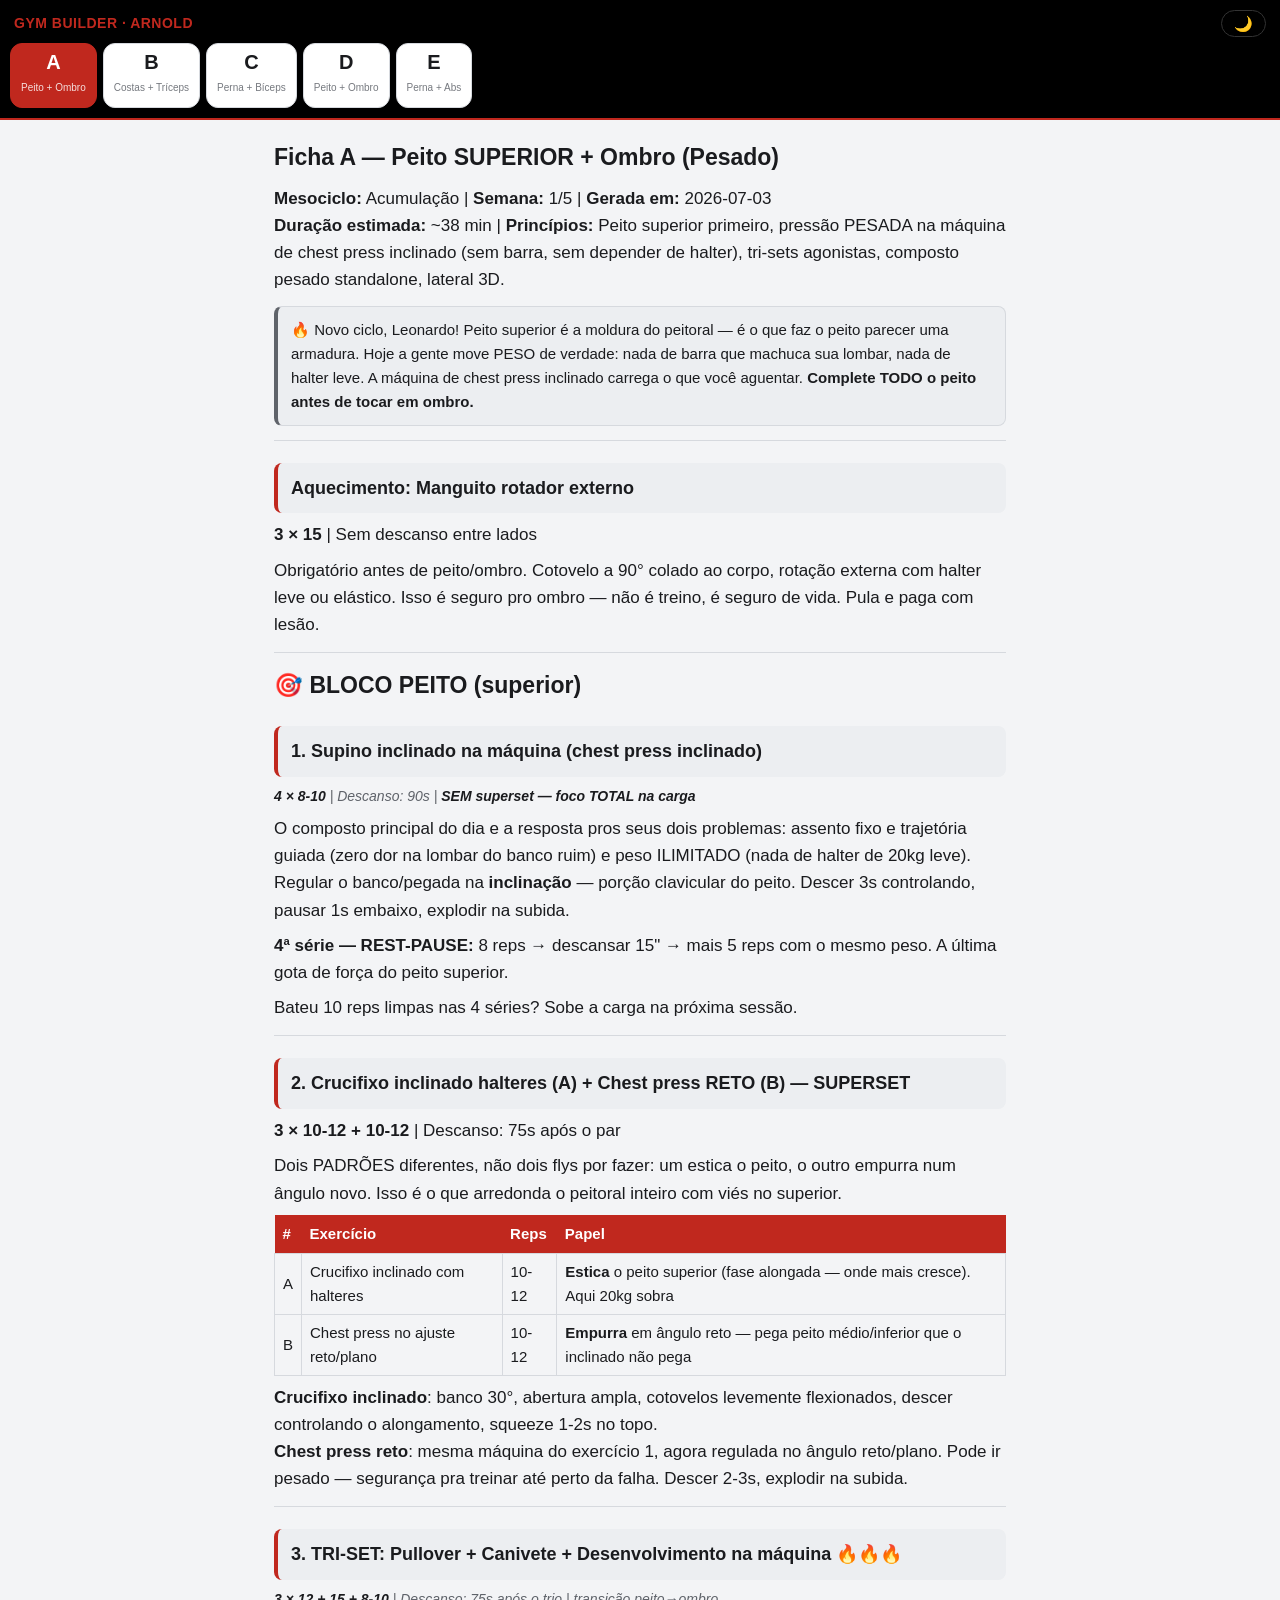
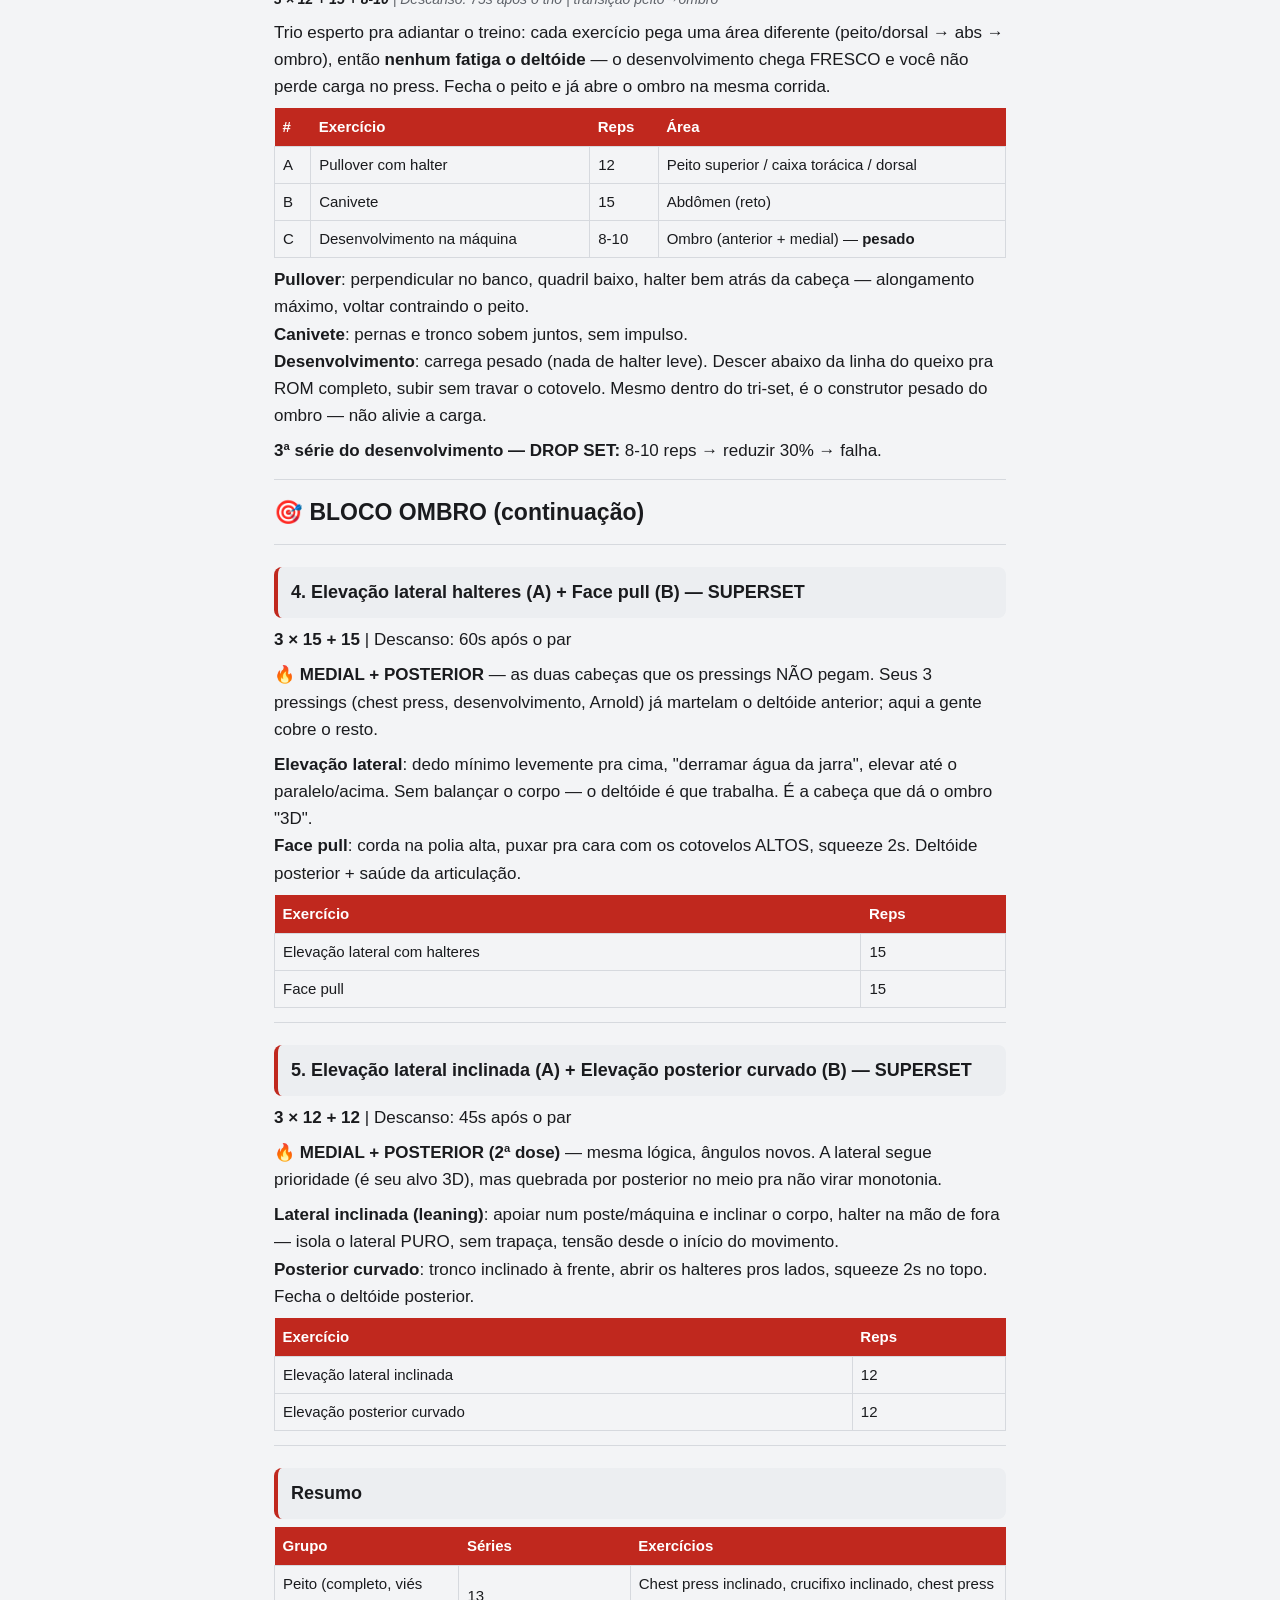
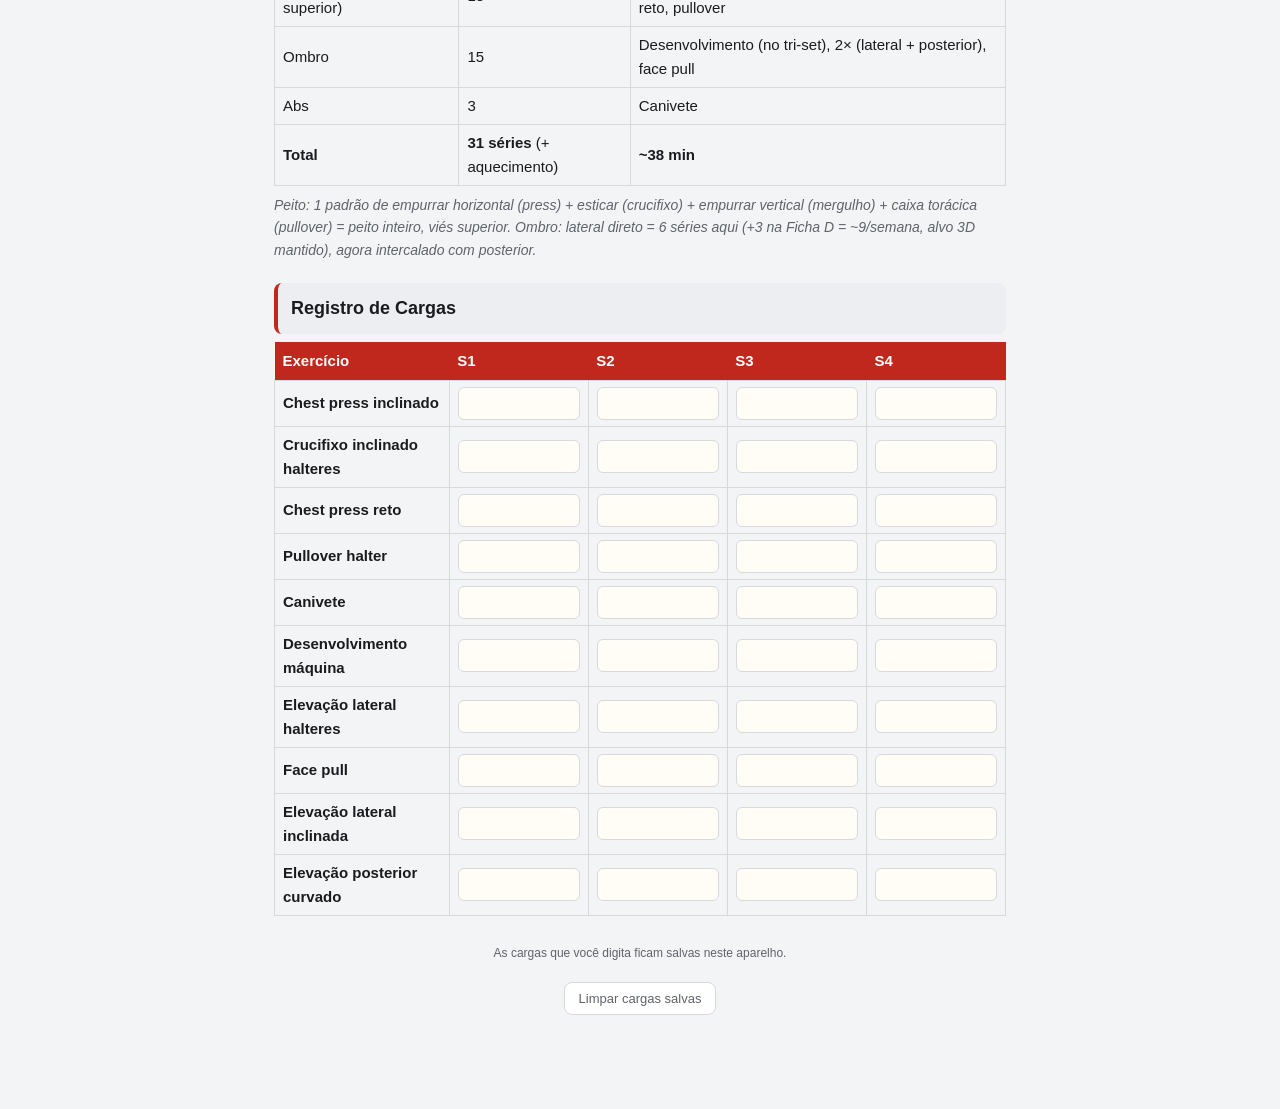
==== index.html @ 0ec3fc64 "Gym Builder — fichas A-E (HTML com abas, light/dark, cargas persistentes) Co-Authored-By: Claude Opu" ====
<!DOCTYPE html>
<html lang="pt-BR" data-theme="light">
<head>
<meta charset="utf-8">
<meta name="viewport" content="width=device-width, initial-scale=1, viewport-fit=cover">
<meta name="theme-color" content="#000000">
<title>Gym Builder — Fichas</title>
<style>
:root{--red:#c0281e;--red2:#8f1a13;--bg:#0e0e10;--card:#17181b;--card2:#1e2024;
--line:#2a2c31;--txt:#e9e9ec;--mut:#9a9ba1;--inpbg:#000;--inptxt:#ffd54a;
--warnbg:#241315;--codebg:#000;--codetxt:#ffd0cc;}
html[data-theme="light"]{--bg:#f3f4f6;--card:#ffffff;--card2:#eceef1;
--line:#d6d9de;--txt:#1a1b1e;--mut:#5f636a;--inpbg:#fffdf5;--inptxt:#8a5a00;
--warnbg:#fdeceb;--codebg:#eceef1;--codetxt:#a3271e;}
*{box-sizing:border-box;-webkit-tap-highlight-color:transparent;}
body{margin:0;background:var(--bg);color:var(--txt);
font:17px/1.6 -apple-system,BlinkMacSystemFont,'Segoe UI',Roboto,Arial,sans-serif;
padding-bottom:60px;}
header{position:sticky;top:0;z-index:50;background:#000;border-bottom:2px solid var(--red);}
.brandrow{display:flex;align-items:center;justify-content:space-between;padding:10px 14px 6px;}
.brand{font-weight:800;letter-spacing:.5px;color:var(--red);font-size:14px;}
.themebtn{background:transparent;border:1px solid #333;border-radius:20px;
padding:5px 12px;font-size:15px;cursor:pointer;color:#fff;line-height:1;}
.tabs{display:flex;gap:6px;overflow-x:auto;padding:0 10px 10px;scrollbar-width:none;}
.tabs::-webkit-scrollbar{display:none;}
.tab{flex:0 0 auto;min-width:62px;padding:8px 10px;border:1px solid var(--line);
border-radius:12px;background:var(--card);color:var(--mut);text-align:center;cursor:pointer;}
.tab b{display:block;font-size:20px;line-height:1;color:var(--txt);}
.tab small{font-size:10px;opacity:.85;}
.tab.active{background:var(--red);border-color:var(--red);}
.tab.active b,.tab.active small{color:#fff;}
main{max-width:760px;margin:0 auto;padding:14px;}
.ficha{display:none;}
.ficha.active{display:block;animation:f .2s ease;}
@keyframes f{from{opacity:0;transform:translateY(4px);}to{opacity:1;transform:none;}}
h1{font-size:23px;margin:.2em 0 .4em;color:var(--txt);}
h2.ex{font-size:18px;margin:22px 0 8px;padding:11px 13px;background:var(--card2);
border-left:4px solid var(--red);border-radius:8px;color:var(--txt);}
h3{font-size:15px;color:var(--red);margin:16px 0 6px;
border-bottom:2px solid var(--red2);padding-bottom:4px;}
p{margin:8px 0;}
p.note{color:var(--mut);font-style:italic;font-size:14px;}
strong{color:var(--txt);font-weight:700;}
code{background:var(--codebg);padding:1px 5px;border-radius:5px;font-size:13px;color:var(--codetxt);}
hr{border:0;border-top:1px solid var(--line);margin:14px 0;}
.callout{background:var(--card2);border:1px solid var(--line);border-left:4px solid var(--mut);
padding:11px 13px;border-radius:8px;margin:12px 0;font-size:15px;}
.callout.warn{border-left-color:var(--red);background:var(--warnbg);}
.tbl-wrap{overflow-x:auto;margin:8px 0;}
table{border-collapse:collapse;width:100%;font-size:15px;}
th{background:var(--red);color:#fff;padding:7px 8px;text-align:left;font-weight:700;}
td{border:1px solid var(--line);padding:6px 8px;}
td.exname{font-weight:600;}
input.load{width:100%;min-width:52px;background:var(--inpbg);border:1px solid var(--line);
border-radius:6px;color:var(--inptxt);padding:7px 4px;text-align:center;font-size:15px;font-weight:700;}
input.load:focus{outline:none;border-color:var(--red);}
footer{text-align:center;color:var(--mut);font-size:12px;padding:20px 14px;}
footer button{background:var(--card);color:var(--mut);border:1px solid var(--line);
border-radius:8px;padding:8px 14px;font-size:13px;cursor:pointer;}
.saved{color:#5bd66f;font-size:12px;margin-left:8px;}
</style>
</head>
<body>
<header>
  <div class="brandrow">
    <div class="brand">GYM BUILDER · ARNOLD</div>
    <button class="themebtn" id="themebtn" onclick="toggleTheme()">🌙</button>
  </div>
  <div class="tabs"><div class="tab" data-f="a"><b>A</b><small>Peito + Ombro</small></div><div class="tab" data-f="b"><b>B</b><small>Costas + Tríceps</small></div><div class="tab" data-f="c"><b>C</b><small>Perna + Bíceps</small></div><div class="tab" data-f="d"><b>D</b><small>Peito + Ombro</small></div><div class="tab" data-f="e"><b>E</b><small>Perna + Abs</small></div></div>
</header>
<main>
<section class="ficha" id="ficha-a"><h1>Ficha A — Peito SUPERIOR + Ombro (Pesado)</h1>
<p><strong>Mesociclo:</strong> Acumulação | <strong>Semana:</strong> 1/5 | <strong>Gerada em:</strong> 2026-07-03<br><strong>Duração estimada:</strong> ~38 min | <strong>Princípios:</strong> Peito superior primeiro, pressão PESADA na máquina de chest press inclinado (sem barra, sem depender de halter), tri-sets agonistas, composto pesado standalone, lateral 3D.</p>
<div class="callout">🔥 Novo ciclo, Leonardo! Peito superior é a moldura do peitoral — é o que faz o peito parecer uma armadura. Hoje a gente move PESO de verdade: nada de barra que machuca sua lombar, nada de halter leve. A máquina de chest press inclinado carrega o que você aguentar. <strong>Complete TODO o peito antes de tocar em ombro.</strong></div>
<hr>
<h2 class="ex">Aquecimento: Manguito rotador externo</h2>
<p><strong>3 × 15</strong> | Sem descanso entre lados</p>
<p>Obrigatório antes de peito/ombro. Cotovelo a 90° colado ao corpo, rotação externa com halter leve ou elástico. Isso é seguro pro ombro — não é treino, é seguro de vida. Pula e paga com lesão.</p>
<hr>
<h1>🎯 BLOCO PEITO (superior)</h1>
<h2 class="ex">1. Supino inclinado na máquina (chest press inclinado)</h2>
<p class="note"><strong>4 × 8-10</strong> | Descanso: 90s | <strong>SEM superset — foco TOTAL na carga</strong></p>
<p>O composto principal do dia e a resposta pros seus dois problemas: assento fixo e trajetória guiada (zero dor na lombar do banco ruim) e peso ILIMITADO (nada de halter de 20kg leve). Regular o banco/pegada na <strong>inclinação</strong> — porção clavicular do peito. Descer 3s controlando, pausar 1s embaixo, explodir na subida.</p>
<p><strong>4ª série — REST-PAUSE:</strong> 8 reps → descansar 15&quot; → mais 5 reps com o mesmo peso. A última gota de força do peito superior.</p>
<p>Bateu 10 reps limpas nas 4 séries? Sobe a carga na próxima sessão.</p>
<hr>
<h2 class="ex">2. Crucifixo inclinado halteres (A) + Chest press RETO (B) — SUPERSET</h2>
<p><strong>3 × 10-12 + 10-12</strong> | Descanso: 75s após o par</p>
<p>Dois PADRÕES diferentes, não dois flys por fazer: um estica o peito, o outro empurra num ângulo novo. Isso é o que arredonda o peitoral inteiro com viés no superior.</p>
<div class="tbl-wrap"><table><thead><tr><th>#</th><th>Exercício</th><th>Reps</th><th>Papel</th></tr></thead><tbody><tr><td>A</td><td>Crucifixo inclinado com halteres</td><td>10-12</td><td><strong>Estica</strong> o peito superior (fase alongada — onde mais cresce). Aqui 20kg sobra</td></tr><tr><td>B</td><td>Chest press no ajuste reto/plano</td><td>10-12</td><td><strong>Empurra</strong> em ângulo reto — pega peito médio/inferior que o inclinado não pega</td></tr></tbody></table></div>
<p><strong>Crucifixo inclinado</strong>: banco 30°, abertura ampla, cotovelos levemente flexionados, descer controlando o alongamento, squeeze 1-2s no topo.<br><strong>Chest press reto</strong>: mesma máquina do exercício 1, agora regulada no ângulo reto/plano. Pode ir pesado — segurança pra treinar até perto da falha. Descer 2-3s, explodir na subida.</p>
<hr>
<h2 class="ex">3. TRI-SET: Pullover + Canivete + Desenvolvimento na máquina 🔥🔥🔥</h2>
<p class="note"><strong>3 × 12 + 15 + 8-10</strong> | Descanso: 75s após o trio | <em>transição peito→ombro</em></p>
<p>Trio esperto pra adiantar o treino: cada exercício pega uma área diferente (peito/dorsal → abs → ombro), então <strong>nenhum fatiga o deltóide</strong> — o desenvolvimento chega FRESCO e você não perde carga no press. Fecha o peito e já abre o ombro na mesma corrida.</p>
<div class="tbl-wrap"><table><thead><tr><th>#</th><th>Exercício</th><th>Reps</th><th>Área</th></tr></thead><tbody><tr><td>A</td><td>Pullover com halter</td><td>12</td><td>Peito superior / caixa torácica / dorsal</td></tr><tr><td>B</td><td>Canivete</td><td>15</td><td>Abdômen (reto)</td></tr><tr><td>C</td><td>Desenvolvimento na máquina</td><td>8-10</td><td>Ombro (anterior + medial) — <strong>pesado</strong></td></tr></tbody></table></div>
<p><strong>Pullover</strong>: perpendicular no banco, quadril baixo, halter bem atrás da cabeça — alongamento máximo, voltar contraindo o peito.<br><strong>Canivete</strong>: pernas e tronco sobem juntos, sem impulso.<br><strong>Desenvolvimento</strong>: carrega pesado (nada de halter leve). Descer abaixo da linha do queixo pra ROM completo, subir sem travar o cotovelo. Mesmo dentro do tri-set, é o construtor pesado do ombro — não alivie a carga.</p>
<p><strong>3ª série do desenvolvimento — DROP SET:</strong> 8-10 reps → reduzir 30% → falha.</p>
<hr>
<h1>🎯 BLOCO OMBRO (continuação)</h1>
<hr>
<h2 class="ex">4. Elevação lateral halteres (A) + Face pull (B) — SUPERSET</h2>
<p><strong>3 × 15 + 15</strong> | Descanso: 60s após o par</p>
<p>🔥 <strong>MEDIAL + POSTERIOR</strong> — as duas cabeças que os pressings NÃO pegam. Seus 3 pressings (chest press, desenvolvimento, Arnold) já martelam o deltóide anterior; aqui a gente cobre o resto.</p>
<p><strong>Elevação lateral</strong>: dedo mínimo levemente pra cima, &quot;derramar água da jarra&quot;, elevar até o paralelo/acima. Sem balançar o corpo — o deltóide é que trabalha. É a cabeça que dá o ombro &quot;3D&quot;.<br><strong>Face pull</strong>: corda na polia alta, puxar pra cara com os cotovelos ALTOS, squeeze 2s. Deltóide posterior + saúde da articulação.</p>
<div class="tbl-wrap"><table><thead><tr><th>Exercício</th><th>Reps</th></tr></thead><tbody><tr><td>Elevação lateral com halteres</td><td>15</td></tr><tr><td>Face pull</td><td>15</td></tr></tbody></table></div>
<hr>
<h2 class="ex">5. Elevação lateral inclinada (A) + Elevação posterior curvado (B) — SUPERSET</h2>
<p><strong>3 × 12 + 12</strong> | Descanso: 45s após o par</p>
<p>🔥 <strong>MEDIAL + POSTERIOR (2ª dose)</strong> — mesma lógica, ângulos novos. A lateral segue prioridade (é seu alvo 3D), mas quebrada por posterior no meio pra não virar monotonia.</p>
<p><strong>Lateral inclinada (leaning)</strong>: apoiar num poste/máquina e inclinar o corpo, halter na mão de fora — isola o lateral PURO, sem trapaça, tensão desde o início do movimento.<br><strong>Posterior curvado</strong>: tronco inclinado à frente, abrir os halteres pros lados, squeeze 2s no topo. Fecha o deltóide posterior.</p>
<div class="tbl-wrap"><table><thead><tr><th>Exercício</th><th>Reps</th></tr></thead><tbody><tr><td>Elevação lateral inclinada</td><td>12</td></tr><tr><td>Elevação posterior curvado</td><td>12</td></tr></tbody></table></div>
<hr>
<h2 class="ex">Resumo</h2>
<div class="tbl-wrap"><table><thead><tr><th>Grupo</th><th>Séries</th><th>Exercícios</th></tr></thead><tbody><tr><td>Peito (completo, viés superior)</td><td>13</td><td>Chest press inclinado, crucifixo inclinado, chest press reto, pullover</td></tr><tr><td>Ombro</td><td>15</td><td>Desenvolvimento (no tri-set), 2× (lateral + posterior), face pull</td></tr><tr><td>Abs</td><td>3</td><td>Canivete</td></tr><tr><td><strong>Total</strong></td><td><strong>31 séries</strong> (+ aquecimento)</td><td><strong>~38 min</strong></td></tr></tbody></table></div>
<p class="note"><em>Peito: 1 padrão de empurrar horizontal (press) + esticar (crucifixo) + empurrar vertical (mergulho) + caixa torácica (pullover) = peito inteiro, viés superior. Ombro: lateral direto = 6 séries aqui (+3 na Ficha D = ~9/semana, alvo 3D mantido), agora intercalado com posterior.</em></p>
<h2 class="ex">Registro de Cargas</h2>
<div class="tbl-wrap"><table><thead><tr><th>Exercício</th><th>S1</th><th>S2</th><th>S3</th><th>S4</th></tr></thead><tbody><tr><td class="exname">Chest press inclinado</td><td><input class="load" inputmode="decimal" data-key="a|Chest press inclinado|S1"></td><td><input class="load" inputmode="decimal" data-key="a|Chest press inclinado|S2"></td><td><input class="load" inputmode="decimal" data-key="a|Chest press inclinado|S3"></td><td><input class="load" inputmode="decimal" data-key="a|Chest press inclinado|S4"></td></tr><tr><td class="exname">Crucifixo inclinado halteres</td><td><input class="load" inputmode="decimal" data-key="a|Crucifixo inclinado halteres|S1"></td><td><input class="load" inputmode="decimal" data-key="a|Crucifixo inclinado halteres|S2"></td><td><input class="load" inputmode="decimal" data-key="a|Crucifixo inclinado halteres|S3"></td><td><input class="load" inputmode="decimal" data-key="a|Crucifixo inclinado halteres|S4"></td></tr><tr><td class="exname">Chest press reto</td><td><input class="load" inputmode="decimal" data-key="a|Chest press reto|S1"></td><td><input class="load" inputmode="decimal" data-key="a|Chest press reto|S2"></td><td><input class="load" inputmode="decimal" data-key="a|Chest press reto|S3"></td><td><input class="load" inputmode="decimal" data-key="a|Chest press reto|S4"></td></tr><tr><td class="exname">Pullover halter</td><td><input class="load" inputmode="decimal" data-key="a|Pullover halter|S1"></td><td><input class="load" inputmode="decimal" data-key="a|Pullover halter|S2"></td><td><input class="load" inputmode="decimal" data-key="a|Pullover halter|S3"></td><td><input class="load" inputmode="decimal" data-key="a|Pullover halter|S4"></td></tr><tr><td class="exname">Canivete</td><td><input class="load" inputmode="decimal" data-key="a|Canivete|S1"></td><td><input class="load" inputmode="decimal" data-key="a|Canivete|S2"></td><td><input class="load" inputmode="decimal" data-key="a|Canivete|S3"></td><td><input class="load" inputmode="decimal" data-key="a|Canivete|S4"></td></tr><tr><td class="exname">Desenvolvimento máquina</td><td><input class="load" inputmode="decimal" data-key="a|Desenvolvimento máquina|S1"></td><td><input class="load" inputmode="decimal" data-key="a|Desenvolvimento máquina|S2"></td><td><input class="load" inputmode="decimal" data-key="a|Desenvolvimento máquina|S3"></td><td><input class="load" inputmode="decimal" data-key="a|Desenvolvimento máquina|S4"></td></tr><tr><td class="exname">Elevação lateral halteres</td><td><input class="load" inputmode="decimal" data-key="a|Elevação lateral halteres|S1"></td><td><input class="load" inputmode="decimal" data-key="a|Elevação lateral halteres|S2"></td><td><input class="load" inputmode="decimal" data-key="a|Elevação lateral halteres|S3"></td><td><input class="load" inputmode="decimal" data-key="a|Elevação lateral halteres|S4"></td></tr><tr><td class="exname">Face pull</td><td><input class="load" inputmode="decimal" data-key="a|Face pull|S1"></td><td><input class="load" inputmode="decimal" data-key="a|Face pull|S2"></td><td><input class="load" inputmode="decimal" data-key="a|Face pull|S3"></td><td><input class="load" inputmode="decimal" data-key="a|Face pull|S4"></td></tr><tr><td class="exname">Elevação lateral inclinada</td><td><input class="load" inputmode="decimal" data-key="a|Elevação lateral inclinada|S1"></td><td><input class="load" inputmode="decimal" data-key="a|Elevação lateral inclinada|S2"></td><td><input class="load" inputmode="decimal" data-key="a|Elevação lateral inclinada|S3"></td><td><input class="load" inputmode="decimal" data-key="a|Elevação lateral inclinada|S4"></td></tr><tr><td class="exname">Elevação posterior curvado</td><td><input class="load" inputmode="decimal" data-key="a|Elevação posterior curvado|S1"></td><td><input class="load" inputmode="decimal" data-key="a|Elevação posterior curvado|S2"></td><td><input class="load" inputmode="decimal" data-key="a|Elevação posterior curvado|S3"></td><td><input class="load" inputmode="decimal" data-key="a|Elevação posterior curvado|S4"></td></tr></tbody></table></div></section><section class="ficha" id="ficha-b"><h1>Ficha B — Costas + Tríceps</h1>
<p><strong>Mesociclo:</strong> Acumulação | <strong>Semana:</strong> 1/5 | <strong>Gerada em:</strong> 2026-07-03<br><strong>Duração estimada:</strong> ~40 min | <strong>Princípios:</strong> TODO o bloco de costas primeiro → TODO o bloco de tríceps depois (não alternar grupos). Supersets agonistas costas+costas e tríceps+tríceps, 1 tri-set de tríceps, técnicas intensificadoras.</p>
<div class="callout">Costas e tríceps só treinam UMA vez na semana — sessão DENSA. Faz TODA a costas primeiro (com o dorsal fresco), depois ataca o tríceps. Bônus: as puxadas usam bíceps, não tríceps — então seu tríceps chega inteiro pro bloco dele.</div>
<hr>
<h1>🎯 BLOCO COSTAS (tudo primeiro)</h1>
<h2 class="ex">1. Puxada frontal aberta (A) + Remada baixa triângulo (B) — SUPERSET</h2>
<p><strong>3 × 12 + 10</strong> | Descanso: 60s após o par</p>
<p>🔥 <strong>COSTAS+COSTAS</strong> — largura (puxada) + espessura (remada). Os dois pilares do dorsal.</p>
<p><strong>Puxada aberta</strong>: puxar até a clavícula, retrair escápulas no fim, controlar a subida (2s excêntrico). Constrói LARGURA — o &quot;V&quot;.<br><strong>Remada baixa triângulo</strong>: puxar pro abdômen, peito estufado, NÃO usar o lombar. Cotovelos rentes ao corpo, apertar a escápula no fim. Constrói ESPESSURA.</p>
<div class="tbl-wrap"><table><thead><tr><th>Exercício</th><th>Reps</th></tr></thead><tbody><tr><td>Puxada frontal aberta</td><td>12</td></tr><tr><td>Remada baixa triângulo</td><td>10</td></tr></tbody></table></div>
<hr>
<h2 class="ex">2. Remada baixa com barra reta (A) + Puxada supinada (B) — SUPERSET</h2>
<p><strong>3 × 10 + 12</strong> | Descanso: 60s após o par</p>
<p>🔥 <strong>COSTAS+COSTAS</strong> — espessura PESADA (remada barra reta) + largura/dorsal inferior (puxada supinada).</p>
<p><strong>Remada baixa barra reta</strong>: na polia baixa, pegada PRONADA e ABERTA (diferente da triângulo do ex. 1 — aqui pega mais costas alta, trapézio médio e posterior de ombro). Carrega DE VERDADE — costas aguentam muito peso, resolve o limite do halter de 20kg. Peito estufado, puxar pro abdômen/baixo do peito, apertar a escápula 1s, NÃO usar o lombar. A cada série aumentar o peso.<br><strong>Puxada supinada</strong>: pegada FECHADA e SUPINADA (mãos viradas pra você). Puxar a barra até o peito alto, cotovelos rentes ao corpo — ataca o dorsal INFERIOR e traz mais amplitude. Ângulo totalmente diferente da puxada aberta do ex. 1.</p>
<div class="tbl-wrap"><table><thead><tr><th>Exercício</th><th>Reps</th></tr></thead><tbody><tr><td>Remada baixa barra reta (pegada aberta)</td><td>10</td></tr><tr><td>Puxada supinada (pegada fechada)</td><td>12</td></tr></tbody></table></div>
<hr>
<h2 class="ex">3. Barra fixa pegada aberta — FINISHER COSTAS</h2>
<p><strong>2 × Máx</strong> | Descanso: 60s</p>
<p>Favorito #1 do Arnold pra largura. Fecha o bloco de costas com TUDO que sobrou. Pegada aberta, queixo passa a barra, descer com controle.<br>&quot;A última rep — essa é a que constrói campeões!&quot;</p>
<hr>
<h1>🎯 BLOCO TRÍCEPS (tudo depois)</h1>
<h2 class="ex">4. TRI-SET tríceps 🔥🔥🔥</h2>
<p><strong>3 × 10 + 15 + Máx</strong> | Descanso: 75s após o trio</p>
<p>As 3 cabeças do tríceps em sequência: composto pesado → isolador → peso corporal até a falha. Tríceps chega fresco aqui (as costas usaram bíceps, não ele).</p>
<div class="tbl-wrap"><table><thead><tr><th>#</th><th>Exercício</th><th>Reps</th><th>Cabeça</th></tr></thead><tbody><tr><td>A</td><td>Tríceps testa barra EZ</td><td>10</td><td>Longa (descer atrás da cabeça)</td></tr><tr><td>B</td><td>Tríceps pulley corda</td><td>15</td><td>Lateral/medial (abrir as mãos embaixo)</td></tr><tr><td>C</td><td>Mergulho no banco</td><td>Máx</td><td>Todas (pés à frente pra dificultar)</td></tr></tbody></table></div>
<p><strong>Testa EZ</strong>: descer ATRÁS da cabeça, não na testa — favorito do Arnold pra cabeça longa.<br><strong>Mergulho no banco</strong>: mãos no banco atrás, pés à frente, descer 90° no cotovelo. Até a falha — TUDO que sobrou.</p>
<hr>
<h2 class="ex">5. Tríceps coice halter (A) + Prancha lateral (B) — SUPERSET</h2>
<p class="note"><strong>3 × 12 cada braço + 45-60s cada lado</strong> | Descanso: 45s após o par | <strong>Drop set no coice na última</strong></p>
<p>🔥 <strong>TRÍCEPS + CORE</strong> — áreas diferentes, dá pra fazer junto sem interferência e ainda adianta o treino.</p>
<p><strong>Coice halter</strong>: cotovelo alinhado ao corpo, estender pra trás, contração máxima no topo. Unilateral = foco total. O halter de 20kg dá conta — é isolador.<br><strong>Última série do coice — DROP SET:</strong> 12 reps → reduzir 30% → falha.<br><strong>Prancha lateral</strong>: segurar o MÁXIMO que aguentar (mais de 30s, até a falha de sustentação). Quadril ALTO, corpo em linha reta, oblíquos e core anti-rotação. Alterna os lados a cada série.</p>
<div class="tbl-wrap"><table><thead><tr><th>Exercício</th><th>Reps</th></tr></thead><tbody><tr><td>Tríceps coice halter</td><td>12 cada braço</td></tr><tr><td>Prancha lateral</td><td>45-60s cada lado (ou até a falha)</td></tr></tbody></table></div>
<hr>
<h2 class="ex">Resumo</h2>
<div class="tbl-wrap"><table><thead><tr><th>Grupo</th><th>Séries</th><th>Exercícios</th></tr></thead><tbody><tr><td>Costas</td><td>14</td><td>Puxada aberta, remada triângulo, remada barra reta, puxada supinada, barra fixa</td></tr><tr><td>Tríceps</td><td>12</td><td>Tri-set (testa/corda/mergulho), coice</td></tr><tr><td>Abs</td><td>3</td><td>Prancha lateral</td></tr><tr><td><strong>Total</strong></td><td><strong>29 séries</strong></td><td><strong>~40 min</strong></td></tr></tbody></table></div>
<p class="note"><em>Ordem: todo o dorsal fresco primeiro (largura + espessura + isolador + finisher), depois todo o tríceps. Sem ping-pong entre estações.</em></p>
<h2 class="ex">Registro de Cargas</h2>
<div class="tbl-wrap"><table><thead><tr><th>Exercício</th><th>S1</th><th>S2</th><th>S3</th></tr></thead><tbody><tr><td class="exname">Puxada frontal aberta</td><td><input class="load" inputmode="decimal" data-key="b|Puxada frontal aberta|S1"></td><td><input class="load" inputmode="decimal" data-key="b|Puxada frontal aberta|S2"></td><td><input class="load" inputmode="decimal" data-key="b|Puxada frontal aberta|S3"></td></tr><tr><td class="exname">Remada baixa triângulo</td><td><input class="load" inputmode="decimal" data-key="b|Remada baixa triângulo|S1"></td><td><input class="load" inputmode="decimal" data-key="b|Remada baixa triângulo|S2"></td><td><input class="load" inputmode="decimal" data-key="b|Remada baixa triângulo|S3"></td></tr><tr><td class="exname">Remada baixa barra reta</td><td><input class="load" inputmode="decimal" data-key="b|Remada baixa barra reta|S1"></td><td><input class="load" inputmode="decimal" data-key="b|Remada baixa barra reta|S2"></td><td><input class="load" inputmode="decimal" data-key="b|Remada baixa barra reta|S3"></td></tr><tr><td class="exname">Puxada supinada</td><td><input class="load" inputmode="decimal" data-key="b|Puxada supinada|S1"></td><td><input class="load" inputmode="decimal" data-key="b|Puxada supinada|S2"></td><td><input class="load" inputmode="decimal" data-key="b|Puxada supinada|S3"></td></tr><tr><td class="exname">Barra fixa aberta</td><td><input class="load" inputmode="decimal" data-key="b|Barra fixa aberta|S1"></td><td><input class="load" inputmode="decimal" data-key="b|Barra fixa aberta|S2"></td><td><input class="load" inputmode="decimal" data-key="b|Barra fixa aberta|S3"></td></tr><tr><td class="exname">Tríceps testa EZ</td><td><input class="load" inputmode="decimal" data-key="b|Tríceps testa EZ|S1"></td><td><input class="load" inputmode="decimal" data-key="b|Tríceps testa EZ|S2"></td><td><input class="load" inputmode="decimal" data-key="b|Tríceps testa EZ|S3"></td></tr><tr><td class="exname">Tríceps pulley corda</td><td><input class="load" inputmode="decimal" data-key="b|Tríceps pulley corda|S1"></td><td><input class="load" inputmode="decimal" data-key="b|Tríceps pulley corda|S2"></td><td><input class="load" inputmode="decimal" data-key="b|Tríceps pulley corda|S3"></td></tr><tr><td class="exname">Mergulho banco</td><td><input class="load" inputmode="decimal" data-key="b|Mergulho banco|S1"></td><td><input class="load" inputmode="decimal" data-key="b|Mergulho banco|S2"></td><td><input class="load" inputmode="decimal" data-key="b|Mergulho banco|S3"></td></tr><tr><td class="exname">Tríceps coice halter</td><td><input class="load" inputmode="decimal" data-key="b|Tríceps coice halter|S1"></td><td><input class="load" inputmode="decimal" data-key="b|Tríceps coice halter|S2"></td><td><input class="load" inputmode="decimal" data-key="b|Tríceps coice halter|S3"></td></tr><tr><td class="exname">Prancha lateral</td><td><input class="load" inputmode="decimal" data-key="b|Prancha lateral|S1"></td><td><input class="load" inputmode="decimal" data-key="b|Prancha lateral|S2"></td><td><input class="load" inputmode="decimal" data-key="b|Prancha lateral|S3"></td></tr></tbody></table></div></section><section class="ficha" id="ficha-c"><h1>Ficha C — Perna (retomada) + Bíceps</h1>
<p><strong>Mesociclo:</strong> Acumulação | <strong>Semana:</strong> 1/5 | <strong>Gerada em:</strong> 2026-07-03<br><strong>Duração estimada:</strong> ~38 min | <strong>Princípios:</strong> Perna 2x/semana com MESMOS exercícios (bloco de perna idêntico ao da Ficha E). Aqui a perna é cruzada com BÍCEPS em tri-sets (perna descansa enquanto 2 bíceps trabalham). Carga de perna conservadora, RPE ≤7, sem falha, sem técnica intensificadora na perna.</p>
<div class="callout warn">⚠️ <strong>Retomada pós-op joelho (1 mês pós-liberação da fisio).</strong> Frequência subiu pra 2x/semana, mas a carga continua conservadora (40-50%). Sentiu QUALQUER desconforto no joelho → parar a série e reduzir. RPE máx: 7. As técnicas intensificadoras são só pro BÍCEPS, NUNCA pra perna.<br>🔁 <strong>O bloco de perna é idêntico na Ficha E.</strong> A única diferença: em C a perna casa com bíceps, em E casa com abs. Mesmos exercícios de perna, mesma execução — assim você progride a perna com consistência.</div>
<hr>
<h2 class="ex">Aquecimento: Elástico nas 3 direções (lado / frente / trás)</h2>
<p><strong>2 rounds × 10 reps cada direção</strong> | Sem descanso</p>
<p>Elástico no tornozelo, apoio firme, abdômen contraído. Lateral (glúteo médio) → frente (flexor de quadril) → atrás (glúteo + posterior). Prescrito pelo fisio — <strong>NÃO PULAR</strong>. É o que mantém o joelho seguro.</p>
<hr>
<h2 class="ex">1. TRI-SET perna + bíceps + bíceps 🔥</h2>
<p><strong>3 × 12 + 10 + 12</strong> | Descanso: 75s após o trio</p>
<p>A perna descansa enquanto DOIS bíceps trabalham — fadiga local máxima no braço, zero fadiga cumulativa no joelho.</p>
<div class="tbl-wrap"><table><thead><tr><th>#</th><th>Exercício</th><th>Reps</th><th>Grupo</th></tr></thead><tbody><tr><td>A</td><td>Agachamento (pouco peso, sem passar do paralelo)</td><td>12</td><td>Perna</td></tr><tr><td>B</td><td>Rosca direta barra EZ</td><td>10</td><td>Bíceps</td></tr><tr><td>C</td><td>Rosca martelo</td><td>12</td><td>Bíceps (braquial/espessura)</td></tr></tbody></table></div>
<p><strong>Agachamento</strong>: 40-50% do pré-cirurgia, SEM passar do paralelo, descer 2s, subir controlado. Joelho alinhado à ponta do pé — NÃO valgizar. Sem falha, RPE ≤7.<br><strong>Rosca EZ</strong>: cotovelos colados, sem balançar. <strong>Martelo</strong>: pegada neutra — &quot;braço GROSSO é rosca martelo&quot;.</p>
<hr>
<h2 class="ex">2. TRI-SET perna + bíceps + bíceps 🔥</h2>
<p><strong>3 × 15 + 12 + 10</strong> | Descanso: 75s após o trio</p>
<div class="tbl-wrap"><table><thead><tr><th>#</th><th>Exercício</th><th>Reps</th><th>Grupo</th></tr></thead><tbody><tr><td>A</td><td>Elevação pélvica na máquina</td><td>15</td><td>Glúteo (seguro pro joelho)</td></tr><tr><td>B</td><td>Rosca alternada com halteres</td><td>12 (6 c/ braço)</td><td>Bíceps</td></tr><tr><td>C</td><td>Rosca scott barra EZ</td><td>10</td><td>Bíceps (pico)</td></tr></tbody></table></div>
<p><strong>Elevação pélvica</strong>: exercício REI do glúteo, mínimo estresse no joelho. Empurrar com os calcanhares, contrair o glúteo 2s no topo.<br><strong>Alternada</strong>: supinar no topo (girar o mindinho pra fora). <strong>Scott</strong>: cotovelo apoiado, descer com controle — sem trapaça, pico puro.</p>
<hr>
<h2 class="ex">3. Cadeira extensora UNILATERAL (A) + Panturrilha em pé (B) — SUPERSET</h2>
<p><strong>3 × 12 cada perna + 15</strong> | Descanso: 45s após o par</p>
<p>🔥 Quadríceps (extensora) + panturrilha (gastrocnêmio). A panturrilha NÃO estressa o joelho — então ela serve de &quot;descanso&quot; pro joelho entre as séries de extensora. Cross-superset seguro, e ainda adianta o treino.</p>
<p><strong>Extensora unilateral</strong>: prescrito pelo fisio, uma perna de cada vez — corrige assimetria e controla a carga individual. Subir 2s, segurar 1s no topo, descer 2s. NÃO travar o joelho.<br><strong>Panturrilha em pé</strong>: gastrocnêmio (joelho estendido). Alongamento máximo embaixo, contração 1s no topo. Reps lentas, ROM completo.</p>
<div class="tbl-wrap"><table><thead><tr><th>Exercício</th><th>Reps</th></tr></thead><tbody><tr><td>Cadeira extensora unilateral</td><td>12 cada perna</td></tr><tr><td>Panturrilha em pé</td><td>15</td></tr></tbody></table></div>
<p class="note"><em>Sem máquina de panturrilha sentada — aqui treina só o gastrocnêmio. Se um dia quiser pegar o sólio, dá pra improvisar sentado com um halter apoiado sobre os joelhos.</em></p>
<hr>
<h2 class="ex">4. Cadeira flexora UNILATERAL (A) + Cadeira abdutora (B) — SUPERSET</h2>
<p><strong>3 × 12 cada perna + 15</strong> | Descanso: 45s após o par</p>
<p>🔥 Posterior de coxa (flexora) + glúteo médio (abdutora). A abdutora é movimento de quadril — não estressa o joelho, então serve de &quot;descanso&quot; pro joelho entre as séries de flexora.</p>
<div class="callout warn">⚠️ <strong>Cadeira abdutora = progressão PENDENTE de OK do fisio</strong> (não estava na lista original). Carrega mais que o elástico = mais força de glúteo médio. <strong>Enquanto o fisio não liberar, usar o elástico abertura lateral no lugar</strong> (mesmo movimento, mais leve).</div>
<p><strong>Flexora unilateral</strong>: uma perna por vez, subir 2s, segurar 1s contraído, descer 2s. NÃO travar o joelho na extensão.<br><strong>Cadeira abdutora</strong>: sentado, abrir os joelhos contra a resistência, contrair o glúteo médio no fim. Tronco levemente à frente pega mais glúteo. Carga progressiva, RPE ≤7.</p>
<div class="tbl-wrap"><table><thead><tr><th>Exercício</th><th>Reps</th></tr></thead><tbody><tr><td>Cadeira flexora unilateral</td><td>12 cada perna</td></tr><tr><td>Cadeira abdutora</td><td>15</td></tr></tbody></table></div>
<p class="note"><em>O elástico abertura lateral (glúteo médio) agora fica só no aquecimento das 3 direções — não repete aqui.</em></p>
<hr>
<h2 class="ex">Resumo</h2>
<div class="tbl-wrap"><table><thead><tr><th>Grupo</th><th>Séries</th><th>Exercícios</th></tr></thead><tbody><tr><td>Perna</td><td>18</td><td>Agachamento, pélvica, extensora uni (3x), flexora uni (3x), panturrilha em pé, abdutora</td></tr><tr><td>Bíceps</td><td>12</td><td>Rosca EZ, martelo, alternada, scott</td></tr><tr><td><strong>Total</strong></td><td><strong>30 séries</strong></td><td><strong>~37 min</strong></td></tr></tbody></table></div>
<p class="note"><em>Perna: agach/extensora/flexora = ~9 séries de carga direta no joelho — o resto é glúteo/panturrilha/abdutora (movimentos de quadril/tornozelo, seguros pro joelho). Progredir só quando bater todas as reps com RPE ≤7 e zero desconforto.</em></p>
<h2 class="ex">Registro de Cargas</h2>
<div class="tbl-wrap"><table><thead><tr><th>Exercício</th><th>S1</th><th>S2</th><th>S3</th></tr></thead><tbody><tr><td class="exname">Agachamento (pouco peso)</td><td><input class="load" inputmode="decimal" data-key="c|Agachamento (pouco peso)|S1"></td><td><input class="load" inputmode="decimal" data-key="c|Agachamento (pouco peso)|S2"></td><td><input class="load" inputmode="decimal" data-key="c|Agachamento (pouco peso)|S3"></td></tr><tr><td class="exname">Rosca direta EZ</td><td><input class="load" inputmode="decimal" data-key="c|Rosca direta EZ|S1"></td><td><input class="load" inputmode="decimal" data-key="c|Rosca direta EZ|S2"></td><td><input class="load" inputmode="decimal" data-key="c|Rosca direta EZ|S3"></td></tr><tr><td class="exname">Rosca martelo</td><td><input class="load" inputmode="decimal" data-key="c|Rosca martelo|S1"></td><td><input class="load" inputmode="decimal" data-key="c|Rosca martelo|S2"></td><td><input class="load" inputmode="decimal" data-key="c|Rosca martelo|S3"></td></tr><tr><td class="exname">Elevação pélvica máquina</td><td><input class="load" inputmode="decimal" data-key="c|Elevação pélvica máquina|S1"></td><td><input class="load" inputmode="decimal" data-key="c|Elevação pélvica máquina|S2"></td><td><input class="load" inputmode="decimal" data-key="c|Elevação pélvica máquina|S3"></td></tr><tr><td class="exname">Rosca alternada halteres</td><td><input class="load" inputmode="decimal" data-key="c|Rosca alternada halteres|S1"></td><td><input class="load" inputmode="decimal" data-key="c|Rosca alternada halteres|S2"></td><td><input class="load" inputmode="decimal" data-key="c|Rosca alternada halteres|S3"></td></tr><tr><td class="exname">Rosca scott EZ</td><td><input class="load" inputmode="decimal" data-key="c|Rosca scott EZ|S1"></td><td><input class="load" inputmode="decimal" data-key="c|Rosca scott EZ|S2"></td><td><input class="load" inputmode="decimal" data-key="c|Rosca scott EZ|S3"></td></tr><tr><td class="exname">Cadeira extensora unilateral</td><td><input class="load" inputmode="decimal" data-key="c|Cadeira extensora unilateral|S1"></td><td><input class="load" inputmode="decimal" data-key="c|Cadeira extensora unilateral|S2"></td><td><input class="load" inputmode="decimal" data-key="c|Cadeira extensora unilateral|S3"></td></tr><tr><td class="exname">Panturrilha em pé</td><td><input class="load" inputmode="decimal" data-key="c|Panturrilha em pé|S1"></td><td><input class="load" inputmode="decimal" data-key="c|Panturrilha em pé|S2"></td><td><input class="load" inputmode="decimal" data-key="c|Panturrilha em pé|S3"></td></tr><tr><td class="exname">Cadeira flexora unilateral</td><td><input class="load" inputmode="decimal" data-key="c|Cadeira flexora unilateral|S1"></td><td><input class="load" inputmode="decimal" data-key="c|Cadeira flexora unilateral|S2"></td><td><input class="load" inputmode="decimal" data-key="c|Cadeira flexora unilateral|S3"></td></tr><tr><td class="exname">Cadeira abdutora</td><td><input class="load" inputmode="decimal" data-key="c|Cadeira abdutora|S1"></td><td><input class="load" inputmode="decimal" data-key="c|Cadeira abdutora|S2"></td><td><input class="load" inputmode="decimal" data-key="c|Cadeira abdutora|S3"></td></tr></tbody></table></div>
<p><strong>Notas pós-treino:</strong> _registrar dor/desconforto no joelho, RPE de cada exercício de perna, observações da fisio._</p></section><section class="ficha" id="ficha-d"><h1>Ficha D — Peito SUPERIOR + Ombro (Variação / 2ª frequência)</h1>
<p><strong>Mesociclo:</strong> Acumulação | <strong>Semana:</strong> 1/5 | <strong>Gerada em:</strong> 2026-07-03<br><strong>Duração estimada:</strong> ~34 min | <strong>Princípios:</strong> 2ª frequência de peito/ombro na semana, ângulos DIFERENTES dos da Ficha A, carga moderada (60-70%), sem falha. Arnold press (assinatura) + foco lateral 3D. Peito superior completo → ombro completo.</p>
<div class="callout">Esse é o dia de ESTÍMULO, não destruição. Mesmos músculos prioritários (peito superior + ombro), mas variações e cargas diferentes da Ficha A — o músculo cresce quando você bate nele de vários ângulos. Deixa 2-3 reps na reserva.</div>
<hr>
<h2 class="ex">Aquecimento: Manguito rotador externo</h2>
<p><strong>3 × 15</strong> | Sem descanso entre lados</p>
<p>Cotovelo a 90°, rotação externa leve. Obrigatório antes de peito/ombro.</p>
<hr>
<h1>🎯 BLOCO PEITO (superior)</h1>
<h2 class="ex">1. Chest press inclinado (A) + Crossover polia baixa (B) — SUPERSET</h2>
<p><strong>3 × 12 + 15</strong> | Descanso: 60s após o par</p>
<p>🔥 <strong>PRESS + CABO</strong> — dois padrões diferentes (empurrar + apertar), carga moderada (2ª frequência da semana).</p>
<p><strong>Chest press inclinado</strong>: mesma máquina da Ficha A, mas mais leve e mais reps (12) — estímulo, não carga máxima. Peito superior.<br><strong>Crossover baixo</strong>: cabos na polia baixa, subir cruzando na frente até a altura do queixo, squeeze 2s. Peito superior na fase contraída — curva de resistência oposta ao press.</p>
<div class="tbl-wrap"><table><thead><tr><th>Exercício</th><th>Reps</th></tr></thead><tbody><tr><td>Chest press inclinado</td><td>12</td></tr><tr><td>Crossover polia baixa</td><td>15</td></tr></tbody></table></div>
<hr>
<h2 class="ex">2. Pullover com halter (A) + Canivete (B) — FINISHER PEITO + ABS</h2>
<p><strong>3 × 12 + 15</strong> | Descanso: 45s após o par</p>
<p><strong>Pullover</strong>: o Arnold sagrado — caixa torácica + peito superior + serrátil. Perpendicular no banco, quadril baixo, halter bem atrás da cabeça, alongamento máximo. Voltar contraindo o peito.<br><strong>Canivete</strong>: pernas e tronco sobem juntos, reto abdominal completo.</p>
<div class="tbl-wrap"><table><thead><tr><th>Exercício</th><th>Reps</th></tr></thead><tbody><tr><td>Pullover com halter</td><td>12</td></tr><tr><td>Canivete</td><td>15</td></tr></tbody></table></div>
<hr>
<h1>🎯 BLOCO OMBRO</h1>
<h2 class="ex">3. Arnold Press sentado</h2>
<p><strong>3 × 10</strong> | Descanso: 75s | SEM superset</p>
<p>O ÚNICO exercício que leva seu nome. Aqui o halter de 20kg dá conta (dia moderado). Palmas começam viradas pra você, rotacionar durante a subida — as 3 cabeças do deltóide de uma vez. Domine esse movimento.</p>
<hr>
<h2 class="ex">4. Elevação lateral sentado (A) + Elevação posterior no cabo (B) — SUPERSET</h2>
<p><strong>3 × 12 + 15</strong> | Descanso: 60s após o par</p>
<p>🔥 <strong>MEDIAL + POSTERIOR</strong> — ângulos diferentes dos da Ficha A (lá foi lateral em pé + inclinada; aqui sentado). Completa as ~9 séries de lateral direto/semana (6 na A + 3 aqui) e reforça o posterior.</p>
<p><strong>Lateral sentado</strong>: elimina o impulso do corpo — isolamento puro do deltóide medial. Dedo mínimo levemente pra cima.<br><strong>Posterior no cabo (reverse)</strong>: cabo cruzado na altura do ombro, abrir pra trás, squeeze 2s. Contrapeso essencial de tanto empurrar.</p>
<div class="tbl-wrap"><table><thead><tr><th>Exercício</th><th>Reps</th></tr></thead><tbody><tr><td>Elevação lateral sentado</td><td>12</td></tr><tr><td>Elevação posterior no cabo</td><td>15</td></tr></tbody></table></div>
<hr>
<h2 class="ex">Resumo</h2>
<div class="tbl-wrap"><table><thead><tr><th>Grupo</th><th>Séries</th><th>Exercícios</th></tr></thead><tbody><tr><td>Peito (viés superior)</td><td>9</td><td>Chest press inclinado, crossover baixo, pullover</td></tr><tr><td>Ombro</td><td>9</td><td>Arnold press, lateral sentado, posterior cabo</td></tr><tr><td>Abs</td><td>3</td><td>Canivete</td></tr><tr><td><strong>Total</strong></td><td><strong>21 séries</strong></td><td><strong>~32 min</strong></td></tr></tbody></table></div>
<p class="note"><em>2ª frequência semanal — press moderado + cabo + pullover no peito; Arnold press + lateral + posterior no ombro. Lateral direto = 3 séries aqui (+6 na Ficha A = ~9/semana, alvo 3D). Sem 3 laterais empilhadas — cada padrão com um papel.</em></p>
<h2 class="ex">Registro de Cargas</h2>
<div class="tbl-wrap"><table><thead><tr><th>Exercício</th><th>S1</th><th>S2</th><th>S3</th></tr></thead><tbody><tr><td class="exname">Chest press inclinado</td><td><input class="load" inputmode="decimal" data-key="d|Chest press inclinado|S1"></td><td><input class="load" inputmode="decimal" data-key="d|Chest press inclinado|S2"></td><td><input class="load" inputmode="decimal" data-key="d|Chest press inclinado|S3"></td></tr><tr><td class="exname">Crossover polia baixa</td><td><input class="load" inputmode="decimal" data-key="d|Crossover polia baixa|S1"></td><td><input class="load" inputmode="decimal" data-key="d|Crossover polia baixa|S2"></td><td><input class="load" inputmode="decimal" data-key="d|Crossover polia baixa|S3"></td></tr><tr><td class="exname">Pullover halter</td><td><input class="load" inputmode="decimal" data-key="d|Pullover halter|S1"></td><td><input class="load" inputmode="decimal" data-key="d|Pullover halter|S2"></td><td><input class="load" inputmode="decimal" data-key="d|Pullover halter|S3"></td></tr><tr><td class="exname">Canivete</td><td><input class="load" inputmode="decimal" data-key="d|Canivete|S1"></td><td><input class="load" inputmode="decimal" data-key="d|Canivete|S2"></td><td><input class="load" inputmode="decimal" data-key="d|Canivete|S3"></td></tr><tr><td class="exname">Arnold Press sentado</td><td><input class="load" inputmode="decimal" data-key="d|Arnold Press sentado|S1"></td><td><input class="load" inputmode="decimal" data-key="d|Arnold Press sentado|S2"></td><td><input class="load" inputmode="decimal" data-key="d|Arnold Press sentado|S3"></td></tr><tr><td class="exname">Elevação lateral sentado</td><td><input class="load" inputmode="decimal" data-key="d|Elevação lateral sentado|S1"></td><td><input class="load" inputmode="decimal" data-key="d|Elevação lateral sentado|S2"></td><td><input class="load" inputmode="decimal" data-key="d|Elevação lateral sentado|S3"></td></tr><tr><td class="exname">Elevação posterior cabo</td><td><input class="load" inputmode="decimal" data-key="d|Elevação posterior cabo|S1"></td><td><input class="load" inputmode="decimal" data-key="d|Elevação posterior cabo|S2"></td><td><input class="load" inputmode="decimal" data-key="d|Elevação posterior cabo|S3"></td></tr></tbody></table></div></section><section class="ficha" id="ficha-e"><h1>Ficha E — Perna (retomada) + Abdômen</h1>
<p><strong>Mesociclo:</strong> Acumulação | <strong>Semana:</strong> 1/5 | <strong>Gerada em:</strong> 2026-07-03<br><strong>Duração estimada:</strong> ~36 min | <strong>Princípios:</strong> MESMO bloco de perna da Ficha C (exercícios idênticos, mesma execução). Aqui a perna é cruzada com ABS em tri-sets, abs intercalado ao longo da sessão. Carga conservadora, RPE ≤7, sem falha, sem técnica intensificadora na perna.</p>
<div class="callout warn">⚠️ <strong>Retomada pós-op joelho.</strong> Mesma carga conservadora da Ficha C. RPE máx: 7, sem falha.<br>🔁 <strong>Bloco de perna IDÊNTICO ao da Ficha C</strong> — mesmos exercícios, mesmas séries/reps, mesma carga. A diferença é só o parceiro: em C a perna casa com bíceps, aqui casa com abs. É essa repetição que faz a perna progredir com segurança.</div>
<hr>
<h2 class="ex">Aquecimento: Elástico nas 3 direções (lado / frente / trás)</h2>
<p><strong>2 rounds × 10 reps cada direção</strong> | Sem descanso</p>
<p>Lateral (glúteo médio) → frente (flexor de quadril) → atrás (glúteo + posterior). Prescrito pelo fisio — <strong>NÃO PULAR</strong>.</p>
<hr>
<h2 class="ex">1. TRI-SET perna + abs + abs 🔥</h2>
<p><strong>3 × 12 + 20 + 15</strong> | Descanso: 75s após o trio</p>
<p>A perna descansa enquanto DOIS abs trabalham — abs intercalado desde o começo, não só no fim.</p>
<div class="tbl-wrap"><table><thead><tr><th>#</th><th>Exercício</th><th>Reps</th><th>Grupo</th></tr></thead><tbody><tr><td>A</td><td>Agachamento (pouco peso, sem passar do paralelo)</td><td>12</td><td>Perna</td></tr><tr><td>B</td><td>Abdominal supra corda polia</td><td>20</td><td>Abs (reto superior)</td></tr><tr><td>C</td><td>Canivete</td><td>15</td><td>Abs (reto completo)</td></tr></tbody></table></div>
<p><strong>Agachamento</strong>: idêntico à Ficha C — 40-50% do pré-cirurgia, sem passar do paralelo, joelho alinhado, RPE ≤7, sem falha.<br><strong>Supra corda</strong>: ajoelhado, flexionar o tronco, expirar forte na contração. <strong>Canivete</strong>: pernas e tronco sobem juntos, sem impulso.</p>
<hr>
<h2 class="ex">2. TRI-SET perna + abs + abs 🔥</h2>
<p><strong>3 × 15 + 20 + 30s</strong> | Descanso: 75s após o trio</p>
<div class="tbl-wrap"><table><thead><tr><th>#</th><th>Exercício</th><th>Reps</th><th>Grupo</th></tr></thead><tbody><tr><td>A</td><td>Elevação pélvica na máquina</td><td>15</td><td>Glúteo (seguro pro joelho)</td></tr><tr><td>B</td><td>Russian twist</td><td>20 (10 c/ lado)</td><td>Abs (oblíquos)</td></tr><tr><td>C</td><td>Prancha frontal</td><td>30s</td><td>Abs (core/estabilidade)</td></tr></tbody></table></div>
<p><strong>Elevação pélvica</strong>: idêntica à Ficha C — empurrar com os calcanhares, contrair o glúteo 2s no topo.<br><strong>Russian twist</strong>: tronco 45°, pés no ar, rotacionar com halter/anilha. <strong>Prancha</strong>: corpo em linha reta, abdômen e glúteo contraídos.</p>
<hr>
<h2 class="ex">3. Cadeira extensora UNILATERAL (A) + Panturrilha em pé (B) — SUPERSET</h2>
<p><strong>3 × 12 cada perna + 15</strong> | Descanso: 45s após o par</p>
<p>🔥 Idêntico à Ficha C. Quadríceps (extensora) + panturrilha (gastrocnêmio) — a panturrilha não estressa o joelho, então serve de &quot;descanso&quot; pro joelho entre as séries de extensora.</p>
<p><strong>Extensora unilateral</strong>: uma perna por vez, subir 2s, segurar 1s, descer 2s. NÃO travar o joelho.<br><strong>Panturrilha em pé</strong>: gastrocnêmio, alongamento máximo embaixo, contração 1s no topo.</p>
<div class="tbl-wrap"><table><thead><tr><th>Exercício</th><th>Reps</th></tr></thead><tbody><tr><td>Cadeira extensora unilateral</td><td>12 cada perna</td></tr><tr><td>Panturrilha em pé</td><td>15</td></tr></tbody></table></div>
<p class="note"><em>Sem máquina de panturrilha sentada — só gastrocnêmio (em pé).</em></p>
<hr>
<h2 class="ex">4. Cadeira flexora UNILATERAL (A) + Cadeira abdutora (B) — SUPERSET</h2>
<p><strong>3 × 12 cada perna + 15</strong> | Descanso: 45s após o par</p>
<p>🔥 Idêntico à Ficha C. Posterior de coxa (flexora) + glúteo médio (abdutora) — a abdutora é movimento de quadril, não estressa o joelho.</p>
<div class="callout warn">⚠️ <strong>Cadeira abdutora = progressão PENDENTE de OK do fisio.</strong> Enquanto não liberar, usar o elástico abertura lateral no lugar (mais leve).</div>
<p><strong>Flexora unilateral</strong>: uma perna por vez, subir 2s, segurar 1s, descer 2s. NÃO travar o joelho.<br><strong>Cadeira abdutora</strong>: sentado, abrir os joelhos contra a resistência, contrair o glúteo médio. Carga progressiva, RPE ≤7.</p>
<div class="tbl-wrap"><table><thead><tr><th>Exercício</th><th>Reps</th></tr></thead><tbody><tr><td>Cadeira flexora unilateral</td><td>12 cada perna</td></tr><tr><td>Cadeira abdutora</td><td>15</td></tr></tbody></table></div>
<p class="note"><em>O elástico abertura lateral fica só no aquecimento das 3 direções.</em></p>
<hr>
<h2 class="ex">Resumo</h2>
<div class="tbl-wrap"><table><thead><tr><th>Grupo</th><th>Séries</th><th>Exercícios</th></tr></thead><tbody><tr><td>Perna</td><td>18</td><td>Agachamento, pélvica, extensora uni (3x), flexora uni (3x), panturrilha em pé, abdutora</td></tr><tr><td>Abs</td><td>12</td><td>Supra corda, canivete, russian twist, prancha</td></tr><tr><td><strong>Total</strong></td><td><strong>30 séries</strong></td><td><strong>~37 min</strong></td></tr></tbody></table></div>
<p class="note"><em>Bloco de perna idêntico à Ficha C — mesma carga, mesma progressão. Abs intercalado ao longo da sessão. Perna 2x/semana total.</em></p>
<h2 class="ex">Registro de Cargas</h2>
<div class="tbl-wrap"><table><thead><tr><th>Exercício</th><th>S1</th><th>S2</th><th>S3</th></tr></thead><tbody><tr><td class="exname">Agachamento (pouco peso)</td><td><input class="load" inputmode="decimal" data-key="e|Agachamento (pouco peso)|S1"></td><td><input class="load" inputmode="decimal" data-key="e|Agachamento (pouco peso)|S2"></td><td><input class="load" inputmode="decimal" data-key="e|Agachamento (pouco peso)|S3"></td></tr><tr><td class="exname">Supra corda polia</td><td><input class="load" inputmode="decimal" data-key="e|Supra corda polia|S1"></td><td><input class="load" inputmode="decimal" data-key="e|Supra corda polia|S2"></td><td><input class="load" inputmode="decimal" data-key="e|Supra corda polia|S3"></td></tr><tr><td class="exname">Canivete</td><td><input class="load" inputmode="decimal" data-key="e|Canivete|S1"></td><td><input class="load" inputmode="decimal" data-key="e|Canivete|S2"></td><td><input class="load" inputmode="decimal" data-key="e|Canivete|S3"></td></tr><tr><td class="exname">Elevação pélvica máquina</td><td><input class="load" inputmode="decimal" data-key="e|Elevação pélvica máquina|S1"></td><td><input class="load" inputmode="decimal" data-key="e|Elevação pélvica máquina|S2"></td><td><input class="load" inputmode="decimal" data-key="e|Elevação pélvica máquina|S3"></td></tr><tr><td class="exname">Russian twist</td><td><input class="load" inputmode="decimal" data-key="e|Russian twist|S1"></td><td><input class="load" inputmode="decimal" data-key="e|Russian twist|S2"></td><td><input class="load" inputmode="decimal" data-key="e|Russian twist|S3"></td></tr><tr><td class="exname">Prancha frontal</td><td><input class="load" inputmode="decimal" data-key="e|Prancha frontal|S1"></td><td><input class="load" inputmode="decimal" data-key="e|Prancha frontal|S2"></td><td><input class="load" inputmode="decimal" data-key="e|Prancha frontal|S3"></td></tr><tr><td class="exname">Cadeira extensora unilateral</td><td><input class="load" inputmode="decimal" data-key="e|Cadeira extensora unilateral|S1"></td><td><input class="load" inputmode="decimal" data-key="e|Cadeira extensora unilateral|S2"></td><td><input class="load" inputmode="decimal" data-key="e|Cadeira extensora unilateral|S3"></td></tr><tr><td class="exname">Panturrilha em pé</td><td><input class="load" inputmode="decimal" data-key="e|Panturrilha em pé|S1"></td><td><input class="load" inputmode="decimal" data-key="e|Panturrilha em pé|S2"></td><td><input class="load" inputmode="decimal" data-key="e|Panturrilha em pé|S3"></td></tr><tr><td class="exname">Cadeira flexora unilateral</td><td><input class="load" inputmode="decimal" data-key="e|Cadeira flexora unilateral|S1"></td><td><input class="load" inputmode="decimal" data-key="e|Cadeira flexora unilateral|S2"></td><td><input class="load" inputmode="decimal" data-key="e|Cadeira flexora unilateral|S3"></td></tr><tr><td class="exname">Cadeira abdutora</td><td><input class="load" inputmode="decimal" data-key="e|Cadeira abdutora|S1"></td><td><input class="load" inputmode="decimal" data-key="e|Cadeira abdutora|S2"></td><td><input class="load" inputmode="decimal" data-key="e|Cadeira abdutora|S3"></td></tr></tbody></table></div>
<p><strong>Notas pós-treino:</strong> _registrar dor/desconforto no joelho, RPE de cada exercício de perna, observações da fisio._</p></section>
<footer>
  As cargas que você digita ficam salvas neste aparelho.<br><br>
  <button onclick="limpar()">Limpar cargas salvas</button>
</footer>
</main>
<script>
const tabs=[...document.querySelectorAll('.tab')];
const fichas=[...document.querySelectorAll('.ficha')];
function show(id){
  fichas.forEach(f=>f.classList.toggle('active',f.id==='ficha-'+id));
  tabs.forEach(t=>t.classList.toggle('active',t.dataset.f===id));
  localStorage.setItem('gb_active',id);
  window.scrollTo({top:0});
}
tabs.forEach(t=>t.addEventListener('click',()=>show(t.dataset.f)));
document.querySelectorAll('input.load').forEach(inp=>{
  const k='gb_'+inp.dataset.key;
  const v=localStorage.getItem(k);
  if(v!==null) inp.value=v;
  inp.addEventListener('input',()=>localStorage.setItem(k,inp.value));
});
function limpar(){
  if(!confirm('Apagar TODAS as cargas salvas?')) return;
  Object.keys(localStorage).filter(k=>k.startsWith('gb_')&&k!=='gb_active')
    .forEach(k=>localStorage.removeItem(k));
  document.querySelectorAll('input.load').forEach(i=>i.value='');
}
function applyTheme(t){
  document.documentElement.setAttribute('data-theme',t);
  document.getElementById('themebtn').textContent = t==='light' ? '🌙' : '☀️';
  localStorage.setItem('gb_theme',t);
}
function toggleTheme(){
  const cur=document.documentElement.getAttribute('data-theme');
  applyTheme(cur==='light'?'dark':'light');
}
applyTheme(localStorage.getItem('gb_theme')||'light');
show(localStorage.getItem('gb_active')||'a');
</script>
</body>
</html>
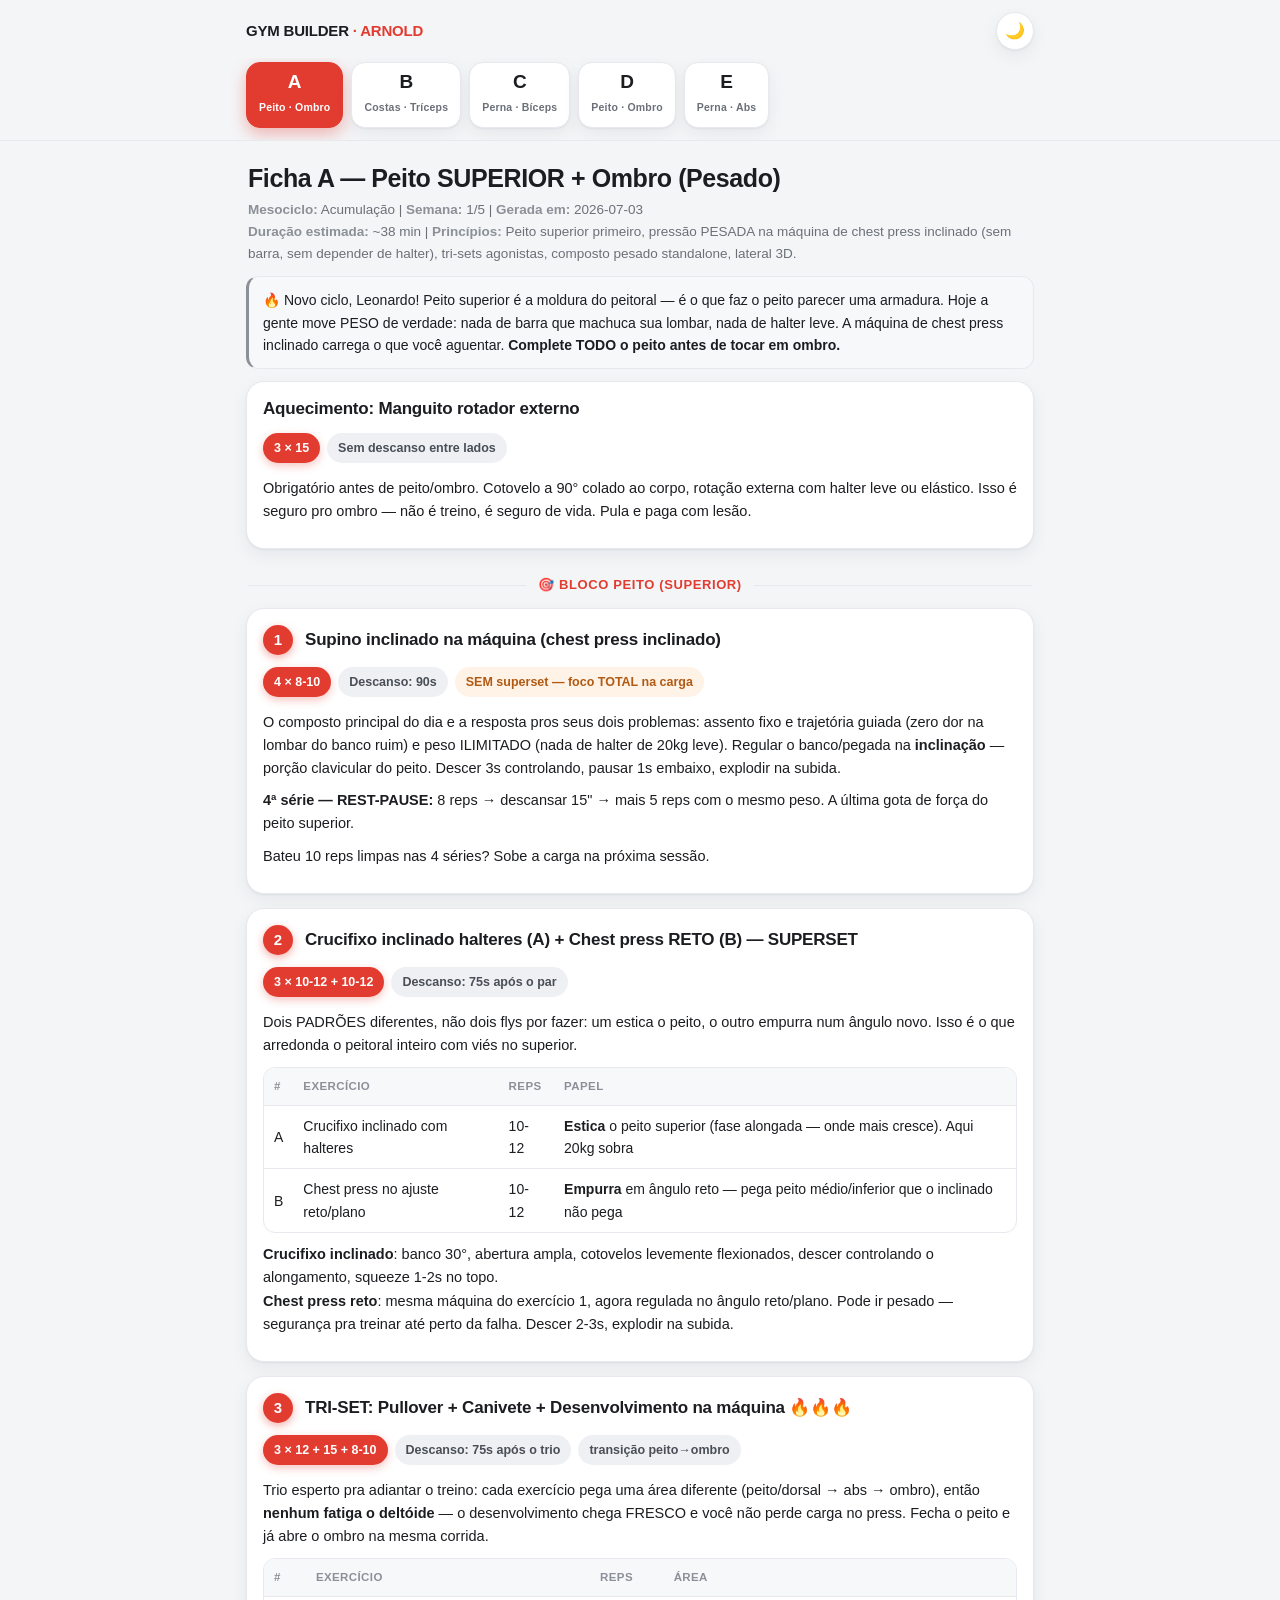
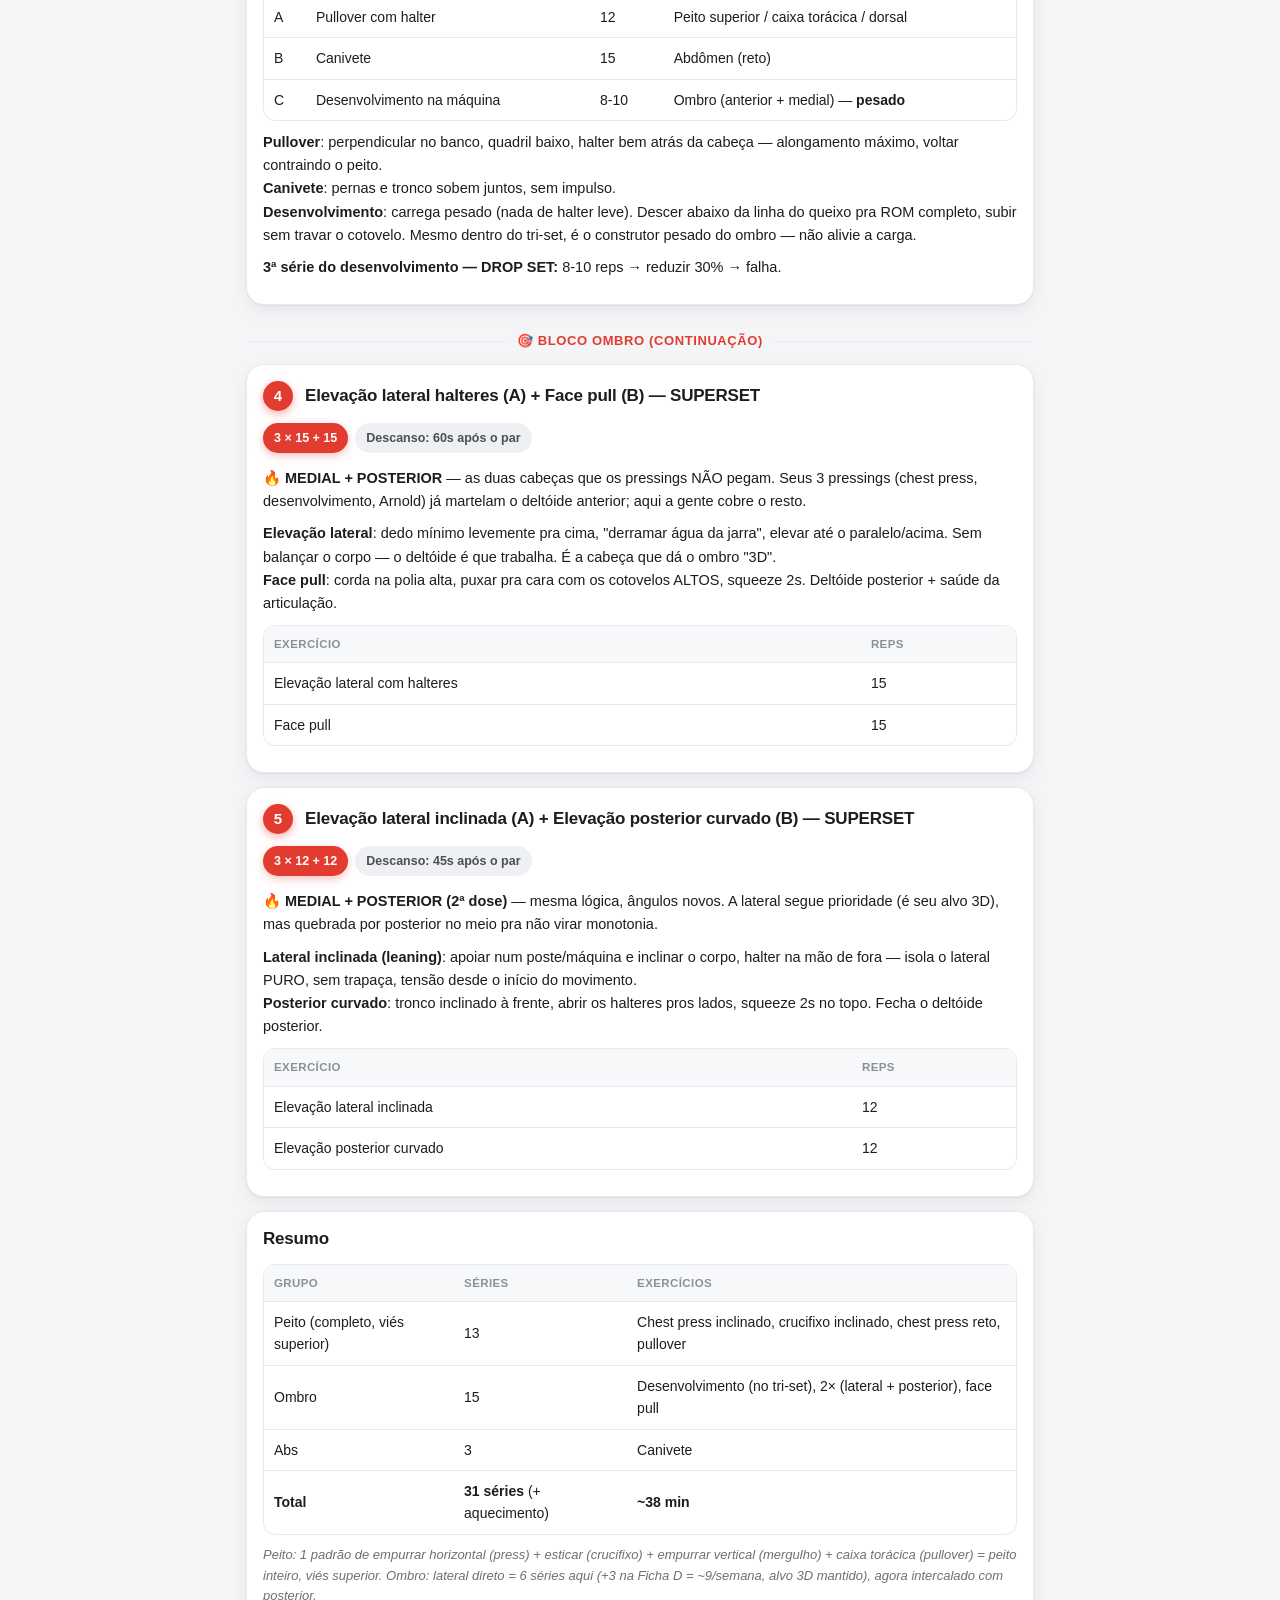
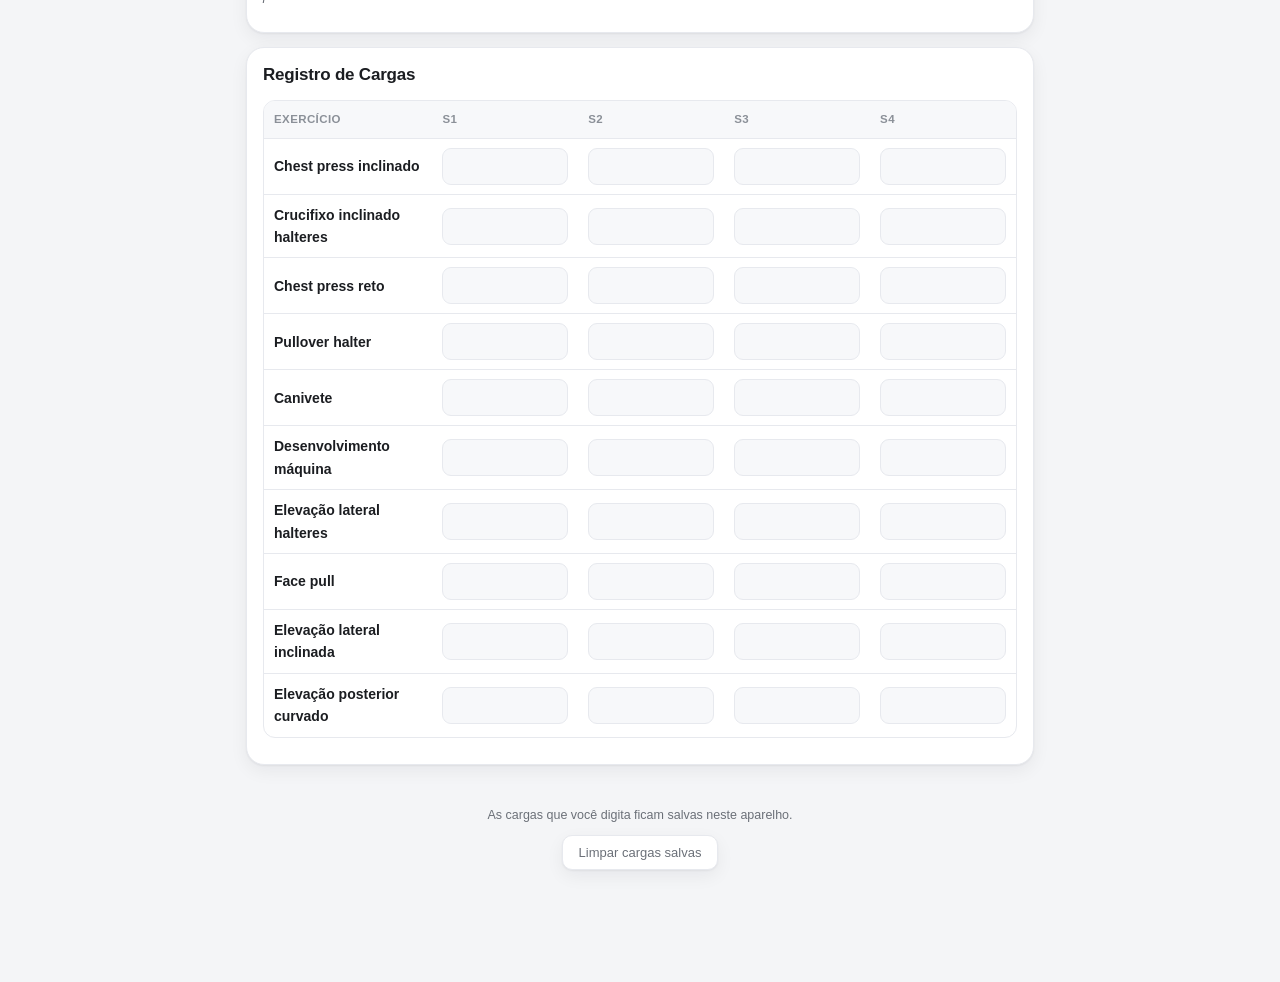
==== commit da3df56c: "Visual premium clean: cartões, pills, sombras" ====
--- a/index.html
+++ b/index.html
@@ -3,273 +3,292 @@
 <head>
 <meta charset="utf-8">
 <meta name="viewport" content="width=device-width, initial-scale=1, viewport-fit=cover">
-<meta name="theme-color" content="#000000">
+<meta name="theme-color" content="#e23c30">
 <title>Gym Builder — Fichas</title>
 <style>
-:root{--red:#c0281e;--red2:#8f1a13;--bg:#0e0e10;--card:#17181b;--card2:#1e2024;
---line:#2a2c31;--txt:#e9e9ec;--mut:#9a9ba1;--inpbg:#000;--inptxt:#ffd54a;
---warnbg:#241315;--codebg:#000;--codetxt:#ffd0cc;}
-html[data-theme="light"]{--bg:#f3f4f6;--card:#ffffff;--card2:#eceef1;
---line:#d6d9de;--txt:#1a1b1e;--mut:#5f636a;--inpbg:#fffdf5;--inptxt:#8a5a00;
---warnbg:#fdeceb;--codebg:#eceef1;--codetxt:#a3271e;}
+:root{
+--red:#e23c30;--red-d:#c22a20;
+--bg:#f4f5f7;--surface:#ffffff;--surface2:#f7f8fa;
+--line:#e7e9ee;--txt:#1b1d21;--mut:#6b7078;--soft:#8b9098;
+--pill:#eef0f4;--pilltx:#4a4f57;--tech:#fff2e6;--techtx:#b25a12;
+--shadow:0 1px 2px rgba(20,22,28,.05),0 6px 18px rgba(20,22,28,.06);
+--radius:18px;}
+html[data-theme="dark"]{
+--bg:#0c0d0f;--surface:#17181c;--surface2:#1c1e23;
+--line:#2a2d33;--txt:#eceef2;--mut:#9a9ea6;--soft:#7c828b;
+--pill:#25272d;--pilltx:#c9ccd3;--tech:#2c2013;--techtx:#f0ad5e;
+--shadow:0 1px 2px rgba(0,0,0,.4),0 8px 22px rgba(0,0,0,.35);}
 *{box-sizing:border-box;-webkit-tap-highlight-color:transparent;}
 body{margin:0;background:var(--bg);color:var(--txt);
-font:17px/1.6 -apple-system,BlinkMacSystemFont,'Segoe UI',Roboto,Arial,sans-serif;
-padding-bottom:60px;}
-header{position:sticky;top:0;z-index:50;background:#000;border-bottom:2px solid var(--red);}
-.brandrow{display:flex;align-items:center;justify-content:space-between;padding:10px 14px 6px;}
-.brand{font-weight:800;letter-spacing:.5px;color:var(--red);font-size:14px;}
-.themebtn{background:transparent;border:1px solid #333;border-radius:20px;
-padding:5px 12px;font-size:15px;cursor:pointer;color:#fff;line-height:1;}
-.tabs{display:flex;gap:6px;overflow-x:auto;padding:0 10px 10px;scrollbar-width:none;}
+font:16px/1.6 -apple-system,BlinkMacSystemFont,'SF Pro Text','Segoe UI',Roboto,Arial,sans-serif;
+padding-bottom:70px;-webkit-font-smoothing:antialiased;}
+
+/* header + abas */
+header{position:sticky;top:0;z-index:50;background:var(--bg);
+backdrop-filter:saturate(1.4) blur(8px);border-bottom:1px solid var(--line);}
+.brandrow{display:flex;align-items:center;justify-content:space-between;
+padding:12px 16px 8px;max-width:820px;margin:0 auto;}
+.brand{font-weight:800;letter-spacing:-.2px;font-size:15px;color:var(--txt);}
+.brand span{color:var(--red);}
+.themebtn{background:var(--surface);border:1px solid var(--line);border-radius:50%;
+width:38px;height:38px;font-size:16px;cursor:pointer;line-height:1;box-shadow:var(--shadow);}
+.tabs{display:flex;gap:8px;overflow-x:auto;padding:4px 16px 12px;max-width:820px;
+margin:0 auto;scrollbar-width:none;}
 .tabs::-webkit-scrollbar{display:none;}
-.tab{flex:0 0 auto;min-width:62px;padding:8px 10px;border:1px solid var(--line);
-border-radius:12px;background:var(--card);color:var(--mut);text-align:center;cursor:pointer;}
-.tab b{display:block;font-size:20px;line-height:1;color:var(--txt);}
-.tab small{font-size:10px;opacity:.85;}
-.tab.active{background:var(--red);border-color:var(--red);}
+.tab{flex:0 0 auto;min-width:66px;padding:9px 12px;border:1px solid var(--line);
+border-radius:14px;background:var(--surface);color:var(--mut);text-align:center;
+cursor:pointer;transition:.15s;box-shadow:var(--shadow);}
+.tab b{display:block;font-size:19px;line-height:1.1;color:var(--txt);font-weight:800;}
+.tab small{font-size:10.5px;font-weight:600;letter-spacing:.2px;}
+.tab.active{background:var(--red);border-color:var(--red);box-shadow:0 6px 16px rgba(226,60,48,.35);}
 .tab.active b,.tab.active small{color:#fff;}
-main{max-width:760px;margin:0 auto;padding:14px;}
+
+main{max-width:820px;margin:0 auto;padding:16px;}
 .ficha{display:none;}
-.ficha.active{display:block;animation:f .2s ease;}
-@keyframes f{from{opacity:0;transform:translateY(4px);}to{opacity:1;transform:none;}}
-h1{font-size:23px;margin:.2em 0 .4em;color:var(--txt);}
-h2.ex{font-size:18px;margin:22px 0 8px;padding:11px 13px;background:var(--card2);
-border-left:4px solid var(--red);border-radius:8px;color:var(--txt);}
-h3{font-size:15px;color:var(--red);margin:16px 0 6px;
-border-bottom:2px solid var(--red2);padding-bottom:4px;}
-p{margin:8px 0;}
-p.note{color:var(--mut);font-style:italic;font-size:14px;}
+.ficha.active{display:block;animation:f .22s ease;}
+@keyframes f{from{opacity:0;transform:translateY(6px);}to{opacity:1;transform:none;}}
+
+.ficha-title{font-size:25px;font-weight:800;letter-spacing:-.4px;margin:6px 2px 6px;line-height:1.2;}
+p.meta{color:var(--mut);font-size:13.5px;margin:0 2px 4px;}
+p.meta strong{color:var(--soft);font-weight:600;}
+
+.block-label{display:flex;align-items:center;gap:12px;margin:26px 2px 12px;
+color:var(--red);font-weight:800;font-size:13px;letter-spacing:.6px;text-transform:uppercase;}
+.block-label:before,.block-label:after{content:"";height:1px;background:var(--line);flex:1;}
+.block-label span{flex:0 0 auto;}
+
+/* cartão de exercício */
+.card{background:var(--surface);border:1px solid var(--line);border-radius:var(--radius);
+box-shadow:var(--shadow);padding:16px 16px 4px;margin:0 0 14px;}
+.card-head{display:flex;align-items:center;gap:12px;}
+.card-head.nonum{gap:0;}
+.num{flex:0 0 auto;width:30px;height:30px;border-radius:50%;background:var(--red);
+color:#fff;font-weight:800;font-size:15px;display:grid;place-items:center;
+box-shadow:0 3px 8px rgba(226,60,48,.4);}
+.card-head h2{margin:0;font-size:17px;font-weight:700;letter-spacing:-.2px;line-height:1.3;}
+.pills{display:flex;flex-wrap:wrap;gap:7px;margin:12px 0 4px;}
+.pill{background:var(--pill);color:var(--pilltx);padding:5px 11px;border-radius:999px;
+font-size:12.5px;font-weight:600;white-space:nowrap;}
+.pill.primary{background:var(--red);color:#fff;box-shadow:0 3px 9px rgba(226,60,48,.3);}
+.pill.tech{background:var(--tech);color:var(--techtx);}
+.card-body{padding:4px 0 12px;}
+.card-body p{margin:9px 0;font-size:14.5px;color:var(--txt);}
+.card-body p:first-child{margin-top:6px;}
 strong{color:var(--txt);font-weight:700;}
-code{background:var(--codebg);padding:1px 5px;border-radius:5px;font-size:13px;color:var(--codetxt);}
-hr{border:0;border-top:1px solid var(--line);margin:14px 0;}
-.callout{background:var(--card2);border:1px solid var(--line);border-left:4px solid var(--mut);
-padding:11px 13px;border-radius:8px;margin:12px 0;font-size:15px;}
-.callout.warn{border-left-color:var(--red);background:var(--warnbg);}
-.tbl-wrap{overflow-x:auto;margin:8px 0;}
-table{border-collapse:collapse;width:100%;font-size:15px;}
-th{background:var(--red);color:#fff;padding:7px 8px;text-align:left;font-weight:700;}
-td{border:1px solid var(--line);padding:6px 8px;}
+em{color:var(--mut);}
+code{background:var(--pill);padding:1px 6px;border-radius:6px;font-size:13px;color:var(--red);}
+h3{font-size:13px;color:var(--red);margin:16px 0 8px;text-transform:uppercase;letter-spacing:.4px;}
+p.note{color:var(--mut);font-style:italic;font-size:13px;}
+
+.callout{background:var(--surface2);border:1px solid var(--line);border-left:3px solid var(--soft);
+padding:12px 14px;border-radius:12px;margin:12px 0;font-size:14px;color:var(--txt);}
+.callout.warn{border-left-color:var(--red);}
+
+.tbl-wrap{overflow-x:auto;margin:10px 0;border:1px solid var(--line);border-radius:12px;}
+table{border-collapse:collapse;width:100%;font-size:14px;}
+th{background:var(--surface2);color:var(--soft);padding:9px 10px;text-align:left;
+font-weight:700;font-size:11.5px;text-transform:uppercase;letter-spacing:.4px;
+border-bottom:1px solid var(--line);}
+td{padding:9px 10px;border-bottom:1px solid var(--line);}
+tr:last-child td{border-bottom:none;}
 td.exname{font-weight:600;}
-input.load{width:100%;min-width:52px;background:var(--inpbg);border:1px solid var(--line);
-border-radius:6px;color:var(--inptxt);padding:7px 4px;text-align:center;font-size:15px;font-weight:700;}
-input.load:focus{outline:none;border-color:var(--red);}
-footer{text-align:center;color:var(--mut);font-size:12px;padding:20px 14px;}
-footer button{background:var(--card);color:var(--mut);border:1px solid var(--line);
-border-radius:8px;padding:8px 14px;font-size:13px;cursor:pointer;}
-.saved{color:#5bd66f;font-size:12px;margin-left:8px;}
+input.load{width:100%;min-width:54px;background:var(--surface2);border:1px solid var(--line);
+border-radius:9px;color:var(--red);padding:9px 4px;text-align:center;font-size:15px;font-weight:800;}
+input.load:focus{outline:none;border-color:var(--red);background:var(--surface);}
+
+footer{text-align:center;color:var(--mut);font-size:12.5px;padding:26px 16px;max-width:820px;margin:0 auto;}
+footer button{background:var(--surface);color:var(--mut);border:1px solid var(--line);
+border-radius:10px;padding:9px 16px;font-size:13px;cursor:pointer;box-shadow:var(--shadow);margin-top:10px;}
 </style>
 </head>
 <body>
 <header>
   <div class="brandrow">
-    <div class="brand">GYM BUILDER · ARNOLD</div>
+    <div class="brand">GYM BUILDER <span>· ARNOLD</span></div>
     <button class="themebtn" id="themebtn" onclick="toggleTheme()">🌙</button>
   </div>
-  <div class="tabs"><div class="tab" data-f="a"><b>A</b><small>Peito + Ombro</small></div><div class="tab" data-f="b"><b>B</b><small>Costas + Tríceps</small></div><div class="tab" data-f="c"><b>C</b><small>Perna + Bíceps</small></div><div class="tab" data-f="d"><b>D</b><small>Peito + Ombro</small></div><div class="tab" data-f="e"><b>E</b><small>Perna + Abs</small></div></div>
+  <div class="tabs"><div class="tab" data-f="a"><b>A</b><small>Peito · Ombro</small></div><div class="tab" data-f="b"><b>B</b><small>Costas · Tríceps</small></div><div class="tab" data-f="c"><b>C</b><small>Perna · Bíceps</small></div><div class="tab" data-f="d"><b>D</b><small>Peito · Ombro</small></div><div class="tab" data-f="e"><b>E</b><small>Perna · Abs</small></div></div>
 </header>
 <main>
-<section class="ficha" id="ficha-a"><h1>Ficha A — Peito SUPERIOR + Ombro (Pesado)</h1>
-<p><strong>Mesociclo:</strong> Acumulação | <strong>Semana:</strong> 1/5 | <strong>Gerada em:</strong> 2026-07-03<br><strong>Duração estimada:</strong> ~38 min | <strong>Princípios:</strong> Peito superior primeiro, pressão PESADA na máquina de chest press inclinado (sem barra, sem depender de halter), tri-sets agonistas, composto pesado standalone, lateral 3D.</p>
+<section class="ficha" id="ficha-a"><h1 class="ficha-title">Ficha A — Peito SUPERIOR + Ombro (Pesado)</h1>
+<p class="meta"><strong>Mesociclo:</strong> Acumulação | <strong>Semana:</strong> 1/5 | <strong>Gerada em:</strong> 2026-07-03<br><strong>Duração estimada:</strong> ~38 min | <strong>Princípios:</strong> Peito superior primeiro, pressão PESADA na máquina de chest press inclinado (sem barra, sem depender de halter), tri-sets agonistas, composto pesado standalone, lateral 3D.</p>
 <div class="callout">🔥 Novo ciclo, Leonardo! Peito superior é a moldura do peitoral — é o que faz o peito parecer uma armadura. Hoje a gente move PESO de verdade: nada de barra que machuca sua lombar, nada de halter leve. A máquina de chest press inclinado carrega o que você aguentar. <strong>Complete TODO o peito antes de tocar em ombro.</strong></div>
-<hr>
-<h2 class="ex">Aquecimento: Manguito rotador externo</h2>
-<p><strong>3 × 15</strong> | Sem descanso entre lados</p>
+<article class="card"><div class="card-head nonum"><h2>Aquecimento: Manguito rotador externo</h2></div><div class="pills"><span class="pill primary">3 × 15</span><span class="pill">Sem descanso entre lados</span></div><div class="card-body">
 <p>Obrigatório antes de peito/ombro. Cotovelo a 90° colado ao corpo, rotação externa com halter leve ou elástico. Isso é seguro pro ombro — não é treino, é seguro de vida. Pula e paga com lesão.</p>
-<hr>
-<h1>🎯 BLOCO PEITO (superior)</h1>
-<h2 class="ex">1. Supino inclinado na máquina (chest press inclinado)</h2>
-<p class="note"><strong>4 × 8-10</strong> | Descanso: 90s | <strong>SEM superset — foco TOTAL na carga</strong></p>
+</div></article>
+<div class="block-label"><span>🎯 BLOCO PEITO (superior)</span></div>
+<article class="card"><div class="card-head"><span class="num">1</span><h2>Supino inclinado na máquina (chest press inclinado)</h2></div><div class="pills"><span class="pill primary">4 × 8-10</span><span class="pill">Descanso: 90s</span><span class="pill tech">SEM superset — foco TOTAL na carga</span></div><div class="card-body">
 <p>O composto principal do dia e a resposta pros seus dois problemas: assento fixo e trajetória guiada (zero dor na lombar do banco ruim) e peso ILIMITADO (nada de halter de 20kg leve). Regular o banco/pegada na <strong>inclinação</strong> — porção clavicular do peito. Descer 3s controlando, pausar 1s embaixo, explodir na subida.</p>
 <p><strong>4ª série — REST-PAUSE:</strong> 8 reps → descansar 15&quot; → mais 5 reps com o mesmo peso. A última gota de força do peito superior.</p>
 <p>Bateu 10 reps limpas nas 4 séries? Sobe a carga na próxima sessão.</p>
-<hr>
-<h2 class="ex">2. Crucifixo inclinado halteres (A) + Chest press RETO (B) — SUPERSET</h2>
-<p><strong>3 × 10-12 + 10-12</strong> | Descanso: 75s após o par</p>
+</div></article>
+<article class="card"><div class="card-head"><span class="num">2</span><h2>Crucifixo inclinado halteres (A) + Chest press RETO (B) — SUPERSET</h2></div><div class="pills"><span class="pill primary">3 × 10-12 + 10-12</span><span class="pill">Descanso: 75s após o par</span></div><div class="card-body">
 <p>Dois PADRÕES diferentes, não dois flys por fazer: um estica o peito, o outro empurra num ângulo novo. Isso é o que arredonda o peitoral inteiro com viés no superior.</p>
 <div class="tbl-wrap"><table><thead><tr><th>#</th><th>Exercício</th><th>Reps</th><th>Papel</th></tr></thead><tbody><tr><td>A</td><td>Crucifixo inclinado com halteres</td><td>10-12</td><td><strong>Estica</strong> o peito superior (fase alongada — onde mais cresce). Aqui 20kg sobra</td></tr><tr><td>B</td><td>Chest press no ajuste reto/plano</td><td>10-12</td><td><strong>Empurra</strong> em ângulo reto — pega peito médio/inferior que o inclinado não pega</td></tr></tbody></table></div>
 <p><strong>Crucifixo inclinado</strong>: banco 30°, abertura ampla, cotovelos levemente flexionados, descer controlando o alongamento, squeeze 1-2s no topo.<br><strong>Chest press reto</strong>: mesma máquina do exercício 1, agora regulada no ângulo reto/plano. Pode ir pesado — segurança pra treinar até perto da falha. Descer 2-3s, explodir na subida.</p>
-<hr>
-<h2 class="ex">3. TRI-SET: Pullover + Canivete + Desenvolvimento na máquina 🔥🔥🔥</h2>
-<p class="note"><strong>3 × 12 + 15 + 8-10</strong> | Descanso: 75s após o trio | <em>transição peito→ombro</em></p>
+</div></article>
+<article class="card"><div class="card-head"><span class="num">3</span><h2>TRI-SET: Pullover + Canivete + Desenvolvimento na máquina 🔥🔥🔥</h2></div><div class="pills"><span class="pill primary">3 × 12 + 15 + 8-10</span><span class="pill">Descanso: 75s após o trio</span><span class="pill">transição peito→ombro</span></div><div class="card-body">
 <p>Trio esperto pra adiantar o treino: cada exercício pega uma área diferente (peito/dorsal → abs → ombro), então <strong>nenhum fatiga o deltóide</strong> — o desenvolvimento chega FRESCO e você não perde carga no press. Fecha o peito e já abre o ombro na mesma corrida.</p>
 <div class="tbl-wrap"><table><thead><tr><th>#</th><th>Exercício</th><th>Reps</th><th>Área</th></tr></thead><tbody><tr><td>A</td><td>Pullover com halter</td><td>12</td><td>Peito superior / caixa torácica / dorsal</td></tr><tr><td>B</td><td>Canivete</td><td>15</td><td>Abdômen (reto)</td></tr><tr><td>C</td><td>Desenvolvimento na máquina</td><td>8-10</td><td>Ombro (anterior + medial) — <strong>pesado</strong></td></tr></tbody></table></div>
 <p><strong>Pullover</strong>: perpendicular no banco, quadril baixo, halter bem atrás da cabeça — alongamento máximo, voltar contraindo o peito.<br><strong>Canivete</strong>: pernas e tronco sobem juntos, sem impulso.<br><strong>Desenvolvimento</strong>: carrega pesado (nada de halter leve). Descer abaixo da linha do queixo pra ROM completo, subir sem travar o cotovelo. Mesmo dentro do tri-set, é o construtor pesado do ombro — não alivie a carga.</p>
 <p><strong>3ª série do desenvolvimento — DROP SET:</strong> 8-10 reps → reduzir 30% → falha.</p>
-<hr>
-<h1>🎯 BLOCO OMBRO (continuação)</h1>
-<hr>
-<h2 class="ex">4. Elevação lateral halteres (A) + Face pull (B) — SUPERSET</h2>
-<p><strong>3 × 15 + 15</strong> | Descanso: 60s após o par</p>
+</div></article>
+<div class="block-label"><span>🎯 BLOCO OMBRO (continuação)</span></div>
+<article class="card"><div class="card-head"><span class="num">4</span><h2>Elevação lateral halteres (A) + Face pull (B) — SUPERSET</h2></div><div class="pills"><span class="pill primary">3 × 15 + 15</span><span class="pill">Descanso: 60s após o par</span></div><div class="card-body">
 <p>🔥 <strong>MEDIAL + POSTERIOR</strong> — as duas cabeças que os pressings NÃO pegam. Seus 3 pressings (chest press, desenvolvimento, Arnold) já martelam o deltóide anterior; aqui a gente cobre o resto.</p>
 <p><strong>Elevação lateral</strong>: dedo mínimo levemente pra cima, &quot;derramar água da jarra&quot;, elevar até o paralelo/acima. Sem balançar o corpo — o deltóide é que trabalha. É a cabeça que dá o ombro &quot;3D&quot;.<br><strong>Face pull</strong>: corda na polia alta, puxar pra cara com os cotovelos ALTOS, squeeze 2s. Deltóide posterior + saúde da articulação.</p>
 <div class="tbl-wrap"><table><thead><tr><th>Exercício</th><th>Reps</th></tr></thead><tbody><tr><td>Elevação lateral com halteres</td><td>15</td></tr><tr><td>Face pull</td><td>15</td></tr></tbody></table></div>
-<hr>
-<h2 class="ex">5. Elevação lateral inclinada (A) + Elevação posterior curvado (B) — SUPERSET</h2>
-<p><strong>3 × 12 + 12</strong> | Descanso: 45s após o par</p>
+</div></article>
+<article class="card"><div class="card-head"><span class="num">5</span><h2>Elevação lateral inclinada (A) + Elevação posterior curvado (B) — SUPERSET</h2></div><div class="pills"><span class="pill primary">3 × 12 + 12</span><span class="pill">Descanso: 45s após o par</span></div><div class="card-body">
 <p>🔥 <strong>MEDIAL + POSTERIOR (2ª dose)</strong> — mesma lógica, ângulos novos. A lateral segue prioridade (é seu alvo 3D), mas quebrada por posterior no meio pra não virar monotonia.</p>
 <p><strong>Lateral inclinada (leaning)</strong>: apoiar num poste/máquina e inclinar o corpo, halter na mão de fora — isola o lateral PURO, sem trapaça, tensão desde o início do movimento.<br><strong>Posterior curvado</strong>: tronco inclinado à frente, abrir os halteres pros lados, squeeze 2s no topo. Fecha o deltóide posterior.</p>
 <div class="tbl-wrap"><table><thead><tr><th>Exercício</th><th>Reps</th></tr></thead><tbody><tr><td>Elevação lateral inclinada</td><td>12</td></tr><tr><td>Elevação posterior curvado</td><td>12</td></tr></tbody></table></div>
-<hr>
-<h2 class="ex">Resumo</h2>
+</div></article>
+<article class="card"><div class="card-head nonum"><h2>Resumo</h2></div><div class="card-body">
 <div class="tbl-wrap"><table><thead><tr><th>Grupo</th><th>Séries</th><th>Exercícios</th></tr></thead><tbody><tr><td>Peito (completo, viés superior)</td><td>13</td><td>Chest press inclinado, crucifixo inclinado, chest press reto, pullover</td></tr><tr><td>Ombro</td><td>15</td><td>Desenvolvimento (no tri-set), 2× (lateral + posterior), face pull</td></tr><tr><td>Abs</td><td>3</td><td>Canivete</td></tr><tr><td><strong>Total</strong></td><td><strong>31 séries</strong> (+ aquecimento)</td><td><strong>~38 min</strong></td></tr></tbody></table></div>
 <p class="note"><em>Peito: 1 padrão de empurrar horizontal (press) + esticar (crucifixo) + empurrar vertical (mergulho) + caixa torácica (pullover) = peito inteiro, viés superior. Ombro: lateral direto = 6 séries aqui (+3 na Ficha D = ~9/semana, alvo 3D mantido), agora intercalado com posterior.</em></p>
-<h2 class="ex">Registro de Cargas</h2>
-<div class="tbl-wrap"><table><thead><tr><th>Exercício</th><th>S1</th><th>S2</th><th>S3</th><th>S4</th></tr></thead><tbody><tr><td class="exname">Chest press inclinado</td><td><input class="load" inputmode="decimal" data-key="a|Chest press inclinado|S1"></td><td><input class="load" inputmode="decimal" data-key="a|Chest press inclinado|S2"></td><td><input class="load" inputmode="decimal" data-key="a|Chest press inclinado|S3"></td><td><input class="load" inputmode="decimal" data-key="a|Chest press inclinado|S4"></td></tr><tr><td class="exname">Crucifixo inclinado halteres</td><td><input class="load" inputmode="decimal" data-key="a|Crucifixo inclinado halteres|S1"></td><td><input class="load" inputmode="decimal" data-key="a|Crucifixo inclinado halteres|S2"></td><td><input class="load" inputmode="decimal" data-key="a|Crucifixo inclinado halteres|S3"></td><td><input class="load" inputmode="decimal" data-key="a|Crucifixo inclinado halteres|S4"></td></tr><tr><td class="exname">Chest press reto</td><td><input class="load" inputmode="decimal" data-key="a|Chest press reto|S1"></td><td><input class="load" inputmode="decimal" data-key="a|Chest press reto|S2"></td><td><input class="load" inputmode="decimal" data-key="a|Chest press reto|S3"></td><td><input class="load" inputmode="decimal" data-key="a|Chest press reto|S4"></td></tr><tr><td class="exname">Pullover halter</td><td><input class="load" inputmode="decimal" data-key="a|Pullover halter|S1"></td><td><input class="load" inputmode="decimal" data-key="a|Pullover halter|S2"></td><td><input class="load" inputmode="decimal" data-key="a|Pullover halter|S3"></td><td><input class="load" inputmode="decimal" data-key="a|Pullover halter|S4"></td></tr><tr><td class="exname">Canivete</td><td><input class="load" inputmode="decimal" data-key="a|Canivete|S1"></td><td><input class="load" inputmode="decimal" data-key="a|Canivete|S2"></td><td><input class="load" inputmode="decimal" data-key="a|Canivete|S3"></td><td><input class="load" inputmode="decimal" data-key="a|Canivete|S4"></td></tr><tr><td class="exname">Desenvolvimento máquina</td><td><input class="load" inputmode="decimal" data-key="a|Desenvolvimento máquina|S1"></td><td><input class="load" inputmode="decimal" data-key="a|Desenvolvimento máquina|S2"></td><td><input class="load" inputmode="decimal" data-key="a|Desenvolvimento máquina|S3"></td><td><input class="load" inputmode="decimal" data-key="a|Desenvolvimento máquina|S4"></td></tr><tr><td class="exname">Elevação lateral halteres</td><td><input class="load" inputmode="decimal" data-key="a|Elevação lateral halteres|S1"></td><td><input class="load" inputmode="decimal" data-key="a|Elevação lateral halteres|S2"></td><td><input class="load" inputmode="decimal" data-key="a|Elevação lateral halteres|S3"></td><td><input class="load" inputmode="decimal" data-key="a|Elevação lateral halteres|S4"></td></tr><tr><td class="exname">Face pull</td><td><input class="load" inputmode="decimal" data-key="a|Face pull|S1"></td><td><input class="load" inputmode="decimal" data-key="a|Face pull|S2"></td><td><input class="load" inputmode="decimal" data-key="a|Face pull|S3"></td><td><input class="load" inputmode="decimal" data-key="a|Face pull|S4"></td></tr><tr><td class="exname">Elevação lateral inclinada</td><td><input class="load" inputmode="decimal" data-key="a|Elevação lateral inclinada|S1"></td><td><input class="load" inputmode="decimal" data-key="a|Elevação lateral inclinada|S2"></td><td><input class="load" inputmode="decimal" data-key="a|Elevação lateral inclinada|S3"></td><td><input class="load" inputmode="decimal" data-key="a|Elevação lateral inclinada|S4"></td></tr><tr><td class="exname">Elevação posterior curvado</td><td><input class="load" inputmode="decimal" data-key="a|Elevação posterior curvado|S1"></td><td><input class="load" inputmode="decimal" data-key="a|Elevação posterior curvado|S2"></td><td><input class="load" inputmode="decimal" data-key="a|Elevação posterior curvado|S3"></td><td><input class="load" inputmode="decimal" data-key="a|Elevação posterior curvado|S4"></td></tr></tbody></table></div></section><section class="ficha" id="ficha-b"><h1>Ficha B — Costas + Tríceps</h1>
-<p><strong>Mesociclo:</strong> Acumulação | <strong>Semana:</strong> 1/5 | <strong>Gerada em:</strong> 2026-07-03<br><strong>Duração estimada:</strong> ~40 min | <strong>Princípios:</strong> TODO o bloco de costas primeiro → TODO o bloco de tríceps depois (não alternar grupos). Supersets agonistas costas+costas e tríceps+tríceps, 1 tri-set de tríceps, técnicas intensificadoras.</p>
+</div></article>
+<article class="card"><div class="card-head nonum"><h2>Registro de Cargas</h2></div><div class="card-body">
+<div class="tbl-wrap"><table><thead><tr><th>Exercício</th><th>S1</th><th>S2</th><th>S3</th><th>S4</th></tr></thead><tbody><tr><td class="exname">Chest press inclinado</td><td><input class="load" inputmode="decimal" data-key="a|Chest press inclinado|S1"></td><td><input class="load" inputmode="decimal" data-key="a|Chest press inclinado|S2"></td><td><input class="load" inputmode="decimal" data-key="a|Chest press inclinado|S3"></td><td><input class="load" inputmode="decimal" data-key="a|Chest press inclinado|S4"></td></tr><tr><td class="exname">Crucifixo inclinado halteres</td><td><input class="load" inputmode="decimal" data-key="a|Crucifixo inclinado halteres|S1"></td><td><input class="load" inputmode="decimal" data-key="a|Crucifixo inclinado halteres|S2"></td><td><input class="load" inputmode="decimal" data-key="a|Crucifixo inclinado halteres|S3"></td><td><input class="load" inputmode="decimal" data-key="a|Crucifixo inclinado halteres|S4"></td></tr><tr><td class="exname">Chest press reto</td><td><input class="load" inputmode="decimal" data-key="a|Chest press reto|S1"></td><td><input class="load" inputmode="decimal" data-key="a|Chest press reto|S2"></td><td><input class="load" inputmode="decimal" data-key="a|Chest press reto|S3"></td><td><input class="load" inputmode="decimal" data-key="a|Chest press reto|S4"></td></tr><tr><td class="exname">Pullover halter</td><td><input class="load" inputmode="decimal" data-key="a|Pullover halter|S1"></td><td><input class="load" inputmode="decimal" data-key="a|Pullover halter|S2"></td><td><input class="load" inputmode="decimal" data-key="a|Pullover halter|S3"></td><td><input class="load" inputmode="decimal" data-key="a|Pullover halter|S4"></td></tr><tr><td class="exname">Canivete</td><td><input class="load" inputmode="decimal" data-key="a|Canivete|S1"></td><td><input class="load" inputmode="decimal" data-key="a|Canivete|S2"></td><td><input class="load" inputmode="decimal" data-key="a|Canivete|S3"></td><td><input class="load" inputmode="decimal" data-key="a|Canivete|S4"></td></tr><tr><td class="exname">Desenvolvimento máquina</td><td><input class="load" inputmode="decimal" data-key="a|Desenvolvimento máquina|S1"></td><td><input class="load" inputmode="decimal" data-key="a|Desenvolvimento máquina|S2"></td><td><input class="load" inputmode="decimal" data-key="a|Desenvolvimento máquina|S3"></td><td><input class="load" inputmode="decimal" data-key="a|Desenvolvimento máquina|S4"></td></tr><tr><td class="exname">Elevação lateral halteres</td><td><input class="load" inputmode="decimal" data-key="a|Elevação lateral halteres|S1"></td><td><input class="load" inputmode="decimal" data-key="a|Elevação lateral halteres|S2"></td><td><input class="load" inputmode="decimal" data-key="a|Elevação lateral halteres|S3"></td><td><input class="load" inputmode="decimal" data-key="a|Elevação lateral halteres|S4"></td></tr><tr><td class="exname">Face pull</td><td><input class="load" inputmode="decimal" data-key="a|Face pull|S1"></td><td><input class="load" inputmode="decimal" data-key="a|Face pull|S2"></td><td><input class="load" inputmode="decimal" data-key="a|Face pull|S3"></td><td><input class="load" inputmode="decimal" data-key="a|Face pull|S4"></td></tr><tr><td class="exname">Elevação lateral inclinada</td><td><input class="load" inputmode="decimal" data-key="a|Elevação lateral inclinada|S1"></td><td><input class="load" inputmode="decimal" data-key="a|Elevação lateral inclinada|S2"></td><td><input class="load" inputmode="decimal" data-key="a|Elevação lateral inclinada|S3"></td><td><input class="load" inputmode="decimal" data-key="a|Elevação lateral inclinada|S4"></td></tr><tr><td class="exname">Elevação posterior curvado</td><td><input class="load" inputmode="decimal" data-key="a|Elevação posterior curvado|S1"></td><td><input class="load" inputmode="decimal" data-key="a|Elevação posterior curvado|S2"></td><td><input class="load" inputmode="decimal" data-key="a|Elevação posterior curvado|S3"></td><td><input class="load" inputmode="decimal" data-key="a|Elevação posterior curvado|S4"></td></tr></tbody></table></div>
+</div></article></section><section class="ficha" id="ficha-b"><h1 class="ficha-title">Ficha B — Costas + Tríceps</h1>
+<p class="meta"><strong>Mesociclo:</strong> Acumulação | <strong>Semana:</strong> 1/5 | <strong>Gerada em:</strong> 2026-07-03<br><strong>Duração estimada:</strong> ~40 min | <strong>Princípios:</strong> TODO o bloco de costas primeiro → TODO o bloco de tríceps depois (não alternar grupos). Supersets agonistas costas+costas e tríceps+tríceps, 1 tri-set de tríceps, técnicas intensificadoras.</p>
 <div class="callout">Costas e tríceps só treinam UMA vez na semana — sessão DENSA. Faz TODA a costas primeiro (com o dorsal fresco), depois ataca o tríceps. Bônus: as puxadas usam bíceps, não tríceps — então seu tríceps chega inteiro pro bloco dele.</div>
-<hr>
-<h1>🎯 BLOCO COSTAS (tudo primeiro)</h1>
-<h2 class="ex">1. Puxada frontal aberta (A) + Remada baixa triângulo (B) — SUPERSET</h2>
-<p><strong>3 × 12 + 10</strong> | Descanso: 60s após o par</p>
+<div class="block-label"><span>🎯 BLOCO COSTAS (tudo primeiro)</span></div>
+<article class="card"><div class="card-head"><span class="num">1</span><h2>Puxada frontal aberta (A) + Remada baixa triângulo (B) — SUPERSET</h2></div><div class="pills"><span class="pill primary">3 × 12 + 10</span><span class="pill">Descanso: 60s após o par</span></div><div class="card-body">
 <p>🔥 <strong>COSTAS+COSTAS</strong> — largura (puxada) + espessura (remada). Os dois pilares do dorsal.</p>
 <p><strong>Puxada aberta</strong>: puxar até a clavícula, retrair escápulas no fim, controlar a subida (2s excêntrico). Constrói LARGURA — o &quot;V&quot;.<br><strong>Remada baixa triângulo</strong>: puxar pro abdômen, peito estufado, NÃO usar o lombar. Cotovelos rentes ao corpo, apertar a escápula no fim. Constrói ESPESSURA.</p>
 <div class="tbl-wrap"><table><thead><tr><th>Exercício</th><th>Reps</th></tr></thead><tbody><tr><td>Puxada frontal aberta</td><td>12</td></tr><tr><td>Remada baixa triângulo</td><td>10</td></tr></tbody></table></div>
-<hr>
-<h2 class="ex">2. Remada baixa com barra reta (A) + Puxada supinada (B) — SUPERSET</h2>
-<p><strong>3 × 10 + 12</strong> | Descanso: 60s após o par</p>
+</div></article>
+<article class="card"><div class="card-head"><span class="num">2</span><h2>Remada baixa com barra reta (A) + Puxada supinada (B) — SUPERSET</h2></div><div class="pills"><span class="pill primary">3 × 10 + 12</span><span class="pill">Descanso: 60s após o par</span></div><div class="card-body">
 <p>🔥 <strong>COSTAS+COSTAS</strong> — espessura PESADA (remada barra reta) + largura/dorsal inferior (puxada supinada).</p>
 <p><strong>Remada baixa barra reta</strong>: na polia baixa, pegada PRONADA e ABERTA (diferente da triângulo do ex. 1 — aqui pega mais costas alta, trapézio médio e posterior de ombro). Carrega DE VERDADE — costas aguentam muito peso, resolve o limite do halter de 20kg. Peito estufado, puxar pro abdômen/baixo do peito, apertar a escápula 1s, NÃO usar o lombar. A cada série aumentar o peso.<br><strong>Puxada supinada</strong>: pegada FECHADA e SUPINADA (mãos viradas pra você). Puxar a barra até o peito alto, cotovelos rentes ao corpo — ataca o dorsal INFERIOR e traz mais amplitude. Ângulo totalmente diferente da puxada aberta do ex. 1.</p>
 <div class="tbl-wrap"><table><thead><tr><th>Exercício</th><th>Reps</th></tr></thead><tbody><tr><td>Remada baixa barra reta (pegada aberta)</td><td>10</td></tr><tr><td>Puxada supinada (pegada fechada)</td><td>12</td></tr></tbody></table></div>
-<hr>
-<h2 class="ex">3. Barra fixa pegada aberta — FINISHER COSTAS</h2>
-<p><strong>2 × Máx</strong> | Descanso: 60s</p>
+</div></article>
+<article class="card"><div class="card-head"><span class="num">3</span><h2>Barra fixa pegada aberta — FINISHER COSTAS</h2></div><div class="pills"><span class="pill primary">2 × Máx</span><span class="pill">Descanso: 60s</span></div><div class="card-body">
 <p>Favorito #1 do Arnold pra largura. Fecha o bloco de costas com TUDO que sobrou. Pegada aberta, queixo passa a barra, descer com controle.<br>&quot;A última rep — essa é a que constrói campeões!&quot;</p>
-<hr>
-<h1>🎯 BLOCO TRÍCEPS (tudo depois)</h1>
-<h2 class="ex">4. TRI-SET tríceps 🔥🔥🔥</h2>
-<p><strong>3 × 10 + 15 + Máx</strong> | Descanso: 75s após o trio</p>
+</div></article>
+<div class="block-label"><span>🎯 BLOCO TRÍCEPS (tudo depois)</span></div>
+<article class="card"><div class="card-head"><span class="num">4</span><h2>TRI-SET tríceps 🔥🔥🔥</h2></div><div class="pills"><span class="pill primary">3 × 10 + 15 + Máx</span><span class="pill">Descanso: 75s após o trio</span></div><div class="card-body">
 <p>As 3 cabeças do tríceps em sequência: composto pesado → isolador → peso corporal até a falha. Tríceps chega fresco aqui (as costas usaram bíceps, não ele).</p>
 <div class="tbl-wrap"><table><thead><tr><th>#</th><th>Exercício</th><th>Reps</th><th>Cabeça</th></tr></thead><tbody><tr><td>A</td><td>Tríceps testa barra EZ</td><td>10</td><td>Longa (descer atrás da cabeça)</td></tr><tr><td>B</td><td>Tríceps pulley corda</td><td>15</td><td>Lateral/medial (abrir as mãos embaixo)</td></tr><tr><td>C</td><td>Mergulho no banco</td><td>Máx</td><td>Todas (pés à frente pra dificultar)</td></tr></tbody></table></div>
 <p><strong>Testa EZ</strong>: descer ATRÁS da cabeça, não na testa — favorito do Arnold pra cabeça longa.<br><strong>Mergulho no banco</strong>: mãos no banco atrás, pés à frente, descer 90° no cotovelo. Até a falha — TUDO que sobrou.</p>
-<hr>
-<h2 class="ex">5. Tríceps coice halter (A) + Prancha lateral (B) — SUPERSET</h2>
-<p class="note"><strong>3 × 12 cada braço + 45-60s cada lado</strong> | Descanso: 45s após o par | <strong>Drop set no coice na última</strong></p>
+</div></article>
+<article class="card"><div class="card-head"><span class="num">5</span><h2>Tríceps coice halter (A) + Prancha lateral (B) — SUPERSET</h2></div><div class="pills"><span class="pill primary">3 × 12 cada braço + 45-60s cada lado</span><span class="pill">Descanso: 45s após o par</span><span class="pill tech">Drop set no coice na última</span></div><div class="card-body">
 <p>🔥 <strong>TRÍCEPS + CORE</strong> — áreas diferentes, dá pra fazer junto sem interferência e ainda adianta o treino.</p>
 <p><strong>Coice halter</strong>: cotovelo alinhado ao corpo, estender pra trás, contração máxima no topo. Unilateral = foco total. O halter de 20kg dá conta — é isolador.<br><strong>Última série do coice — DROP SET:</strong> 12 reps → reduzir 30% → falha.<br><strong>Prancha lateral</strong>: segurar o MÁXIMO que aguentar (mais de 30s, até a falha de sustentação). Quadril ALTO, corpo em linha reta, oblíquos e core anti-rotação. Alterna os lados a cada série.</p>
 <div class="tbl-wrap"><table><thead><tr><th>Exercício</th><th>Reps</th></tr></thead><tbody><tr><td>Tríceps coice halter</td><td>12 cada braço</td></tr><tr><td>Prancha lateral</td><td>45-60s cada lado (ou até a falha)</td></tr></tbody></table></div>
-<hr>
-<h2 class="ex">Resumo</h2>
+</div></article>
+<article class="card"><div class="card-head nonum"><h2>Resumo</h2></div><div class="card-body">
 <div class="tbl-wrap"><table><thead><tr><th>Grupo</th><th>Séries</th><th>Exercícios</th></tr></thead><tbody><tr><td>Costas</td><td>14</td><td>Puxada aberta, remada triângulo, remada barra reta, puxada supinada, barra fixa</td></tr><tr><td>Tríceps</td><td>12</td><td>Tri-set (testa/corda/mergulho), coice</td></tr><tr><td>Abs</td><td>3</td><td>Prancha lateral</td></tr><tr><td><strong>Total</strong></td><td><strong>29 séries</strong></td><td><strong>~40 min</strong></td></tr></tbody></table></div>
 <p class="note"><em>Ordem: todo o dorsal fresco primeiro (largura + espessura + isolador + finisher), depois todo o tríceps. Sem ping-pong entre estações.</em></p>
-<h2 class="ex">Registro de Cargas</h2>
-<div class="tbl-wrap"><table><thead><tr><th>Exercício</th><th>S1</th><th>S2</th><th>S3</th></tr></thead><tbody><tr><td class="exname">Puxada frontal aberta</td><td><input class="load" inputmode="decimal" data-key="b|Puxada frontal aberta|S1"></td><td><input class="load" inputmode="decimal" data-key="b|Puxada frontal aberta|S2"></td><td><input class="load" inputmode="decimal" data-key="b|Puxada frontal aberta|S3"></td></tr><tr><td class="exname">Remada baixa triângulo</td><td><input class="load" inputmode="decimal" data-key="b|Remada baixa triângulo|S1"></td><td><input class="load" inputmode="decimal" data-key="b|Remada baixa triângulo|S2"></td><td><input class="load" inputmode="decimal" data-key="b|Remada baixa triângulo|S3"></td></tr><tr><td class="exname">Remada baixa barra reta</td><td><input class="load" inputmode="decimal" data-key="b|Remada baixa barra reta|S1"></td><td><input class="load" inputmode="decimal" data-key="b|Remada baixa barra reta|S2"></td><td><input class="load" inputmode="decimal" data-key="b|Remada baixa barra reta|S3"></td></tr><tr><td class="exname">Puxada supinada</td><td><input class="load" inputmode="decimal" data-key="b|Puxada supinada|S1"></td><td><input class="load" inputmode="decimal" data-key="b|Puxada supinada|S2"></td><td><input class="load" inputmode="decimal" data-key="b|Puxada supinada|S3"></td></tr><tr><td class="exname">Barra fixa aberta</td><td><input class="load" inputmode="decimal" data-key="b|Barra fixa aberta|S1"></td><td><input class="load" inputmode="decimal" data-key="b|Barra fixa aberta|S2"></td><td><input class="load" inputmode="decimal" data-key="b|Barra fixa aberta|S3"></td></tr><tr><td class="exname">Tríceps testa EZ</td><td><input class="load" inputmode="decimal" data-key="b|Tríceps testa EZ|S1"></td><td><input class="load" inputmode="decimal" data-key="b|Tríceps testa EZ|S2"></td><td><input class="load" inputmode="decimal" data-key="b|Tríceps testa EZ|S3"></td></tr><tr><td class="exname">Tríceps pulley corda</td><td><input class="load" inputmode="decimal" data-key="b|Tríceps pulley corda|S1"></td><td><input class="load" inputmode="decimal" data-key="b|Tríceps pulley corda|S2"></td><td><input class="load" inputmode="decimal" data-key="b|Tríceps pulley corda|S3"></td></tr><tr><td class="exname">Mergulho banco</td><td><input class="load" inputmode="decimal" data-key="b|Mergulho banco|S1"></td><td><input class="load" inputmode="decimal" data-key="b|Mergulho banco|S2"></td><td><input class="load" inputmode="decimal" data-key="b|Mergulho banco|S3"></td></tr><tr><td class="exname">Tríceps coice halter</td><td><input class="load" inputmode="decimal" data-key="b|Tríceps coice halter|S1"></td><td><input class="load" inputmode="decimal" data-key="b|Tríceps coice halter|S2"></td><td><input class="load" inputmode="decimal" data-key="b|Tríceps coice halter|S3"></td></tr><tr><td class="exname">Prancha lateral</td><td><input class="load" inputmode="decimal" data-key="b|Prancha lateral|S1"></td><td><input class="load" inputmode="decimal" data-key="b|Prancha lateral|S2"></td><td><input class="load" inputmode="decimal" data-key="b|Prancha lateral|S3"></td></tr></tbody></table></div></section><section class="ficha" id="ficha-c"><h1>Ficha C — Perna (retomada) + Bíceps</h1>
-<p><strong>Mesociclo:</strong> Acumulação | <strong>Semana:</strong> 1/5 | <strong>Gerada em:</strong> 2026-07-03<br><strong>Duração estimada:</strong> ~38 min | <strong>Princípios:</strong> Perna 2x/semana com MESMOS exercícios (bloco de perna idêntico ao da Ficha E). Aqui a perna é cruzada com BÍCEPS em tri-sets (perna descansa enquanto 2 bíceps trabalham). Carga de perna conservadora, RPE ≤7, sem falha, sem técnica intensificadora na perna.</p>
+</div></article>
+<article class="card"><div class="card-head nonum"><h2>Registro de Cargas</h2></div><div class="card-body">
+<div class="tbl-wrap"><table><thead><tr><th>Exercício</th><th>S1</th><th>S2</th><th>S3</th></tr></thead><tbody><tr><td class="exname">Puxada frontal aberta</td><td><input class="load" inputmode="decimal" data-key="b|Puxada frontal aberta|S1"></td><td><input class="load" inputmode="decimal" data-key="b|Puxada frontal aberta|S2"></td><td><input class="load" inputmode="decimal" data-key="b|Puxada frontal aberta|S3"></td></tr><tr><td class="exname">Remada baixa triângulo</td><td><input class="load" inputmode="decimal" data-key="b|Remada baixa triângulo|S1"></td><td><input class="load" inputmode="decimal" data-key="b|Remada baixa triângulo|S2"></td><td><input class="load" inputmode="decimal" data-key="b|Remada baixa triângulo|S3"></td></tr><tr><td class="exname">Remada baixa barra reta</td><td><input class="load" inputmode="decimal" data-key="b|Remada baixa barra reta|S1"></td><td><input class="load" inputmode="decimal" data-key="b|Remada baixa barra reta|S2"></td><td><input class="load" inputmode="decimal" data-key="b|Remada baixa barra reta|S3"></td></tr><tr><td class="exname">Puxada supinada</td><td><input class="load" inputmode="decimal" data-key="b|Puxada supinada|S1"></td><td><input class="load" inputmode="decimal" data-key="b|Puxada supinada|S2"></td><td><input class="load" inputmode="decimal" data-key="b|Puxada supinada|S3"></td></tr><tr><td class="exname">Barra fixa aberta</td><td><input class="load" inputmode="decimal" data-key="b|Barra fixa aberta|S1"></td><td><input class="load" inputmode="decimal" data-key="b|Barra fixa aberta|S2"></td><td><input class="load" inputmode="decimal" data-key="b|Barra fixa aberta|S3"></td></tr><tr><td class="exname">Tríceps testa EZ</td><td><input class="load" inputmode="decimal" data-key="b|Tríceps testa EZ|S1"></td><td><input class="load" inputmode="decimal" data-key="b|Tríceps testa EZ|S2"></td><td><input class="load" inputmode="decimal" data-key="b|Tríceps testa EZ|S3"></td></tr><tr><td class="exname">Tríceps pulley corda</td><td><input class="load" inputmode="decimal" data-key="b|Tríceps pulley corda|S1"></td><td><input class="load" inputmode="decimal" data-key="b|Tríceps pulley corda|S2"></td><td><input class="load" inputmode="decimal" data-key="b|Tríceps pulley corda|S3"></td></tr><tr><td class="exname">Mergulho banco</td><td><input class="load" inputmode="decimal" data-key="b|Mergulho banco|S1"></td><td><input class="load" inputmode="decimal" data-key="b|Mergulho banco|S2"></td><td><input class="load" inputmode="decimal" data-key="b|Mergulho banco|S3"></td></tr><tr><td class="exname">Tríceps coice halter</td><td><input class="load" inputmode="decimal" data-key="b|Tríceps coice halter|S1"></td><td><input class="load" inputmode="decimal" data-key="b|Tríceps coice halter|S2"></td><td><input class="load" inputmode="decimal" data-key="b|Tríceps coice halter|S3"></td></tr><tr><td class="exname">Prancha lateral</td><td><input class="load" inputmode="decimal" data-key="b|Prancha lateral|S1"></td><td><input class="load" inputmode="decimal" data-key="b|Prancha lateral|S2"></td><td><input class="load" inputmode="decimal" data-key="b|Prancha lateral|S3"></td></tr></tbody></table></div>
+</div></article></section><section class="ficha" id="ficha-c"><h1 class="ficha-title">Ficha C — Perna (retomada) + Bíceps</h1>
+<p class="meta"><strong>Mesociclo:</strong> Acumulação | <strong>Semana:</strong> 1/5 | <strong>Gerada em:</strong> 2026-07-03<br><strong>Duração estimada:</strong> ~38 min | <strong>Princípios:</strong> Perna 2x/semana com MESMOS exercícios (bloco de perna idêntico ao da Ficha E). Aqui a perna é cruzada com BÍCEPS em tri-sets (perna descansa enquanto 2 bíceps trabalham). Carga de perna conservadora, RPE ≤7, sem falha, sem técnica intensificadora na perna.</p>
 <div class="callout warn">⚠️ <strong>Retomada pós-op joelho (1 mês pós-liberação da fisio).</strong> Frequência subiu pra 2x/semana, mas a carga continua conservadora (40-50%). Sentiu QUALQUER desconforto no joelho → parar a série e reduzir. RPE máx: 7. As técnicas intensificadoras são só pro BÍCEPS, NUNCA pra perna.<br>🔁 <strong>O bloco de perna é idêntico na Ficha E.</strong> A única diferença: em C a perna casa com bíceps, em E casa com abs. Mesmos exercícios de perna, mesma execução — assim você progride a perna com consistência.</div>
-<hr>
-<h2 class="ex">Aquecimento: Elástico nas 3 direções (lado / frente / trás)</h2>
-<p><strong>2 rounds × 10 reps cada direção</strong> | Sem descanso</p>
+<article class="card"><div class="card-head nonum"><h2>Aquecimento: Elástico nas 3 direções (lado / frente / trás)</h2></div><div class="pills"><span class="pill primary">2 rounds × 10 reps cada direção</span><span class="pill">Sem descanso</span></div><div class="card-body">
 <p>Elástico no tornozelo, apoio firme, abdômen contraído. Lateral (glúteo médio) → frente (flexor de quadril) → atrás (glúteo + posterior). Prescrito pelo fisio — <strong>NÃO PULAR</strong>. É o que mantém o joelho seguro.</p>
-<hr>
-<h2 class="ex">1. TRI-SET perna + bíceps + bíceps 🔥</h2>
-<p><strong>3 × 12 + 10 + 12</strong> | Descanso: 75s após o trio</p>
+</div></article>
+<article class="card"><div class="card-head"><span class="num">1</span><h2>TRI-SET perna + bíceps + bíceps 🔥</h2></div><div class="pills"><span class="pill primary">3 × 12 + 10 + 12</span><span class="pill">Descanso: 75s após o trio</span></div><div class="card-body">
 <p>A perna descansa enquanto DOIS bíceps trabalham — fadiga local máxima no braço, zero fadiga cumulativa no joelho.</p>
 <div class="tbl-wrap"><table><thead><tr><th>#</th><th>Exercício</th><th>Reps</th><th>Grupo</th></tr></thead><tbody><tr><td>A</td><td>Agachamento (pouco peso, sem passar do paralelo)</td><td>12</td><td>Perna</td></tr><tr><td>B</td><td>Rosca direta barra EZ</td><td>10</td><td>Bíceps</td></tr><tr><td>C</td><td>Rosca martelo</td><td>12</td><td>Bíceps (braquial/espessura)</td></tr></tbody></table></div>
 <p><strong>Agachamento</strong>: 40-50% do pré-cirurgia, SEM passar do paralelo, descer 2s, subir controlado. Joelho alinhado à ponta do pé — NÃO valgizar. Sem falha, RPE ≤7.<br><strong>Rosca EZ</strong>: cotovelos colados, sem balançar. <strong>Martelo</strong>: pegada neutra — &quot;braço GROSSO é rosca martelo&quot;.</p>
-<hr>
-<h2 class="ex">2. TRI-SET perna + bíceps + bíceps 🔥</h2>
-<p><strong>3 × 15 + 12 + 10</strong> | Descanso: 75s após o trio</p>
+</div></article>
+<article class="card"><div class="card-head"><span class="num">2</span><h2>TRI-SET perna + bíceps + bíceps 🔥</h2></div><div class="pills"><span class="pill primary">3 × 15 + 12 + 10</span><span class="pill">Descanso: 75s após o trio</span></div><div class="card-body">
 <div class="tbl-wrap"><table><thead><tr><th>#</th><th>Exercício</th><th>Reps</th><th>Grupo</th></tr></thead><tbody><tr><td>A</td><td>Elevação pélvica na máquina</td><td>15</td><td>Glúteo (seguro pro joelho)</td></tr><tr><td>B</td><td>Rosca alternada com halteres</td><td>12 (6 c/ braço)</td><td>Bíceps</td></tr><tr><td>C</td><td>Rosca scott barra EZ</td><td>10</td><td>Bíceps (pico)</td></tr></tbody></table></div>
 <p><strong>Elevação pélvica</strong>: exercício REI do glúteo, mínimo estresse no joelho. Empurrar com os calcanhares, contrair o glúteo 2s no topo.<br><strong>Alternada</strong>: supinar no topo (girar o mindinho pra fora). <strong>Scott</strong>: cotovelo apoiado, descer com controle — sem trapaça, pico puro.</p>
-<hr>
-<h2 class="ex">3. Cadeira extensora UNILATERAL (A) + Panturrilha em pé (B) — SUPERSET</h2>
-<p><strong>3 × 12 cada perna + 15</strong> | Descanso: 45s após o par</p>
+</div></article>
+<article class="card"><div class="card-head"><span class="num">3</span><h2>Cadeira extensora UNILATERAL (A) + Panturrilha em pé (B) — SUPERSET</h2></div><div class="pills"><span class="pill primary">3 × 12 cada perna + 15</span><span class="pill">Descanso: 45s após o par</span></div><div class="card-body">
 <p>🔥 Quadríceps (extensora) + panturrilha (gastrocnêmio). A panturrilha NÃO estressa o joelho — então ela serve de &quot;descanso&quot; pro joelho entre as séries de extensora. Cross-superset seguro, e ainda adianta o treino.</p>
 <p><strong>Extensora unilateral</strong>: prescrito pelo fisio, uma perna de cada vez — corrige assimetria e controla a carga individual. Subir 2s, segurar 1s no topo, descer 2s. NÃO travar o joelho.<br><strong>Panturrilha em pé</strong>: gastrocnêmio (joelho estendido). Alongamento máximo embaixo, contração 1s no topo. Reps lentas, ROM completo.</p>
 <div class="tbl-wrap"><table><thead><tr><th>Exercício</th><th>Reps</th></tr></thead><tbody><tr><td>Cadeira extensora unilateral</td><td>12 cada perna</td></tr><tr><td>Panturrilha em pé</td><td>15</td></tr></tbody></table></div>
 <p class="note"><em>Sem máquina de panturrilha sentada — aqui treina só o gastrocnêmio. Se um dia quiser pegar o sólio, dá pra improvisar sentado com um halter apoiado sobre os joelhos.</em></p>
-<hr>
-<h2 class="ex">4. Cadeira flexora UNILATERAL (A) + Cadeira abdutora (B) — SUPERSET</h2>
-<p><strong>3 × 12 cada perna + 15</strong> | Descanso: 45s após o par</p>
+</div></article>
+<article class="card"><div class="card-head"><span class="num">4</span><h2>Cadeira flexora UNILATERAL (A) + Cadeira abdutora (B) — SUPERSET</h2></div><div class="pills"><span class="pill primary">3 × 12 cada perna + 15</span><span class="pill">Descanso: 45s após o par</span></div><div class="card-body">
 <p>🔥 Posterior de coxa (flexora) + glúteo médio (abdutora). A abdutora é movimento de quadril — não estressa o joelho, então serve de &quot;descanso&quot; pro joelho entre as séries de flexora.</p>
 <div class="callout warn">⚠️ <strong>Cadeira abdutora = progressão PENDENTE de OK do fisio</strong> (não estava na lista original). Carrega mais que o elástico = mais força de glúteo médio. <strong>Enquanto o fisio não liberar, usar o elástico abertura lateral no lugar</strong> (mesmo movimento, mais leve).</div>
 <p><strong>Flexora unilateral</strong>: uma perna por vez, subir 2s, segurar 1s contraído, descer 2s. NÃO travar o joelho na extensão.<br><strong>Cadeira abdutora</strong>: sentado, abrir os joelhos contra a resistência, contrair o glúteo médio no fim. Tronco levemente à frente pega mais glúteo. Carga progressiva, RPE ≤7.</p>
 <div class="tbl-wrap"><table><thead><tr><th>Exercício</th><th>Reps</th></tr></thead><tbody><tr><td>Cadeira flexora unilateral</td><td>12 cada perna</td></tr><tr><td>Cadeira abdutora</td><td>15</td></tr></tbody></table></div>
 <p class="note"><em>O elástico abertura lateral (glúteo médio) agora fica só no aquecimento das 3 direções — não repete aqui.</em></p>
-<hr>
-<h2 class="ex">Resumo</h2>
+</div></article>
+<article class="card"><div class="card-head nonum"><h2>Resumo</h2></div><div class="card-body">
 <div class="tbl-wrap"><table><thead><tr><th>Grupo</th><th>Séries</th><th>Exercícios</th></tr></thead><tbody><tr><td>Perna</td><td>18</td><td>Agachamento, pélvica, extensora uni (3x), flexora uni (3x), panturrilha em pé, abdutora</td></tr><tr><td>Bíceps</td><td>12</td><td>Rosca EZ, martelo, alternada, scott</td></tr><tr><td><strong>Total</strong></td><td><strong>30 séries</strong></td><td><strong>~37 min</strong></td></tr></tbody></table></div>
 <p class="note"><em>Perna: agach/extensora/flexora = ~9 séries de carga direta no joelho — o resto é glúteo/panturrilha/abdutora (movimentos de quadril/tornozelo, seguros pro joelho). Progredir só quando bater todas as reps com RPE ≤7 e zero desconforto.</em></p>
-<h2 class="ex">Registro de Cargas</h2>
+</div></article>
+<article class="card"><div class="card-head nonum"><h2>Registro de Cargas</h2></div><div class="card-body">
 <div class="tbl-wrap"><table><thead><tr><th>Exercício</th><th>S1</th><th>S2</th><th>S3</th></tr></thead><tbody><tr><td class="exname">Agachamento (pouco peso)</td><td><input class="load" inputmode="decimal" data-key="c|Agachamento (pouco peso)|S1"></td><td><input class="load" inputmode="decimal" data-key="c|Agachamento (pouco peso)|S2"></td><td><input class="load" inputmode="decimal" data-key="c|Agachamento (pouco peso)|S3"></td></tr><tr><td class="exname">Rosca direta EZ</td><td><input class="load" inputmode="decimal" data-key="c|Rosca direta EZ|S1"></td><td><input class="load" inputmode="decimal" data-key="c|Rosca direta EZ|S2"></td><td><input class="load" inputmode="decimal" data-key="c|Rosca direta EZ|S3"></td></tr><tr><td class="exname">Rosca martelo</td><td><input class="load" inputmode="decimal" data-key="c|Rosca martelo|S1"></td><td><input class="load" inputmode="decimal" data-key="c|Rosca martelo|S2"></td><td><input class="load" inputmode="decimal" data-key="c|Rosca martelo|S3"></td></tr><tr><td class="exname">Elevação pélvica máquina</td><td><input class="load" inputmode="decimal" data-key="c|Elevação pélvica máquina|S1"></td><td><input class="load" inputmode="decimal" data-key="c|Elevação pélvica máquina|S2"></td><td><input class="load" inputmode="decimal" data-key="c|Elevação pélvica máquina|S3"></td></tr><tr><td class="exname">Rosca alternada halteres</td><td><input class="load" inputmode="decimal" data-key="c|Rosca alternada halteres|S1"></td><td><input class="load" inputmode="decimal" data-key="c|Rosca alternada halteres|S2"></td><td><input class="load" inputmode="decimal" data-key="c|Rosca alternada halteres|S3"></td></tr><tr><td class="exname">Rosca scott EZ</td><td><input class="load" inputmode="decimal" data-key="c|Rosca scott EZ|S1"></td><td><input class="load" inputmode="decimal" data-key="c|Rosca scott EZ|S2"></td><td><input class="load" inputmode="decimal" data-key="c|Rosca scott EZ|S3"></td></tr><tr><td class="exname">Cadeira extensora unilateral</td><td><input class="load" inputmode="decimal" data-key="c|Cadeira extensora unilateral|S1"></td><td><input class="load" inputmode="decimal" data-key="c|Cadeira extensora unilateral|S2"></td><td><input class="load" inputmode="decimal" data-key="c|Cadeira extensora unilateral|S3"></td></tr><tr><td class="exname">Panturrilha em pé</td><td><input class="load" inputmode="decimal" data-key="c|Panturrilha em pé|S1"></td><td><input class="load" inputmode="decimal" data-key="c|Panturrilha em pé|S2"></td><td><input class="load" inputmode="decimal" data-key="c|Panturrilha em pé|S3"></td></tr><tr><td class="exname">Cadeira flexora unilateral</td><td><input class="load" inputmode="decimal" data-key="c|Cadeira flexora unilateral|S1"></td><td><input class="load" inputmode="decimal" data-key="c|Cadeira flexora unilateral|S2"></td><td><input class="load" inputmode="decimal" data-key="c|Cadeira flexora unilateral|S3"></td></tr><tr><td class="exname">Cadeira abdutora</td><td><input class="load" inputmode="decimal" data-key="c|Cadeira abdutora|S1"></td><td><input class="load" inputmode="decimal" data-key="c|Cadeira abdutora|S2"></td><td><input class="load" inputmode="decimal" data-key="c|Cadeira abdutora|S3"></td></tr></tbody></table></div>
-<p><strong>Notas pós-treino:</strong> _registrar dor/desconforto no joelho, RPE de cada exercício de perna, observações da fisio._</p></section><section class="ficha" id="ficha-d"><h1>Ficha D — Peito SUPERIOR + Ombro (Variação / 2ª frequência)</h1>
-<p><strong>Mesociclo:</strong> Acumulação | <strong>Semana:</strong> 1/5 | <strong>Gerada em:</strong> 2026-07-03<br><strong>Duração estimada:</strong> ~34 min | <strong>Princípios:</strong> 2ª frequência de peito/ombro na semana, ângulos DIFERENTES dos da Ficha A, carga moderada (60-70%), sem falha. Arnold press (assinatura) + foco lateral 3D. Peito superior completo → ombro completo.</p>
+<p><strong>Notas pós-treino:</strong> _registrar dor/desconforto no joelho, RPE de cada exercício de perna, observações da fisio._</p>
+</div></article></section><section class="ficha" id="ficha-d"><h1 class="ficha-title">Ficha D — Peito SUPERIOR + Ombro (Variação / 2ª frequência)</h1>
+<p class="meta"><strong>Mesociclo:</strong> Acumulação | <strong>Semana:</strong> 1/5 | <strong>Gerada em:</strong> 2026-07-03<br><strong>Duração estimada:</strong> ~34 min | <strong>Princípios:</strong> 2ª frequência de peito/ombro na semana, ângulos DIFERENTES dos da Ficha A, carga moderada (60-70%), sem falha. Arnold press (assinatura) + foco lateral 3D. Peito superior completo → ombro completo.</p>
 <div class="callout">Esse é o dia de ESTÍMULO, não destruição. Mesmos músculos prioritários (peito superior + ombro), mas variações e cargas diferentes da Ficha A — o músculo cresce quando você bate nele de vários ângulos. Deixa 2-3 reps na reserva.</div>
-<hr>
-<h2 class="ex">Aquecimento: Manguito rotador externo</h2>
-<p><strong>3 × 15</strong> | Sem descanso entre lados</p>
+<article class="card"><div class="card-head nonum"><h2>Aquecimento: Manguito rotador externo</h2></div><div class="pills"><span class="pill primary">3 × 15</span><span class="pill">Sem descanso entre lados</span></div><div class="card-body">
 <p>Cotovelo a 90°, rotação externa leve. Obrigatório antes de peito/ombro.</p>
-<hr>
-<h1>🎯 BLOCO PEITO (superior)</h1>
-<h2 class="ex">1. Chest press inclinado (A) + Crossover polia baixa (B) — SUPERSET</h2>
-<p><strong>3 × 12 + 15</strong> | Descanso: 60s após o par</p>
+</div></article>
+<div class="block-label"><span>🎯 BLOCO PEITO (superior)</span></div>
+<article class="card"><div class="card-head"><span class="num">1</span><h2>Chest press inclinado (A) + Crossover polia baixa (B) — SUPERSET</h2></div><div class="pills"><span class="pill primary">3 × 12 + 15</span><span class="pill">Descanso: 60s após o par</span></div><div class="card-body">
 <p>🔥 <strong>PRESS + CABO</strong> — dois padrões diferentes (empurrar + apertar), carga moderada (2ª frequência da semana).</p>
 <p><strong>Chest press inclinado</strong>: mesma máquina da Ficha A, mas mais leve e mais reps (12) — estímulo, não carga máxima. Peito superior.<br><strong>Crossover baixo</strong>: cabos na polia baixa, subir cruzando na frente até a altura do queixo, squeeze 2s. Peito superior na fase contraída — curva de resistência oposta ao press.</p>
 <div class="tbl-wrap"><table><thead><tr><th>Exercício</th><th>Reps</th></tr></thead><tbody><tr><td>Chest press inclinado</td><td>12</td></tr><tr><td>Crossover polia baixa</td><td>15</td></tr></tbody></table></div>
-<hr>
-<h2 class="ex">2. Pullover com halter (A) + Canivete (B) — FINISHER PEITO + ABS</h2>
-<p><strong>3 × 12 + 15</strong> | Descanso: 45s após o par</p>
+</div></article>
+<article class="card"><div class="card-head"><span class="num">2</span><h2>Pullover com halter (A) + Canivete (B) — FINISHER PEITO + ABS</h2></div><div class="pills"><span class="pill primary">3 × 12 + 15</span><span class="pill">Descanso: 45s após o par</span></div><div class="card-body">
 <p><strong>Pullover</strong>: o Arnold sagrado — caixa torácica + peito superior + serrátil. Perpendicular no banco, quadril baixo, halter bem atrás da cabeça, alongamento máximo. Voltar contraindo o peito.<br><strong>Canivete</strong>: pernas e tronco sobem juntos, reto abdominal completo.</p>
 <div class="tbl-wrap"><table><thead><tr><th>Exercício</th><th>Reps</th></tr></thead><tbody><tr><td>Pullover com halter</td><td>12</td></tr><tr><td>Canivete</td><td>15</td></tr></tbody></table></div>
-<hr>
-<h1>🎯 BLOCO OMBRO</h1>
-<h2 class="ex">3. Arnold Press sentado</h2>
-<p><strong>3 × 10</strong> | Descanso: 75s | SEM superset</p>
+</div></article>
+<div class="block-label"><span>🎯 BLOCO OMBRO</span></div>
+<article class="card"><div class="card-head"><span class="num">3</span><h2>Arnold Press sentado</h2></div><div class="pills"><span class="pill primary">3 × 10</span><span class="pill">Descanso: 75s</span><span class="pill tech">SEM superset</span></div><div class="card-body">
 <p>O ÚNICO exercício que leva seu nome. Aqui o halter de 20kg dá conta (dia moderado). Palmas começam viradas pra você, rotacionar durante a subida — as 3 cabeças do deltóide de uma vez. Domine esse movimento.</p>
-<hr>
-<h2 class="ex">4. Elevação lateral sentado (A) + Elevação posterior no cabo (B) — SUPERSET</h2>
-<p><strong>3 × 12 + 15</strong> | Descanso: 60s após o par</p>
+</div></article>
+<article class="card"><div class="card-head"><span class="num">4</span><h2>Elevação lateral sentado (A) + Elevação posterior no cabo (B) — SUPERSET</h2></div><div class="pills"><span class="pill primary">3 × 12 + 15</span><span class="pill">Descanso: 60s após o par</span></div><div class="card-body">
 <p>🔥 <strong>MEDIAL + POSTERIOR</strong> — ângulos diferentes dos da Ficha A (lá foi lateral em pé + inclinada; aqui sentado). Completa as ~9 séries de lateral direto/semana (6 na A + 3 aqui) e reforça o posterior.</p>
 <p><strong>Lateral sentado</strong>: elimina o impulso do corpo — isolamento puro do deltóide medial. Dedo mínimo levemente pra cima.<br><strong>Posterior no cabo (reverse)</strong>: cabo cruzado na altura do ombro, abrir pra trás, squeeze 2s. Contrapeso essencial de tanto empurrar.</p>
 <div class="tbl-wrap"><table><thead><tr><th>Exercício</th><th>Reps</th></tr></thead><tbody><tr><td>Elevação lateral sentado</td><td>12</td></tr><tr><td>Elevação posterior no cabo</td><td>15</td></tr></tbody></table></div>
-<hr>
-<h2 class="ex">Resumo</h2>
+</div></article>
+<article class="card"><div class="card-head nonum"><h2>Resumo</h2></div><div class="card-body">
 <div class="tbl-wrap"><table><thead><tr><th>Grupo</th><th>Séries</th><th>Exercícios</th></tr></thead><tbody><tr><td>Peito (viés superior)</td><td>9</td><td>Chest press inclinado, crossover baixo, pullover</td></tr><tr><td>Ombro</td><td>9</td><td>Arnold press, lateral sentado, posterior cabo</td></tr><tr><td>Abs</td><td>3</td><td>Canivete</td></tr><tr><td><strong>Total</strong></td><td><strong>21 séries</strong></td><td><strong>~32 min</strong></td></tr></tbody></table></div>
 <p class="note"><em>2ª frequência semanal — press moderado + cabo + pullover no peito; Arnold press + lateral + posterior no ombro. Lateral direto = 3 séries aqui (+6 na Ficha A = ~9/semana, alvo 3D). Sem 3 laterais empilhadas — cada padrão com um papel.</em></p>
-<h2 class="ex">Registro de Cargas</h2>
-<div class="tbl-wrap"><table><thead><tr><th>Exercício</th><th>S1</th><th>S2</th><th>S3</th></tr></thead><tbody><tr><td class="exname">Chest press inclinado</td><td><input class="load" inputmode="decimal" data-key="d|Chest press inclinado|S1"></td><td><input class="load" inputmode="decimal" data-key="d|Chest press inclinado|S2"></td><td><input class="load" inputmode="decimal" data-key="d|Chest press inclinado|S3"></td></tr><tr><td class="exname">Crossover polia baixa</td><td><input class="load" inputmode="decimal" data-key="d|Crossover polia baixa|S1"></td><td><input class="load" inputmode="decimal" data-key="d|Crossover polia baixa|S2"></td><td><input class="load" inputmode="decimal" data-key="d|Crossover polia baixa|S3"></td></tr><tr><td class="exname">Pullover halter</td><td><input class="load" inputmode="decimal" data-key="d|Pullover halter|S1"></td><td><input class="load" inputmode="decimal" data-key="d|Pullover halter|S2"></td><td><input class="load" inputmode="decimal" data-key="d|Pullover halter|S3"></td></tr><tr><td class="exname">Canivete</td><td><input class="load" inputmode="decimal" data-key="d|Canivete|S1"></td><td><input class="load" inputmode="decimal" data-key="d|Canivete|S2"></td><td><input class="load" inputmode="decimal" data-key="d|Canivete|S3"></td></tr><tr><td class="exname">Arnold Press sentado</td><td><input class="load" inputmode="decimal" data-key="d|Arnold Press sentado|S1"></td><td><input class="load" inputmode="decimal" data-key="d|Arnold Press sentado|S2"></td><td><input class="load" inputmode="decimal" data-key="d|Arnold Press sentado|S3"></td></tr><tr><td class="exname">Elevação lateral sentado</td><td><input class="load" inputmode="decimal" data-key="d|Elevação lateral sentado|S1"></td><td><input class="load" inputmode="decimal" data-key="d|Elevação lateral sentado|S2"></td><td><input class="load" inputmode="decimal" data-key="d|Elevação lateral sentado|S3"></td></tr><tr><td class="exname">Elevação posterior cabo</td><td><input class="load" inputmode="decimal" data-key="d|Elevação posterior cabo|S1"></td><td><input class="load" inputmode="decimal" data-key="d|Elevação posterior cabo|S2"></td><td><input class="load" inputmode="decimal" data-key="d|Elevação posterior cabo|S3"></td></tr></tbody></table></div></section><section class="ficha" id="ficha-e"><h1>Ficha E — Perna (retomada) + Abdômen</h1>
-<p><strong>Mesociclo:</strong> Acumulação | <strong>Semana:</strong> 1/5 | <strong>Gerada em:</strong> 2026-07-03<br><strong>Duração estimada:</strong> ~36 min | <strong>Princípios:</strong> MESMO bloco de perna da Ficha C (exercícios idênticos, mesma execução). Aqui a perna é cruzada com ABS em tri-sets, abs intercalado ao longo da sessão. Carga conservadora, RPE ≤7, sem falha, sem técnica intensificadora na perna.</p>
+</div></article>
+<article class="card"><div class="card-head nonum"><h2>Registro de Cargas</h2></div><div class="card-body">
+<div class="tbl-wrap"><table><thead><tr><th>Exercício</th><th>S1</th><th>S2</th><th>S3</th></tr></thead><tbody><tr><td class="exname">Chest press inclinado</td><td><input class="load" inputmode="decimal" data-key="d|Chest press inclinado|S1"></td><td><input class="load" inputmode="decimal" data-key="d|Chest press inclinado|S2"></td><td><input class="load" inputmode="decimal" data-key="d|Chest press inclinado|S3"></td></tr><tr><td class="exname">Crossover polia baixa</td><td><input class="load" inputmode="decimal" data-key="d|Crossover polia baixa|S1"></td><td><input class="load" inputmode="decimal" data-key="d|Crossover polia baixa|S2"></td><td><input class="load" inputmode="decimal" data-key="d|Crossover polia baixa|S3"></td></tr><tr><td class="exname">Pullover halter</td><td><input class="load" inputmode="decimal" data-key="d|Pullover halter|S1"></td><td><input class="load" inputmode="decimal" data-key="d|Pullover halter|S2"></td><td><input class="load" inputmode="decimal" data-key="d|Pullover halter|S3"></td></tr><tr><td class="exname">Canivete</td><td><input class="load" inputmode="decimal" data-key="d|Canivete|S1"></td><td><input class="load" inputmode="decimal" data-key="d|Canivete|S2"></td><td><input class="load" inputmode="decimal" data-key="d|Canivete|S3"></td></tr><tr><td class="exname">Arnold Press sentado</td><td><input class="load" inputmode="decimal" data-key="d|Arnold Press sentado|S1"></td><td><input class="load" inputmode="decimal" data-key="d|Arnold Press sentado|S2"></td><td><input class="load" inputmode="decimal" data-key="d|Arnold Press sentado|S3"></td></tr><tr><td class="exname">Elevação lateral sentado</td><td><input class="load" inputmode="decimal" data-key="d|Elevação lateral sentado|S1"></td><td><input class="load" inputmode="decimal" data-key="d|Elevação lateral sentado|S2"></td><td><input class="load" inputmode="decimal" data-key="d|Elevação lateral sentado|S3"></td></tr><tr><td class="exname">Elevação posterior cabo</td><td><input class="load" inputmode="decimal" data-key="d|Elevação posterior cabo|S1"></td><td><input class="load" inputmode="decimal" data-key="d|Elevação posterior cabo|S2"></td><td><input class="load" inputmode="decimal" data-key="d|Elevação posterior cabo|S3"></td></tr></tbody></table></div>
+</div></article></section><section class="ficha" id="ficha-e"><h1 class="ficha-title">Ficha E — Perna (retomada) + Abdômen</h1>
+<p class="meta"><strong>Mesociclo:</strong> Acumulação | <strong>Semana:</strong> 1/5 | <strong>Gerada em:</strong> 2026-07-03<br><strong>Duração estimada:</strong> ~36 min | <strong>Princípios:</strong> MESMO bloco de perna da Ficha C (exercícios idênticos, mesma execução). Aqui a perna é cruzada com ABS em tri-sets, abs intercalado ao longo da sessão. Carga conservadora, RPE ≤7, sem falha, sem técnica intensificadora na perna.</p>
 <div class="callout warn">⚠️ <strong>Retomada pós-op joelho.</strong> Mesma carga conservadora da Ficha C. RPE máx: 7, sem falha.<br>🔁 <strong>Bloco de perna IDÊNTICO ao da Ficha C</strong> — mesmos exercícios, mesmas séries/reps, mesma carga. A diferença é só o parceiro: em C a perna casa com bíceps, aqui casa com abs. É essa repetição que faz a perna progredir com segurança.</div>
-<hr>
-<h2 class="ex">Aquecimento: Elástico nas 3 direções (lado / frente / trás)</h2>
-<p><strong>2 rounds × 10 reps cada direção</strong> | Sem descanso</p>
+<article class="card"><div class="card-head nonum"><h2>Aquecimento: Elástico nas 3 direções (lado / frente / trás)</h2></div><div class="pills"><span class="pill primary">2 rounds × 10 reps cada direção</span><span class="pill">Sem descanso</span></div><div class="card-body">
 <p>Lateral (glúteo médio) → frente (flexor de quadril) → atrás (glúteo + posterior). Prescrito pelo fisio — <strong>NÃO PULAR</strong>.</p>
-<hr>
-<h2 class="ex">1. TRI-SET perna + abs + abs 🔥</h2>
-<p><strong>3 × 12 + 20 + 15</strong> | Descanso: 75s após o trio</p>
+</div></article>
+<article class="card"><div class="card-head"><span class="num">1</span><h2>TRI-SET perna + abs + abs 🔥</h2></div><div class="pills"><span class="pill primary">3 × 12 + 20 + 15</span><span class="pill">Descanso: 75s após o trio</span></div><div class="card-body">
 <p>A perna descansa enquanto DOIS abs trabalham — abs intercalado desde o começo, não só no fim.</p>
 <div class="tbl-wrap"><table><thead><tr><th>#</th><th>Exercício</th><th>Reps</th><th>Grupo</th></tr></thead><tbody><tr><td>A</td><td>Agachamento (pouco peso, sem passar do paralelo)</td><td>12</td><td>Perna</td></tr><tr><td>B</td><td>Abdominal supra corda polia</td><td>20</td><td>Abs (reto superior)</td></tr><tr><td>C</td><td>Canivete</td><td>15</td><td>Abs (reto completo)</td></tr></tbody></table></div>
 <p><strong>Agachamento</strong>: idêntico à Ficha C — 40-50% do pré-cirurgia, sem passar do paralelo, joelho alinhado, RPE ≤7, sem falha.<br><strong>Supra corda</strong>: ajoelhado, flexionar o tronco, expirar forte na contração. <strong>Canivete</strong>: pernas e tronco sobem juntos, sem impulso.</p>
-<hr>
-<h2 class="ex">2. TRI-SET perna + abs + abs 🔥</h2>
-<p><strong>3 × 15 + 20 + 30s</strong> | Descanso: 75s após o trio</p>
+</div></article>
+<article class="card"><div class="card-head"><span class="num">2</span><h2>TRI-SET perna + abs + abs 🔥</h2></div><div class="pills"><span class="pill primary">3 × 15 + 20 + 30s</span><span class="pill">Descanso: 75s após o trio</span></div><div class="card-body">
 <div class="tbl-wrap"><table><thead><tr><th>#</th><th>Exercício</th><th>Reps</th><th>Grupo</th></tr></thead><tbody><tr><td>A</td><td>Elevação pélvica na máquina</td><td>15</td><td>Glúteo (seguro pro joelho)</td></tr><tr><td>B</td><td>Russian twist</td><td>20 (10 c/ lado)</td><td>Abs (oblíquos)</td></tr><tr><td>C</td><td>Prancha frontal</td><td>30s</td><td>Abs (core/estabilidade)</td></tr></tbody></table></div>
 <p><strong>Elevação pélvica</strong>: idêntica à Ficha C — empurrar com os calcanhares, contrair o glúteo 2s no topo.<br><strong>Russian twist</strong>: tronco 45°, pés no ar, rotacionar com halter/anilha. <strong>Prancha</strong>: corpo em linha reta, abdômen e glúteo contraídos.</p>
-<hr>
-<h2 class="ex">3. Cadeira extensora UNILATERAL (A) + Panturrilha em pé (B) — SUPERSET</h2>
-<p><strong>3 × 12 cada perna + 15</strong> | Descanso: 45s após o par</p>
+</div></article>
+<article class="card"><div class="card-head"><span class="num">3</span><h2>Cadeira extensora UNILATERAL (A) + Panturrilha em pé (B) — SUPERSET</h2></div><div class="pills"><span class="pill primary">3 × 12 cada perna + 15</span><span class="pill">Descanso: 45s após o par</span></div><div class="card-body">
 <p>🔥 Idêntico à Ficha C. Quadríceps (extensora) + panturrilha (gastrocnêmio) — a panturrilha não estressa o joelho, então serve de &quot;descanso&quot; pro joelho entre as séries de extensora.</p>
 <p><strong>Extensora unilateral</strong>: uma perna por vez, subir 2s, segurar 1s, descer 2s. NÃO travar o joelho.<br><strong>Panturrilha em pé</strong>: gastrocnêmio, alongamento máximo embaixo, contração 1s no topo.</p>
 <div class="tbl-wrap"><table><thead><tr><th>Exercício</th><th>Reps</th></tr></thead><tbody><tr><td>Cadeira extensora unilateral</td><td>12 cada perna</td></tr><tr><td>Panturrilha em pé</td><td>15</td></tr></tbody></table></div>
 <p class="note"><em>Sem máquina de panturrilha sentada — só gastrocnêmio (em pé).</em></p>
-<hr>
-<h2 class="ex">4. Cadeira flexora UNILATERAL (A) + Cadeira abdutora (B) — SUPERSET</h2>
-<p><strong>3 × 12 cada perna + 15</strong> | Descanso: 45s após o par</p>
+</div></article>
+<article class="card"><div class="card-head"><span class="num">4</span><h2>Cadeira flexora UNILATERAL (A) + Cadeira abdutora (B) — SUPERSET</h2></div><div class="pills"><span class="pill primary">3 × 12 cada perna + 15</span><span class="pill">Descanso: 45s após o par</span></div><div class="card-body">
 <p>🔥 Idêntico à Ficha C. Posterior de coxa (flexora) + glúteo médio (abdutora) — a abdutora é movimento de quadril, não estressa o joelho.</p>
 <div class="callout warn">⚠️ <strong>Cadeira abdutora = progressão PENDENTE de OK do fisio.</strong> Enquanto não liberar, usar o elástico abertura lateral no lugar (mais leve).</div>
 <p><strong>Flexora unilateral</strong>: uma perna por vez, subir 2s, segurar 1s, descer 2s. NÃO travar o joelho.<br><strong>Cadeira abdutora</strong>: sentado, abrir os joelhos contra a resistência, contrair o glúteo médio. Carga progressiva, RPE ≤7.</p>
 <div class="tbl-wrap"><table><thead><tr><th>Exercício</th><th>Reps</th></tr></thead><tbody><tr><td>Cadeira flexora unilateral</td><td>12 cada perna</td></tr><tr><td>Cadeira abdutora</td><td>15</td></tr></tbody></table></div>
 <p class="note"><em>O elástico abertura lateral fica só no aquecimento das 3 direções.</em></p>
-<hr>
-<h2 class="ex">Resumo</h2>
+</div></article>
+<article class="card"><div class="card-head nonum"><h2>Resumo</h2></div><div class="card-body">
 <div class="tbl-wrap"><table><thead><tr><th>Grupo</th><th>Séries</th><th>Exercícios</th></tr></thead><tbody><tr><td>Perna</td><td>18</td><td>Agachamento, pélvica, extensora uni (3x), flexora uni (3x), panturrilha em pé, abdutora</td></tr><tr><td>Abs</td><td>12</td><td>Supra corda, canivete, russian twist, prancha</td></tr><tr><td><strong>Total</strong></td><td><strong>30 séries</strong></td><td><strong>~37 min</strong></td></tr></tbody></table></div>
 <p class="note"><em>Bloco de perna idêntico à Ficha C — mesma carga, mesma progressão. Abs intercalado ao longo da sessão. Perna 2x/semana total.</em></p>
-<h2 class="ex">Registro de Cargas</h2>
+</div></article>
+<article class="card"><div class="card-head nonum"><h2>Registro de Cargas</h2></div><div class="card-body">
 <div class="tbl-wrap"><table><thead><tr><th>Exercício</th><th>S1</th><th>S2</th><th>S3</th></tr></thead><tbody><tr><td class="exname">Agachamento (pouco peso)</td><td><input class="load" inputmode="decimal" data-key="e|Agachamento (pouco peso)|S1"></td><td><input class="load" inputmode="decimal" data-key="e|Agachamento (pouco peso)|S2"></td><td><input class="load" inputmode="decimal" data-key="e|Agachamento (pouco peso)|S3"></td></tr><tr><td class="exname">Supra corda polia</td><td><input class="load" inputmode="decimal" data-key="e|Supra corda polia|S1"></td><td><input class="load" inputmode="decimal" data-key="e|Supra corda polia|S2"></td><td><input class="load" inputmode="decimal" data-key="e|Supra corda polia|S3"></td></tr><tr><td class="exname">Canivete</td><td><input class="load" inputmode="decimal" data-key="e|Canivete|S1"></td><td><input class="load" inputmode="decimal" data-key="e|Canivete|S2"></td><td><input class="load" inputmode="decimal" data-key="e|Canivete|S3"></td></tr><tr><td class="exname">Elevação pélvica máquina</td><td><input class="load" inputmode="decimal" data-key="e|Elevação pélvica máquina|S1"></td><td><input class="load" inputmode="decimal" data-key="e|Elevação pélvica máquina|S2"></td><td><input class="load" inputmode="decimal" data-key="e|Elevação pélvica máquina|S3"></td></tr><tr><td class="exname">Russian twist</td><td><input class="load" inputmode="decimal" data-key="e|Russian twist|S1"></td><td><input class="load" inputmode="decimal" data-key="e|Russian twist|S2"></td><td><input class="load" inputmode="decimal" data-key="e|Russian twist|S3"></td></tr><tr><td class="exname">Prancha frontal</td><td><input class="load" inputmode="decimal" data-key="e|Prancha frontal|S1"></td><td><input class="load" inputmode="decimal" data-key="e|Prancha frontal|S2"></td><td><input class="load" inputmode="decimal" data-key="e|Prancha frontal|S3"></td></tr><tr><td class="exname">Cadeira extensora unilateral</td><td><input class="load" inputmode="decimal" data-key="e|Cadeira extensora unilateral|S1"></td><td><input class="load" inputmode="decimal" data-key="e|Cadeira extensora unilateral|S2"></td><td><input class="load" inputmode="decimal" data-key="e|Cadeira extensora unilateral|S3"></td></tr><tr><td class="exname">Panturrilha em pé</td><td><input class="load" inputmode="decimal" data-key="e|Panturrilha em pé|S1"></td><td><input class="load" inputmode="decimal" data-key="e|Panturrilha em pé|S2"></td><td><input class="load" inputmode="decimal" data-key="e|Panturrilha em pé|S3"></td></tr><tr><td class="exname">Cadeira flexora unilateral</td><td><input class="load" inputmode="decimal" data-key="e|Cadeira flexora unilateral|S1"></td><td><input class="load" inputmode="decimal" data-key="e|Cadeira flexora unilateral|S2"></td><td><input class="load" inputmode="decimal" data-key="e|Cadeira flexora unilateral|S3"></td></tr><tr><td class="exname">Cadeira abdutora</td><td><input class="load" inputmode="decimal" data-key="e|Cadeira abdutora|S1"></td><td><input class="load" inputmode="decimal" data-key="e|Cadeira abdutora|S2"></td><td><input class="load" inputmode="decimal" data-key="e|Cadeira abdutora|S3"></td></tr></tbody></table></div>
-<p><strong>Notas pós-treino:</strong> _registrar dor/desconforto no joelho, RPE de cada exercício de perna, observações da fisio._</p></section>
+<p><strong>Notas pós-treino:</strong> _registrar dor/desconforto no joelho, RPE de cada exercício de perna, observações da fisio._</p>
+</div></article></section>
 <footer>
-  As cargas que você digita ficam salvas neste aparelho.<br><br>
-  <button onclick="limpar()">Limpar cargas salvas</button>
+  As cargas que você digita ficam salvas neste aparelho.
+  <br><button onclick="limpar()">Limpar cargas salvas</button>
 </footer>
 </main>
 <script>
@@ -278,30 +297,27 @@
 function show(id){
   fichas.forEach(f=>f.classList.toggle('active',f.id==='ficha-'+id));
   tabs.forEach(t=>t.classList.toggle('active',t.dataset.f===id));
-  localStorage.setItem('gb_active',id);
-  window.scrollTo({top:0});
+  localStorage.setItem('gb_active',id);window.scrollTo({top:0});
 }
 tabs.forEach(t=>t.addEventListener('click',()=>show(t.dataset.f)));
 document.querySelectorAll('input.load').forEach(inp=>{
-  const k='gb_'+inp.dataset.key;
-  const v=localStorage.getItem(k);
+  const k='gb_'+inp.dataset.key;const v=localStorage.getItem(k);
   if(v!==null) inp.value=v;
   inp.addEventListener('input',()=>localStorage.setItem(k,inp.value));
 });
 function limpar(){
-  if(!confirm('Apagar TODAS as cargas salvas?')) return;
-  Object.keys(localStorage).filter(k=>k.startsWith('gb_')&&k!=='gb_active')
+  if(!confirm('Apagar TODAS as cargas salvas?'))return;
+  Object.keys(localStorage).filter(k=>k.startsWith('gb_')&&k!=='gb_active'&&k!=='gb_theme')
     .forEach(k=>localStorage.removeItem(k));
   document.querySelectorAll('input.load').forEach(i=>i.value='');
 }
 function applyTheme(t){
   document.documentElement.setAttribute('data-theme',t);
-  document.getElementById('themebtn').textContent = t==='light' ? '🌙' : '☀️';
+  document.getElementById('themebtn').textContent=t==='light'?'🌙':'☀️';
   localStorage.setItem('gb_theme',t);
 }
 function toggleTheme(){
-  const cur=document.documentElement.getAttribute('data-theme');
-  applyTheme(cur==='light'?'dark':'light');
+  applyTheme(document.documentElement.getAttribute('data-theme')==='light'?'dark':'light');
 }
 applyTheme(localStorage.getItem('gb_theme')||'light');
 show(localStorage.getItem('gb_active')||'a');
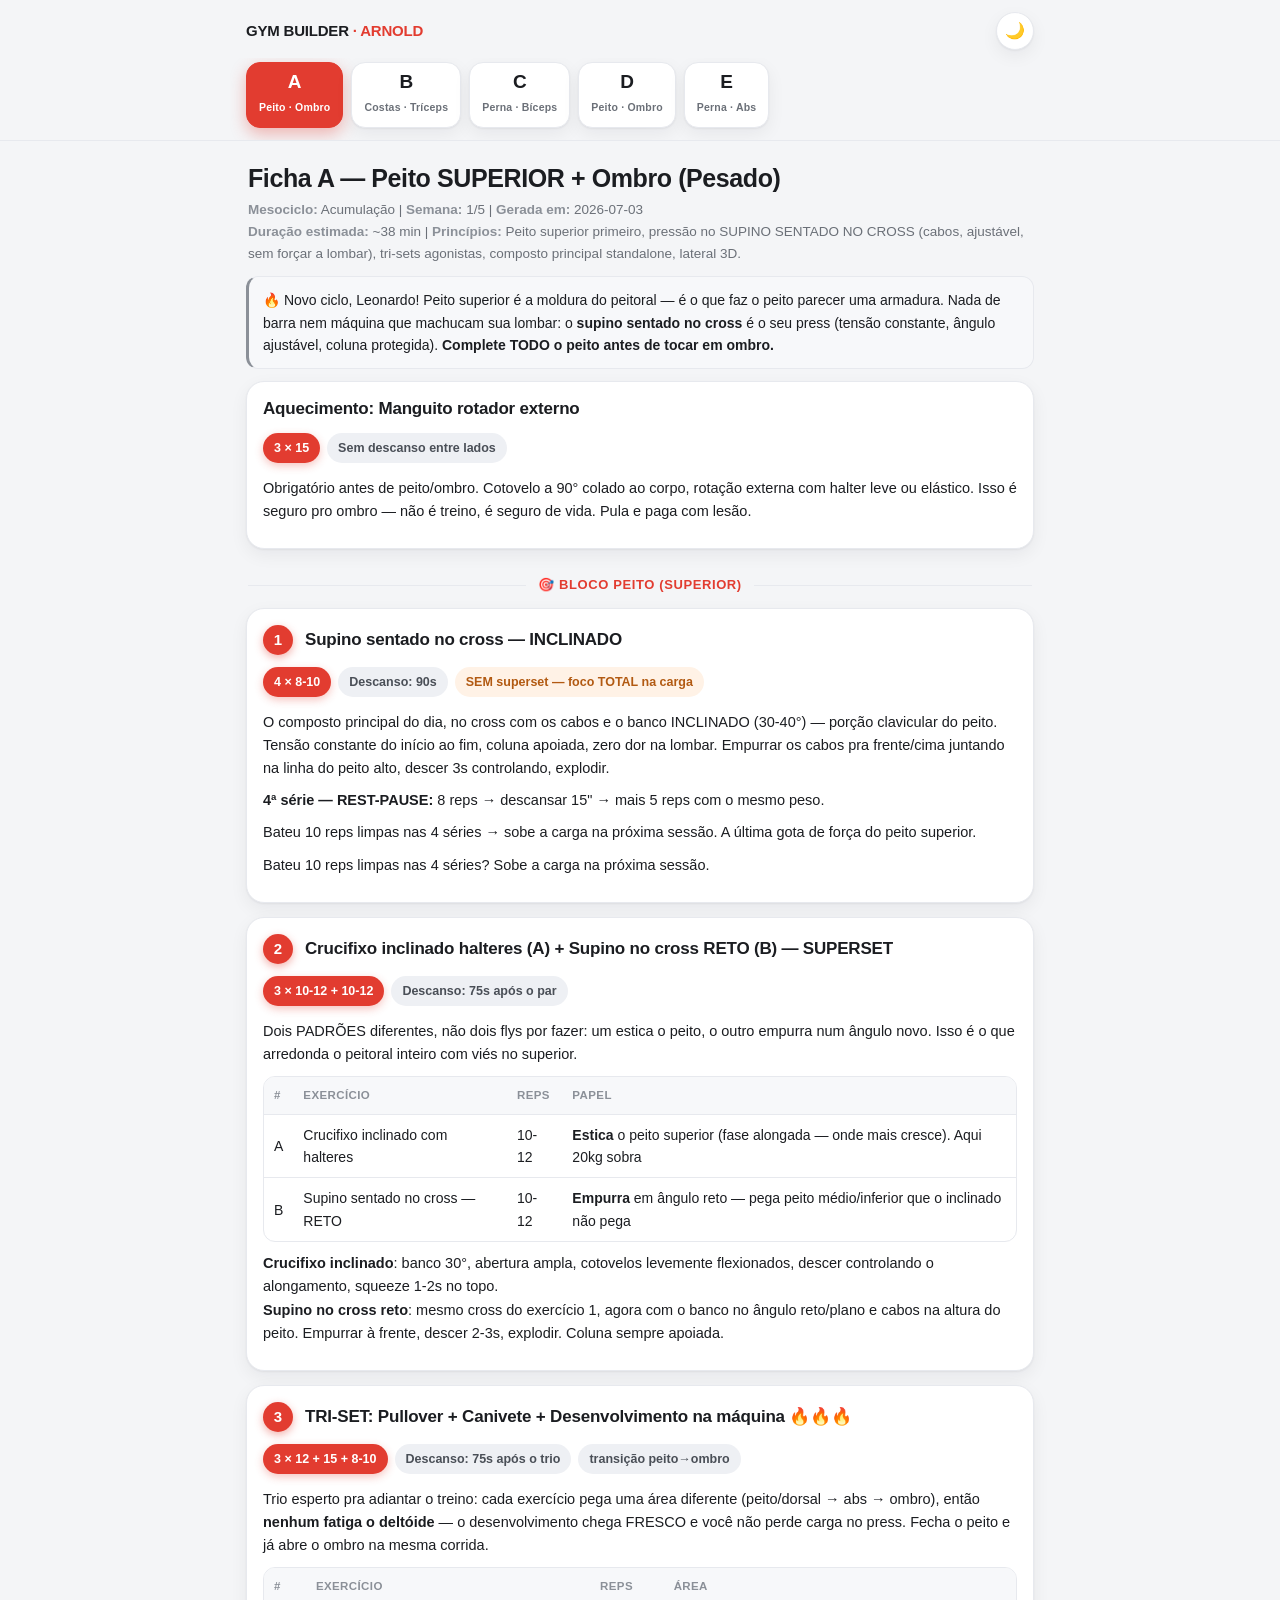
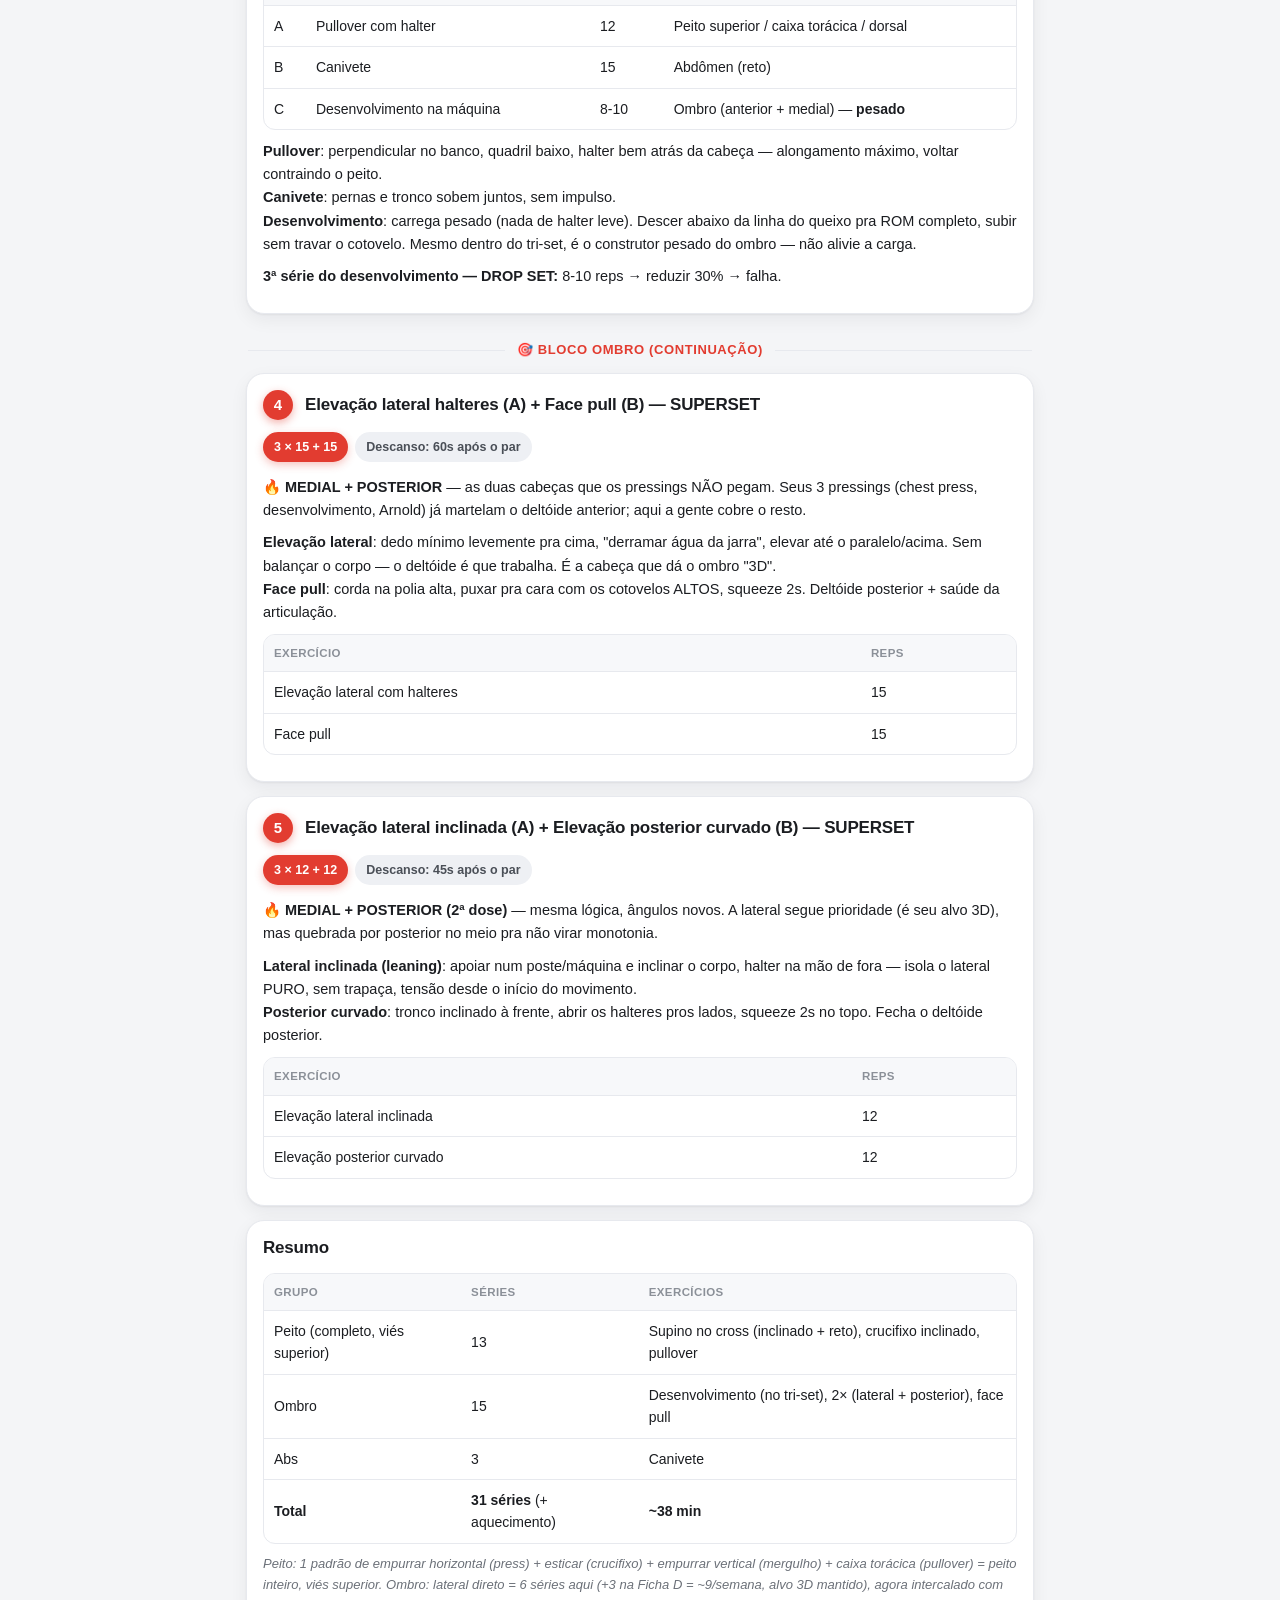
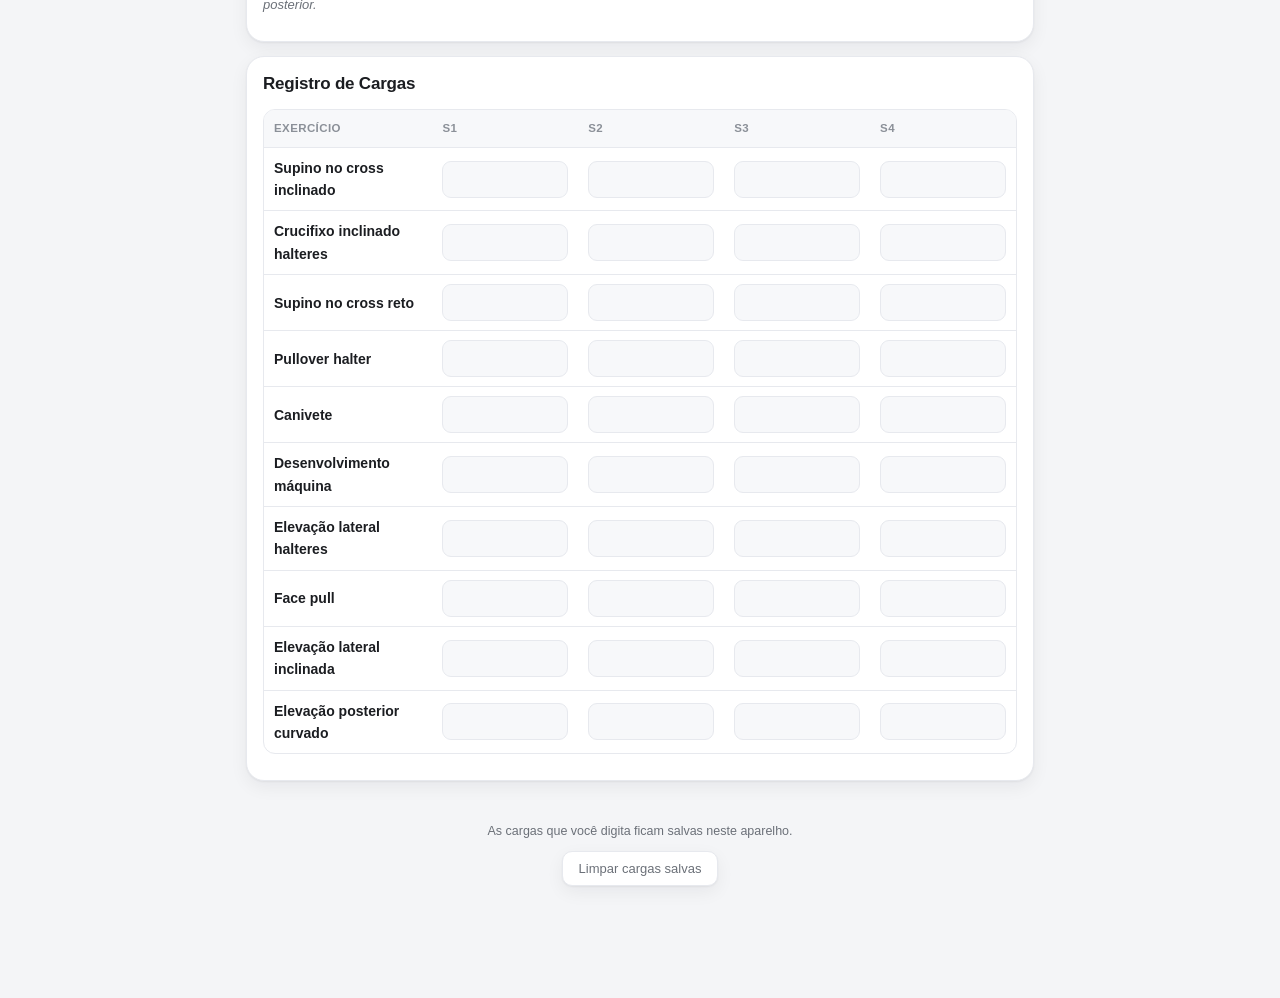
==== commit bd6b0966: "Supino no cross substitui máquina de supino (A e D) — protege a lombar" ====
--- a/index.html
+++ b/index.html
@@ -111,21 +111,22 @@
 </header>
 <main>
 <section class="ficha" id="ficha-a"><h1 class="ficha-title">Ficha A — Peito SUPERIOR + Ombro (Pesado)</h1>
-<p class="meta"><strong>Mesociclo:</strong> Acumulação | <strong>Semana:</strong> 1/5 | <strong>Gerada em:</strong> 2026-07-03<br><strong>Duração estimada:</strong> ~38 min | <strong>Princípios:</strong> Peito superior primeiro, pressão PESADA na máquina de chest press inclinado (sem barra, sem depender de halter), tri-sets agonistas, composto pesado standalone, lateral 3D.</p>
-<div class="callout">🔥 Novo ciclo, Leonardo! Peito superior é a moldura do peitoral — é o que faz o peito parecer uma armadura. Hoje a gente move PESO de verdade: nada de barra que machuca sua lombar, nada de halter leve. A máquina de chest press inclinado carrega o que você aguentar. <strong>Complete TODO o peito antes de tocar em ombro.</strong></div>
+<p class="meta"><strong>Mesociclo:</strong> Acumulação | <strong>Semana:</strong> 1/5 | <strong>Gerada em:</strong> 2026-07-03<br><strong>Duração estimada:</strong> ~38 min | <strong>Princípios:</strong> Peito superior primeiro, pressão no SUPINO SENTADO NO CROSS (cabos, ajustável, sem forçar a lombar), tri-sets agonistas, composto principal standalone, lateral 3D.</p>
+<div class="callout">🔥 Novo ciclo, Leonardo! Peito superior é a moldura do peitoral — é o que faz o peito parecer uma armadura. Nada de barra nem máquina que machucam sua lombar: o <strong>supino sentado no cross</strong> é o seu press (tensão constante, ângulo ajustável, coluna protegida). <strong>Complete TODO o peito antes de tocar em ombro.</strong></div>
 <article class="card"><div class="card-head nonum"><h2>Aquecimento: Manguito rotador externo</h2></div><div class="pills"><span class="pill primary">3 × 15</span><span class="pill">Sem descanso entre lados</span></div><div class="card-body">
 <p>Obrigatório antes de peito/ombro. Cotovelo a 90° colado ao corpo, rotação externa com halter leve ou elástico. Isso é seguro pro ombro — não é treino, é seguro de vida. Pula e paga com lesão.</p>
 </div></article>
 <div class="block-label"><span>🎯 BLOCO PEITO (superior)</span></div>
-<article class="card"><div class="card-head"><span class="num">1</span><h2>Supino inclinado na máquina (chest press inclinado)</h2></div><div class="pills"><span class="pill primary">4 × 8-10</span><span class="pill">Descanso: 90s</span><span class="pill tech">SEM superset — foco TOTAL na carga</span></div><div class="card-body">
-<p>O composto principal do dia e a resposta pros seus dois problemas: assento fixo e trajetória guiada (zero dor na lombar do banco ruim) e peso ILIMITADO (nada de halter de 20kg leve). Regular o banco/pegada na <strong>inclinação</strong> — porção clavicular do peito. Descer 3s controlando, pausar 1s embaixo, explodir na subida.</p>
-<p><strong>4ª série — REST-PAUSE:</strong> 8 reps → descansar 15&quot; → mais 5 reps com o mesmo peso. A última gota de força do peito superior.</p>
+<article class="card"><div class="card-head"><span class="num">1</span><h2>Supino sentado no cross — INCLINADO</h2></div><div class="pills"><span class="pill primary">4 × 8-10</span><span class="pill">Descanso: 90s</span><span class="pill tech">SEM superset — foco TOTAL na carga</span></div><div class="card-body">
+<p>O composto principal do dia, no cross com os cabos e o banco INCLINADO (30-40°) — porção clavicular do peito. Tensão constante do início ao fim, coluna apoiada, zero dor na lombar. Empurrar os cabos pra frente/cima juntando na linha do peito alto, descer 3s controlando, explodir.</p>
+<p><strong>4ª série — REST-PAUSE:</strong> 8 reps → descansar 15&quot; → mais 5 reps com o mesmo peso.</p>
+<p>Bateu 10 reps limpas nas 4 séries → sobe a carga na próxima sessão. A última gota de força do peito superior.</p>
 <p>Bateu 10 reps limpas nas 4 séries? Sobe a carga na próxima sessão.</p>
 </div></article>
-<article class="card"><div class="card-head"><span class="num">2</span><h2>Crucifixo inclinado halteres (A) + Chest press RETO (B) — SUPERSET</h2></div><div class="pills"><span class="pill primary">3 × 10-12 + 10-12</span><span class="pill">Descanso: 75s após o par</span></div><div class="card-body">
+<article class="card"><div class="card-head"><span class="num">2</span><h2>Crucifixo inclinado halteres (A) + Supino no cross RETO (B) — SUPERSET</h2></div><div class="pills"><span class="pill primary">3 × 10-12 + 10-12</span><span class="pill">Descanso: 75s após o par</span></div><div class="card-body">
 <p>Dois PADRÕES diferentes, não dois flys por fazer: um estica o peito, o outro empurra num ângulo novo. Isso é o que arredonda o peitoral inteiro com viés no superior.</p>
-<div class="tbl-wrap"><table><thead><tr><th>#</th><th>Exercício</th><th>Reps</th><th>Papel</th></tr></thead><tbody><tr><td>A</td><td>Crucifixo inclinado com halteres</td><td>10-12</td><td><strong>Estica</strong> o peito superior (fase alongada — onde mais cresce). Aqui 20kg sobra</td></tr><tr><td>B</td><td>Chest press no ajuste reto/plano</td><td>10-12</td><td><strong>Empurra</strong> em ângulo reto — pega peito médio/inferior que o inclinado não pega</td></tr></tbody></table></div>
-<p><strong>Crucifixo inclinado</strong>: banco 30°, abertura ampla, cotovelos levemente flexionados, descer controlando o alongamento, squeeze 1-2s no topo.<br><strong>Chest press reto</strong>: mesma máquina do exercício 1, agora regulada no ângulo reto/plano. Pode ir pesado — segurança pra treinar até perto da falha. Descer 2-3s, explodir na subida.</p>
+<div class="tbl-wrap"><table><thead><tr><th>#</th><th>Exercício</th><th>Reps</th><th>Papel</th></tr></thead><tbody><tr><td>A</td><td>Crucifixo inclinado com halteres</td><td>10-12</td><td><strong>Estica</strong> o peito superior (fase alongada — onde mais cresce). Aqui 20kg sobra</td></tr><tr><td>B</td><td>Supino sentado no cross — RETO</td><td>10-12</td><td><strong>Empurra</strong> em ângulo reto — pega peito médio/inferior que o inclinado não pega</td></tr></tbody></table></div>
+<p><strong>Crucifixo inclinado</strong>: banco 30°, abertura ampla, cotovelos levemente flexionados, descer controlando o alongamento, squeeze 1-2s no topo.<br><strong>Supino no cross reto</strong>: mesmo cross do exercício 1, agora com o banco no ângulo reto/plano e cabos na altura do peito. Empurrar à frente, descer 2-3s, explodir. Coluna sempre apoiada.</p>
 </div></article>
 <article class="card"><div class="card-head"><span class="num">3</span><h2>TRI-SET: Pullover + Canivete + Desenvolvimento na máquina 🔥🔥🔥</h2></div><div class="pills"><span class="pill primary">3 × 12 + 15 + 8-10</span><span class="pill">Descanso: 75s após o trio</span><span class="pill">transição peito→ombro</span></div><div class="card-body">
 <p>Trio esperto pra adiantar o treino: cada exercício pega uma área diferente (peito/dorsal → abs → ombro), então <strong>nenhum fatiga o deltóide</strong> — o desenvolvimento chega FRESCO e você não perde carga no press. Fecha o peito e já abre o ombro na mesma corrida.</p>
@@ -145,11 +146,11 @@
 <div class="tbl-wrap"><table><thead><tr><th>Exercício</th><th>Reps</th></tr></thead><tbody><tr><td>Elevação lateral inclinada</td><td>12</td></tr><tr><td>Elevação posterior curvado</td><td>12</td></tr></tbody></table></div>
 </div></article>
 <article class="card"><div class="card-head nonum"><h2>Resumo</h2></div><div class="card-body">
-<div class="tbl-wrap"><table><thead><tr><th>Grupo</th><th>Séries</th><th>Exercícios</th></tr></thead><tbody><tr><td>Peito (completo, viés superior)</td><td>13</td><td>Chest press inclinado, crucifixo inclinado, chest press reto, pullover</td></tr><tr><td>Ombro</td><td>15</td><td>Desenvolvimento (no tri-set), 2× (lateral + posterior), face pull</td></tr><tr><td>Abs</td><td>3</td><td>Canivete</td></tr><tr><td><strong>Total</strong></td><td><strong>31 séries</strong> (+ aquecimento)</td><td><strong>~38 min</strong></td></tr></tbody></table></div>
+<div class="tbl-wrap"><table><thead><tr><th>Grupo</th><th>Séries</th><th>Exercícios</th></tr></thead><tbody><tr><td>Peito (completo, viés superior)</td><td>13</td><td>Supino no cross (inclinado + reto), crucifixo inclinado, pullover</td></tr><tr><td>Ombro</td><td>15</td><td>Desenvolvimento (no tri-set), 2× (lateral + posterior), face pull</td></tr><tr><td>Abs</td><td>3</td><td>Canivete</td></tr><tr><td><strong>Total</strong></td><td><strong>31 séries</strong> (+ aquecimento)</td><td><strong>~38 min</strong></td></tr></tbody></table></div>
 <p class="note"><em>Peito: 1 padrão de empurrar horizontal (press) + esticar (crucifixo) + empurrar vertical (mergulho) + caixa torácica (pullover) = peito inteiro, viés superior. Ombro: lateral direto = 6 séries aqui (+3 na Ficha D = ~9/semana, alvo 3D mantido), agora intercalado com posterior.</em></p>
 </div></article>
 <article class="card"><div class="card-head nonum"><h2>Registro de Cargas</h2></div><div class="card-body">
-<div class="tbl-wrap"><table><thead><tr><th>Exercício</th><th>S1</th><th>S2</th><th>S3</th><th>S4</th></tr></thead><tbody><tr><td class="exname">Chest press inclinado</td><td><input class="load" inputmode="decimal" data-key="a|Chest press inclinado|S1"></td><td><input class="load" inputmode="decimal" data-key="a|Chest press inclinado|S2"></td><td><input class="load" inputmode="decimal" data-key="a|Chest press inclinado|S3"></td><td><input class="load" inputmode="decimal" data-key="a|Chest press inclinado|S4"></td></tr><tr><td class="exname">Crucifixo inclinado halteres</td><td><input class="load" inputmode="decimal" data-key="a|Crucifixo inclinado halteres|S1"></td><td><input class="load" inputmode="decimal" data-key="a|Crucifixo inclinado halteres|S2"></td><td><input class="load" inputmode="decimal" data-key="a|Crucifixo inclinado halteres|S3"></td><td><input class="load" inputmode="decimal" data-key="a|Crucifixo inclinado halteres|S4"></td></tr><tr><td class="exname">Chest press reto</td><td><input class="load" inputmode="decimal" data-key="a|Chest press reto|S1"></td><td><input class="load" inputmode="decimal" data-key="a|Chest press reto|S2"></td><td><input class="load" inputmode="decimal" data-key="a|Chest press reto|S3"></td><td><input class="load" inputmode="decimal" data-key="a|Chest press reto|S4"></td></tr><tr><td class="exname">Pullover halter</td><td><input class="load" inputmode="decimal" data-key="a|Pullover halter|S1"></td><td><input class="load" inputmode="decimal" data-key="a|Pullover halter|S2"></td><td><input class="load" inputmode="decimal" data-key="a|Pullover halter|S3"></td><td><input class="load" inputmode="decimal" data-key="a|Pullover halter|S4"></td></tr><tr><td class="exname">Canivete</td><td><input class="load" inputmode="decimal" data-key="a|Canivete|S1"></td><td><input class="load" inputmode="decimal" data-key="a|Canivete|S2"></td><td><input class="load" inputmode="decimal" data-key="a|Canivete|S3"></td><td><input class="load" inputmode="decimal" data-key="a|Canivete|S4"></td></tr><tr><td class="exname">Desenvolvimento máquina</td><td><input class="load" inputmode="decimal" data-key="a|Desenvolvimento máquina|S1"></td><td><input class="load" inputmode="decimal" data-key="a|Desenvolvimento máquina|S2"></td><td><input class="load" inputmode="decimal" data-key="a|Desenvolvimento máquina|S3"></td><td><input class="load" inputmode="decimal" data-key="a|Desenvolvimento máquina|S4"></td></tr><tr><td class="exname">Elevação lateral halteres</td><td><input class="load" inputmode="decimal" data-key="a|Elevação lateral halteres|S1"></td><td><input class="load" inputmode="decimal" data-key="a|Elevação lateral halteres|S2"></td><td><input class="load" inputmode="decimal" data-key="a|Elevação lateral halteres|S3"></td><td><input class="load" inputmode="decimal" data-key="a|Elevação lateral halteres|S4"></td></tr><tr><td class="exname">Face pull</td><td><input class="load" inputmode="decimal" data-key="a|Face pull|S1"></td><td><input class="load" inputmode="decimal" data-key="a|Face pull|S2"></td><td><input class="load" inputmode="decimal" data-key="a|Face pull|S3"></td><td><input class="load" inputmode="decimal" data-key="a|Face pull|S4"></td></tr><tr><td class="exname">Elevação lateral inclinada</td><td><input class="load" inputmode="decimal" data-key="a|Elevação lateral inclinada|S1"></td><td><input class="load" inputmode="decimal" data-key="a|Elevação lateral inclinada|S2"></td><td><input class="load" inputmode="decimal" data-key="a|Elevação lateral inclinada|S3"></td><td><input class="load" inputmode="decimal" data-key="a|Elevação lateral inclinada|S4"></td></tr><tr><td class="exname">Elevação posterior curvado</td><td><input class="load" inputmode="decimal" data-key="a|Elevação posterior curvado|S1"></td><td><input class="load" inputmode="decimal" data-key="a|Elevação posterior curvado|S2"></td><td><input class="load" inputmode="decimal" data-key="a|Elevação posterior curvado|S3"></td><td><input class="load" inputmode="decimal" data-key="a|Elevação posterior curvado|S4"></td></tr></tbody></table></div>
+<div class="tbl-wrap"><table><thead><tr><th>Exercício</th><th>S1</th><th>S2</th><th>S3</th><th>S4</th></tr></thead><tbody><tr><td class="exname">Supino no cross inclinado</td><td><input class="load" inputmode="decimal" data-key="a|Supino no cross inclinado|S1"></td><td><input class="load" inputmode="decimal" data-key="a|Supino no cross inclinado|S2"></td><td><input class="load" inputmode="decimal" data-key="a|Supino no cross inclinado|S3"></td><td><input class="load" inputmode="decimal" data-key="a|Supino no cross inclinado|S4"></td></tr><tr><td class="exname">Crucifixo inclinado halteres</td><td><input class="load" inputmode="decimal" data-key="a|Crucifixo inclinado halteres|S1"></td><td><input class="load" inputmode="decimal" data-key="a|Crucifixo inclinado halteres|S2"></td><td><input class="load" inputmode="decimal" data-key="a|Crucifixo inclinado halteres|S3"></td><td><input class="load" inputmode="decimal" data-key="a|Crucifixo inclinado halteres|S4"></td></tr><tr><td class="exname">Supino no cross reto</td><td><input class="load" inputmode="decimal" data-key="a|Supino no cross reto|S1"></td><td><input class="load" inputmode="decimal" data-key="a|Supino no cross reto|S2"></td><td><input class="load" inputmode="decimal" data-key="a|Supino no cross reto|S3"></td><td><input class="load" inputmode="decimal" data-key="a|Supino no cross reto|S4"></td></tr><tr><td class="exname">Pullover halter</td><td><input class="load" inputmode="decimal" data-key="a|Pullover halter|S1"></td><td><input class="load" inputmode="decimal" data-key="a|Pullover halter|S2"></td><td><input class="load" inputmode="decimal" data-key="a|Pullover halter|S3"></td><td><input class="load" inputmode="decimal" data-key="a|Pullover halter|S4"></td></tr><tr><td class="exname">Canivete</td><td><input class="load" inputmode="decimal" data-key="a|Canivete|S1"></td><td><input class="load" inputmode="decimal" data-key="a|Canivete|S2"></td><td><input class="load" inputmode="decimal" data-key="a|Canivete|S3"></td><td><input class="load" inputmode="decimal" data-key="a|Canivete|S4"></td></tr><tr><td class="exname">Desenvolvimento máquina</td><td><input class="load" inputmode="decimal" data-key="a|Desenvolvimento máquina|S1"></td><td><input class="load" inputmode="decimal" data-key="a|Desenvolvimento máquina|S2"></td><td><input class="load" inputmode="decimal" data-key="a|Desenvolvimento máquina|S3"></td><td><input class="load" inputmode="decimal" data-key="a|Desenvolvimento máquina|S4"></td></tr><tr><td class="exname">Elevação lateral halteres</td><td><input class="load" inputmode="decimal" data-key="a|Elevação lateral halteres|S1"></td><td><input class="load" inputmode="decimal" data-key="a|Elevação lateral halteres|S2"></td><td><input class="load" inputmode="decimal" data-key="a|Elevação lateral halteres|S3"></td><td><input class="load" inputmode="decimal" data-key="a|Elevação lateral halteres|S4"></td></tr><tr><td class="exname">Face pull</td><td><input class="load" inputmode="decimal" data-key="a|Face pull|S1"></td><td><input class="load" inputmode="decimal" data-key="a|Face pull|S2"></td><td><input class="load" inputmode="decimal" data-key="a|Face pull|S3"></td><td><input class="load" inputmode="decimal" data-key="a|Face pull|S4"></td></tr><tr><td class="exname">Elevação lateral inclinada</td><td><input class="load" inputmode="decimal" data-key="a|Elevação lateral inclinada|S1"></td><td><input class="load" inputmode="decimal" data-key="a|Elevação lateral inclinada|S2"></td><td><input class="load" inputmode="decimal" data-key="a|Elevação lateral inclinada|S3"></td><td><input class="load" inputmode="decimal" data-key="a|Elevação lateral inclinada|S4"></td></tr><tr><td class="exname">Elevação posterior curvado</td><td><input class="load" inputmode="decimal" data-key="a|Elevação posterior curvado|S1"></td><td><input class="load" inputmode="decimal" data-key="a|Elevação posterior curvado|S2"></td><td><input class="load" inputmode="decimal" data-key="a|Elevação posterior curvado|S3"></td><td><input class="load" inputmode="decimal" data-key="a|Elevação posterior curvado|S4"></td></tr></tbody></table></div>
 </div></article></section><section class="ficha" id="ficha-b"><h1 class="ficha-title">Ficha B — Costas + Tríceps</h1>
 <p class="meta"><strong>Mesociclo:</strong> Acumulação | <strong>Semana:</strong> 1/5 | <strong>Gerada em:</strong> 2026-07-03<br><strong>Duração estimada:</strong> ~40 min | <strong>Princípios:</strong> TODO o bloco de costas primeiro → TODO o bloco de tríceps depois (não alternar grupos). Supersets agonistas costas+costas e tríceps+tríceps, 1 tri-set de tríceps, técnicas intensificadoras.</p>
 <div class="callout">Costas e tríceps só treinam UMA vez na semana — sessão DENSA. Faz TODA a costas primeiro (com o dorsal fresco), depois ataca o tríceps. Bônus: as puxadas usam bíceps, não tríceps — então seu tríceps chega inteiro pro bloco dele.</div>
@@ -226,10 +227,10 @@
 <p>Cotovelo a 90°, rotação externa leve. Obrigatório antes de peito/ombro.</p>
 </div></article>
 <div class="block-label"><span>🎯 BLOCO PEITO (superior)</span></div>
-<article class="card"><div class="card-head"><span class="num">1</span><h2>Chest press inclinado (A) + Crossover polia baixa (B) — SUPERSET</h2></div><div class="pills"><span class="pill primary">3 × 12 + 15</span><span class="pill">Descanso: 60s após o par</span></div><div class="card-body">
+<article class="card"><div class="card-head"><span class="num">1</span><h2>Supino no cross inclinado (A) + Crossover polia baixa (B) — SUPERSET</h2></div><div class="pills"><span class="pill primary">3 × 12 + 15</span><span class="pill">Descanso: 60s após o par</span></div><div class="card-body">
 <p>🔥 <strong>PRESS + CABO</strong> — dois padrões diferentes (empurrar + apertar), carga moderada (2ª frequência da semana).</p>
-<p><strong>Chest press inclinado</strong>: mesma máquina da Ficha A, mas mais leve e mais reps (12) — estímulo, não carga máxima. Peito superior.<br><strong>Crossover baixo</strong>: cabos na polia baixa, subir cruzando na frente até a altura do queixo, squeeze 2s. Peito superior na fase contraída — curva de resistência oposta ao press.</p>
-<div class="tbl-wrap"><table><thead><tr><th>Exercício</th><th>Reps</th></tr></thead><tbody><tr><td>Chest press inclinado</td><td>12</td></tr><tr><td>Crossover polia baixa</td><td>15</td></tr></tbody></table></div>
+<p><strong>Supino no cross inclinado</strong>: mesmo supino no cross da Ficha A (banco inclinado), mas mais leve e mais reps (12) — estímulo, não carga máxima. Peito superior, coluna apoiada.<br><strong>Crossover baixo</strong>: cabos na polia baixa, subir cruzando na frente até a altura do queixo, squeeze 2s. Peito superior na fase contraída — curva de resistência oposta ao press.</p>
+<div class="tbl-wrap"><table><thead><tr><th>Exercício</th><th>Reps</th></tr></thead><tbody><tr><td>Supino no cross inclinado</td><td>12</td></tr><tr><td>Crossover polia baixa</td><td>15</td></tr></tbody></table></div>
 </div></article>
 <article class="card"><div class="card-head"><span class="num">2</span><h2>Pullover com halter (A) + Canivete (B) — FINISHER PEITO + ABS</h2></div><div class="pills"><span class="pill primary">3 × 12 + 15</span><span class="pill">Descanso: 45s após o par</span></div><div class="card-body">
 <p><strong>Pullover</strong>: o Arnold sagrado — caixa torácica + peito superior + serrátil. Perpendicular no banco, quadril baixo, halter bem atrás da cabeça, alongamento máximo. Voltar contraindo o peito.<br><strong>Canivete</strong>: pernas e tronco sobem juntos, reto abdominal completo.</p>
@@ -245,11 +246,11 @@
 <div class="tbl-wrap"><table><thead><tr><th>Exercício</th><th>Reps</th></tr></thead><tbody><tr><td>Elevação lateral sentado</td><td>12</td></tr><tr><td>Elevação posterior no cabo</td><td>15</td></tr></tbody></table></div>
 </div></article>
 <article class="card"><div class="card-head nonum"><h2>Resumo</h2></div><div class="card-body">
-<div class="tbl-wrap"><table><thead><tr><th>Grupo</th><th>Séries</th><th>Exercícios</th></tr></thead><tbody><tr><td>Peito (viés superior)</td><td>9</td><td>Chest press inclinado, crossover baixo, pullover</td></tr><tr><td>Ombro</td><td>9</td><td>Arnold press, lateral sentado, posterior cabo</td></tr><tr><td>Abs</td><td>3</td><td>Canivete</td></tr><tr><td><strong>Total</strong></td><td><strong>21 séries</strong></td><td><strong>~32 min</strong></td></tr></tbody></table></div>
+<div class="tbl-wrap"><table><thead><tr><th>Grupo</th><th>Séries</th><th>Exercícios</th></tr></thead><tbody><tr><td>Peito (viés superior)</td><td>9</td><td>Supino no cross inclinado, crossover baixo, pullover</td></tr><tr><td>Ombro</td><td>9</td><td>Arnold press, lateral sentado, posterior cabo</td></tr><tr><td>Abs</td><td>3</td><td>Canivete</td></tr><tr><td><strong>Total</strong></td><td><strong>21 séries</strong></td><td><strong>~32 min</strong></td></tr></tbody></table></div>
 <p class="note"><em>2ª frequência semanal — press moderado + cabo + pullover no peito; Arnold press + lateral + posterior no ombro. Lateral direto = 3 séries aqui (+6 na Ficha A = ~9/semana, alvo 3D). Sem 3 laterais empilhadas — cada padrão com um papel.</em></p>
 </div></article>
 <article class="card"><div class="card-head nonum"><h2>Registro de Cargas</h2></div><div class="card-body">
-<div class="tbl-wrap"><table><thead><tr><th>Exercício</th><th>S1</th><th>S2</th><th>S3</th></tr></thead><tbody><tr><td class="exname">Chest press inclinado</td><td><input class="load" inputmode="decimal" data-key="d|Chest press inclinado|S1"></td><td><input class="load" inputmode="decimal" data-key="d|Chest press inclinado|S2"></td><td><input class="load" inputmode="decimal" data-key="d|Chest press inclinado|S3"></td></tr><tr><td class="exname">Crossover polia baixa</td><td><input class="load" inputmode="decimal" data-key="d|Crossover polia baixa|S1"></td><td><input class="load" inputmode="decimal" data-key="d|Crossover polia baixa|S2"></td><td><input class="load" inputmode="decimal" data-key="d|Crossover polia baixa|S3"></td></tr><tr><td class="exname">Pullover halter</td><td><input class="load" inputmode="decimal" data-key="d|Pullover halter|S1"></td><td><input class="load" inputmode="decimal" data-key="d|Pullover halter|S2"></td><td><input class="load" inputmode="decimal" data-key="d|Pullover halter|S3"></td></tr><tr><td class="exname">Canivete</td><td><input class="load" inputmode="decimal" data-key="d|Canivete|S1"></td><td><input class="load" inputmode="decimal" data-key="d|Canivete|S2"></td><td><input class="load" inputmode="decimal" data-key="d|Canivete|S3"></td></tr><tr><td class="exname">Arnold Press sentado</td><td><input class="load" inputmode="decimal" data-key="d|Arnold Press sentado|S1"></td><td><input class="load" inputmode="decimal" data-key="d|Arnold Press sentado|S2"></td><td><input class="load" inputmode="decimal" data-key="d|Arnold Press sentado|S3"></td></tr><tr><td class="exname">Elevação lateral sentado</td><td><input class="load" inputmode="decimal" data-key="d|Elevação lateral sentado|S1"></td><td><input class="load" inputmode="decimal" data-key="d|Elevação lateral sentado|S2"></td><td><input class="load" inputmode="decimal" data-key="d|Elevação lateral sentado|S3"></td></tr><tr><td class="exname">Elevação posterior cabo</td><td><input class="load" inputmode="decimal" data-key="d|Elevação posterior cabo|S1"></td><td><input class="load" inputmode="decimal" data-key="d|Elevação posterior cabo|S2"></td><td><input class="load" inputmode="decimal" data-key="d|Elevação posterior cabo|S3"></td></tr></tbody></table></div>
+<div class="tbl-wrap"><table><thead><tr><th>Exercício</th><th>S1</th><th>S2</th><th>S3</th></tr></thead><tbody><tr><td class="exname">Supino no cross inclinado</td><td><input class="load" inputmode="decimal" data-key="d|Supino no cross inclinado|S1"></td><td><input class="load" inputmode="decimal" data-key="d|Supino no cross inclinado|S2"></td><td><input class="load" inputmode="decimal" data-key="d|Supino no cross inclinado|S3"></td></tr><tr><td class="exname">Crossover polia baixa</td><td><input class="load" inputmode="decimal" data-key="d|Crossover polia baixa|S1"></td><td><input class="load" inputmode="decimal" data-key="d|Crossover polia baixa|S2"></td><td><input class="load" inputmode="decimal" data-key="d|Crossover polia baixa|S3"></td></tr><tr><td class="exname">Pullover halter</td><td><input class="load" inputmode="decimal" data-key="d|Pullover halter|S1"></td><td><input class="load" inputmode="decimal" data-key="d|Pullover halter|S2"></td><td><input class="load" inputmode="decimal" data-key="d|Pullover halter|S3"></td></tr><tr><td class="exname">Canivete</td><td><input class="load" inputmode="decimal" data-key="d|Canivete|S1"></td><td><input class="load" inputmode="decimal" data-key="d|Canivete|S2"></td><td><input class="load" inputmode="decimal" data-key="d|Canivete|S3"></td></tr><tr><td class="exname">Arnold Press sentado</td><td><input class="load" inputmode="decimal" data-key="d|Arnold Press sentado|S1"></td><td><input class="load" inputmode="decimal" data-key="d|Arnold Press sentado|S2"></td><td><input class="load" inputmode="decimal" data-key="d|Arnold Press sentado|S3"></td></tr><tr><td class="exname">Elevação lateral sentado</td><td><input class="load" inputmode="decimal" data-key="d|Elevação lateral sentado|S1"></td><td><input class="load" inputmode="decimal" data-key="d|Elevação lateral sentado|S2"></td><td><input class="load" inputmode="decimal" data-key="d|Elevação lateral sentado|S3"></td></tr><tr><td class="exname">Elevação posterior cabo</td><td><input class="load" inputmode="decimal" data-key="d|Elevação posterior cabo|S1"></td><td><input class="load" inputmode="decimal" data-key="d|Elevação posterior cabo|S2"></td><td><input class="load" inputmode="decimal" data-key="d|Elevação posterior cabo|S3"></td></tr></tbody></table></div>
 </div></article></section><section class="ficha" id="ficha-e"><h1 class="ficha-title">Ficha E — Perna (retomada) + Abdômen</h1>
 <p class="meta"><strong>Mesociclo:</strong> Acumulação | <strong>Semana:</strong> 1/5 | <strong>Gerada em:</strong> 2026-07-03<br><strong>Duração estimada:</strong> ~36 min | <strong>Princípios:</strong> MESMO bloco de perna da Ficha C (exercícios idênticos, mesma execução). Aqui a perna é cruzada com ABS em tri-sets, abs intercalado ao longo da sessão. Carga conservadora, RPE ≤7, sem falha, sem técnica intensificadora na perna.</p>
 <div class="callout warn">⚠️ <strong>Retomada pós-op joelho.</strong> Mesma carga conservadora da Ficha C. RPE máx: 7, sem falha.<br>🔁 <strong>Bloco de perna IDÊNTICO ao da Ficha C</strong> — mesmos exercícios, mesmas séries/reps, mesma carga. A diferença é só o parceiro: em C a perna casa com bíceps, aqui casa com abs. É essa repetição que faz a perna progredir com segurança.</div>
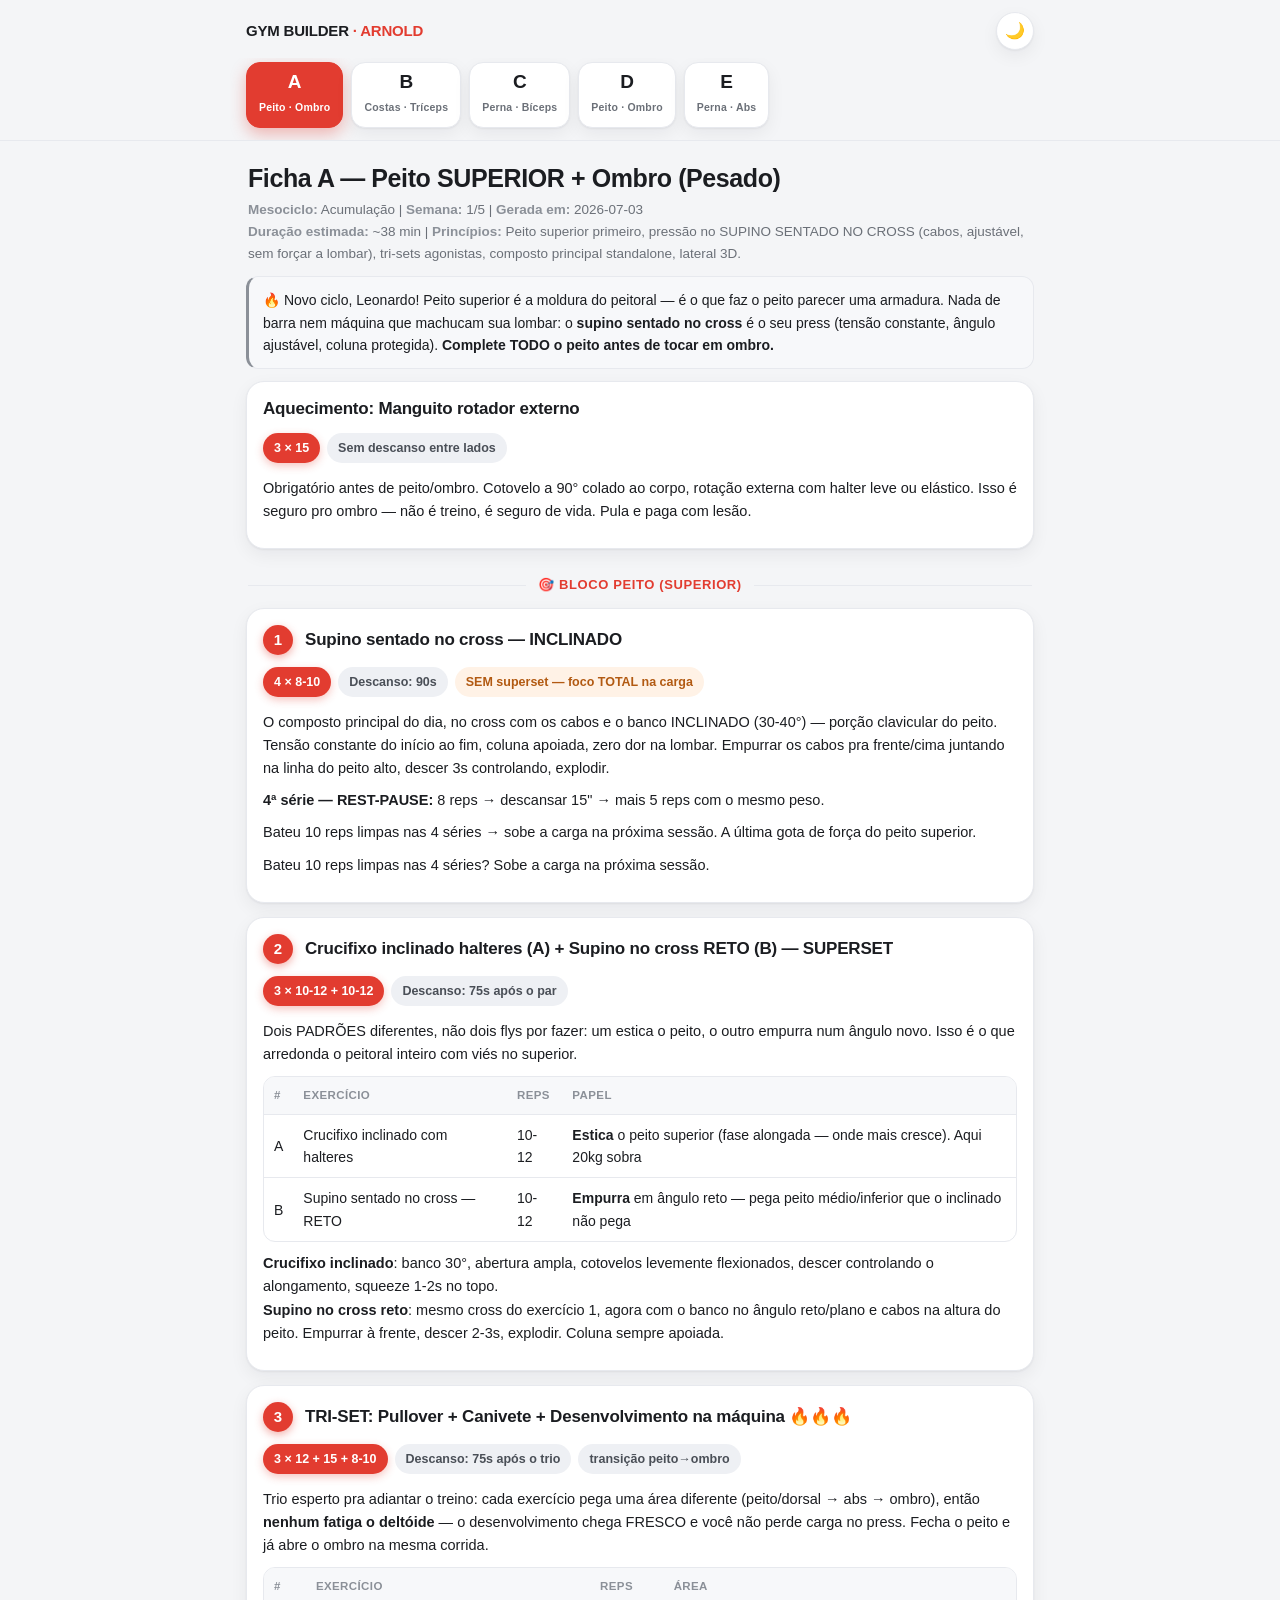
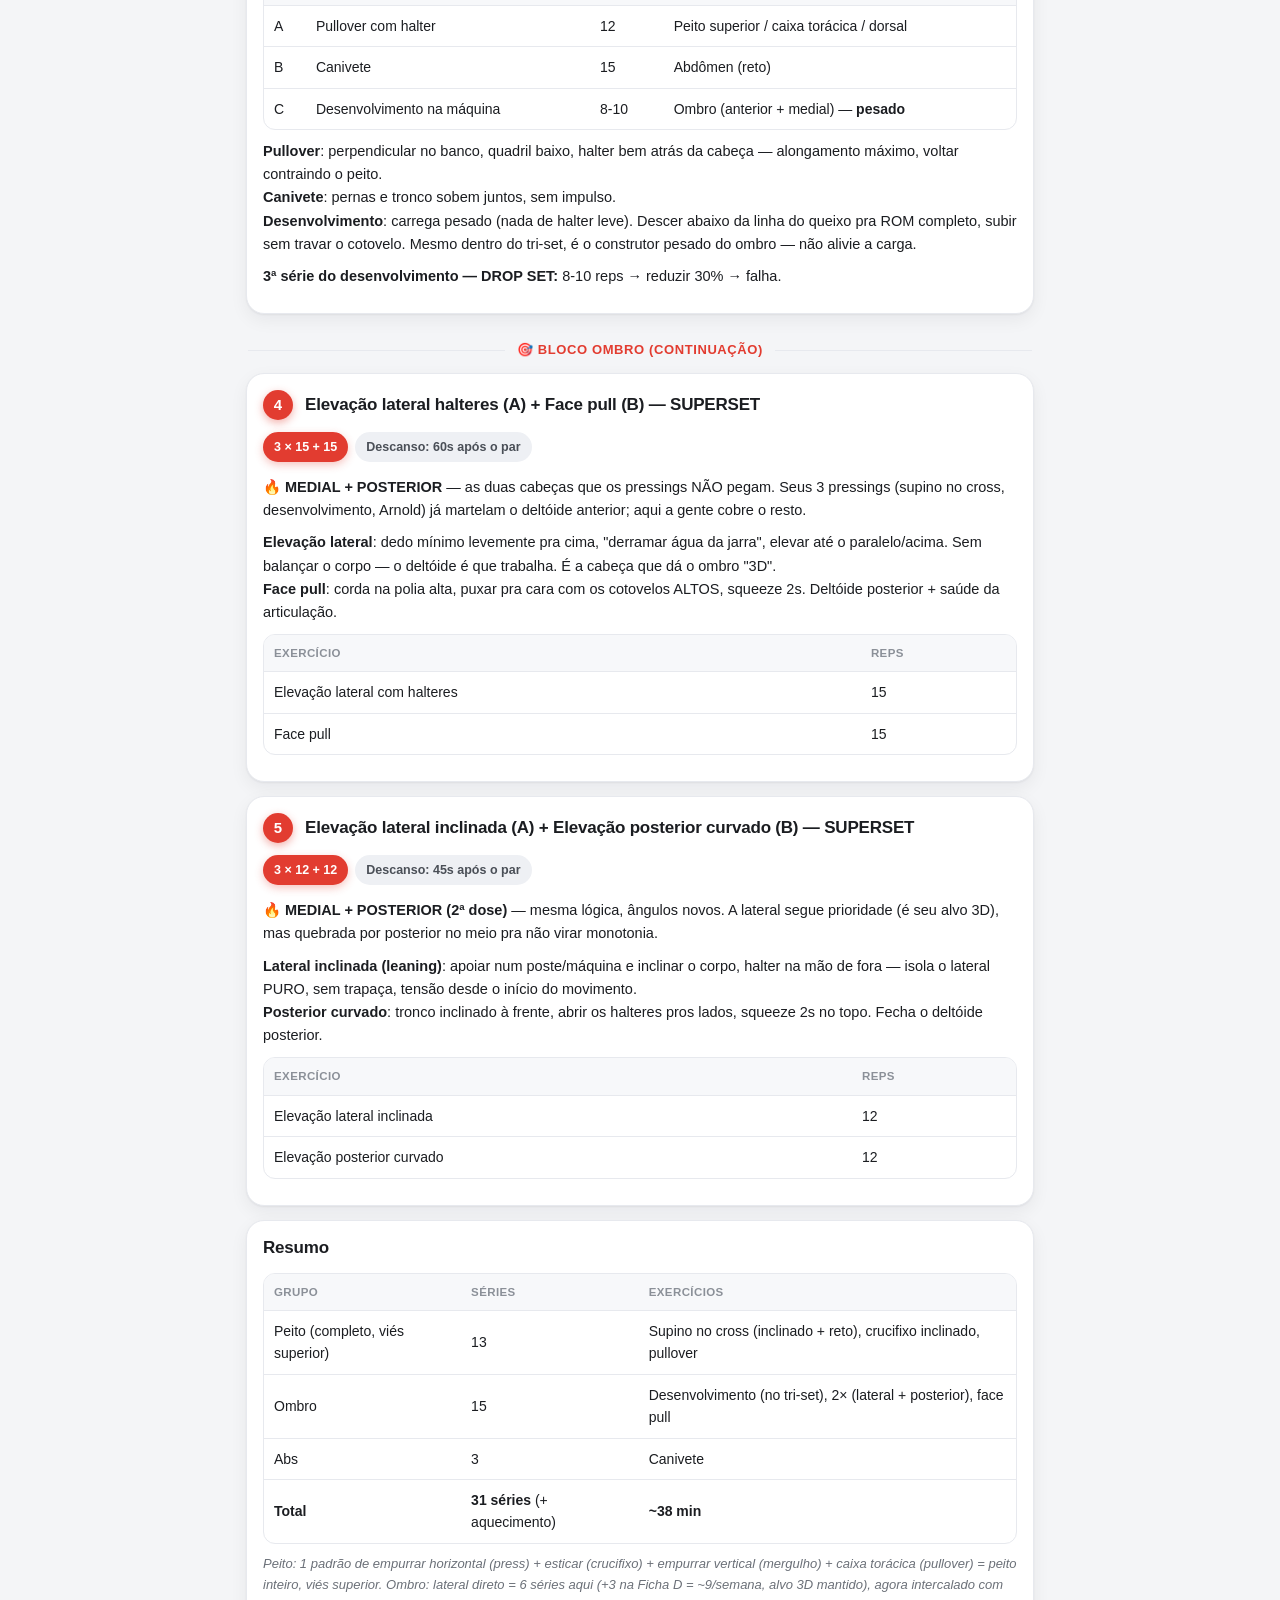
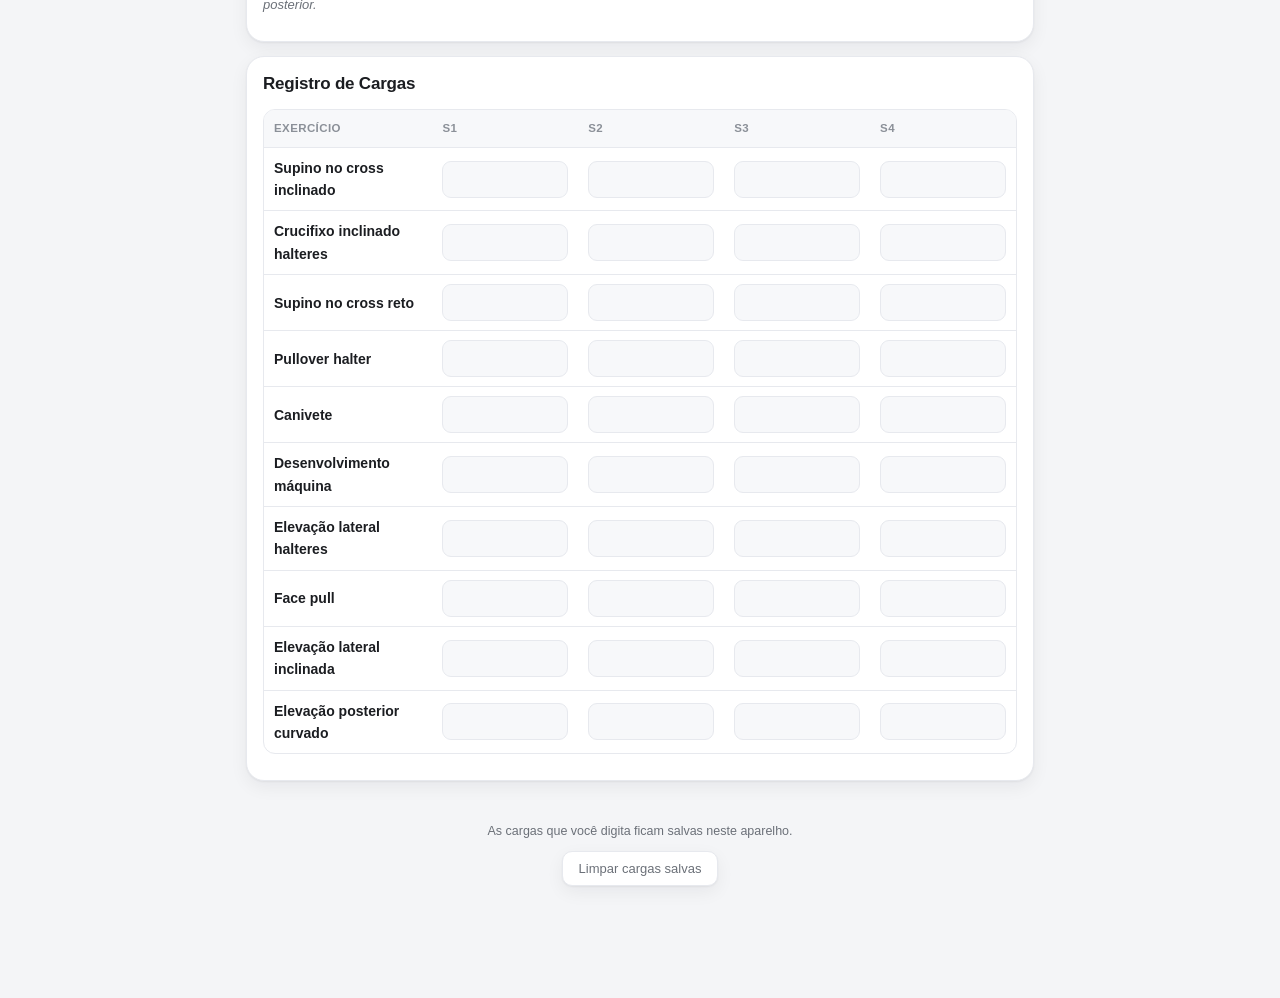
==== commit 1e9b1b82: "Ajusta menção 'chest press' -> supino no cross na explicação do ombro" ====
--- a/index.html
+++ b/index.html
@@ -136,7 +136,7 @@
 </div></article>
 <div class="block-label"><span>🎯 BLOCO OMBRO (continuação)</span></div>
 <article class="card"><div class="card-head"><span class="num">4</span><h2>Elevação lateral halteres (A) + Face pull (B) — SUPERSET</h2></div><div class="pills"><span class="pill primary">3 × 15 + 15</span><span class="pill">Descanso: 60s após o par</span></div><div class="card-body">
-<p>🔥 <strong>MEDIAL + POSTERIOR</strong> — as duas cabeças que os pressings NÃO pegam. Seus 3 pressings (chest press, desenvolvimento, Arnold) já martelam o deltóide anterior; aqui a gente cobre o resto.</p>
+<p>🔥 <strong>MEDIAL + POSTERIOR</strong> — as duas cabeças que os pressings NÃO pegam. Seus 3 pressings (supino no cross, desenvolvimento, Arnold) já martelam o deltóide anterior; aqui a gente cobre o resto.</p>
 <p><strong>Elevação lateral</strong>: dedo mínimo levemente pra cima, &quot;derramar água da jarra&quot;, elevar até o paralelo/acima. Sem balançar o corpo — o deltóide é que trabalha. É a cabeça que dá o ombro &quot;3D&quot;.<br><strong>Face pull</strong>: corda na polia alta, puxar pra cara com os cotovelos ALTOS, squeeze 2s. Deltóide posterior + saúde da articulação.</p>
 <div class="tbl-wrap"><table><thead><tr><th>Exercício</th><th>Reps</th></tr></thead><tbody><tr><td>Elevação lateral com halteres</td><td>15</td></tr><tr><td>Face pull</td><td>15</td></tr></tbody></table></div>
 </div></article>
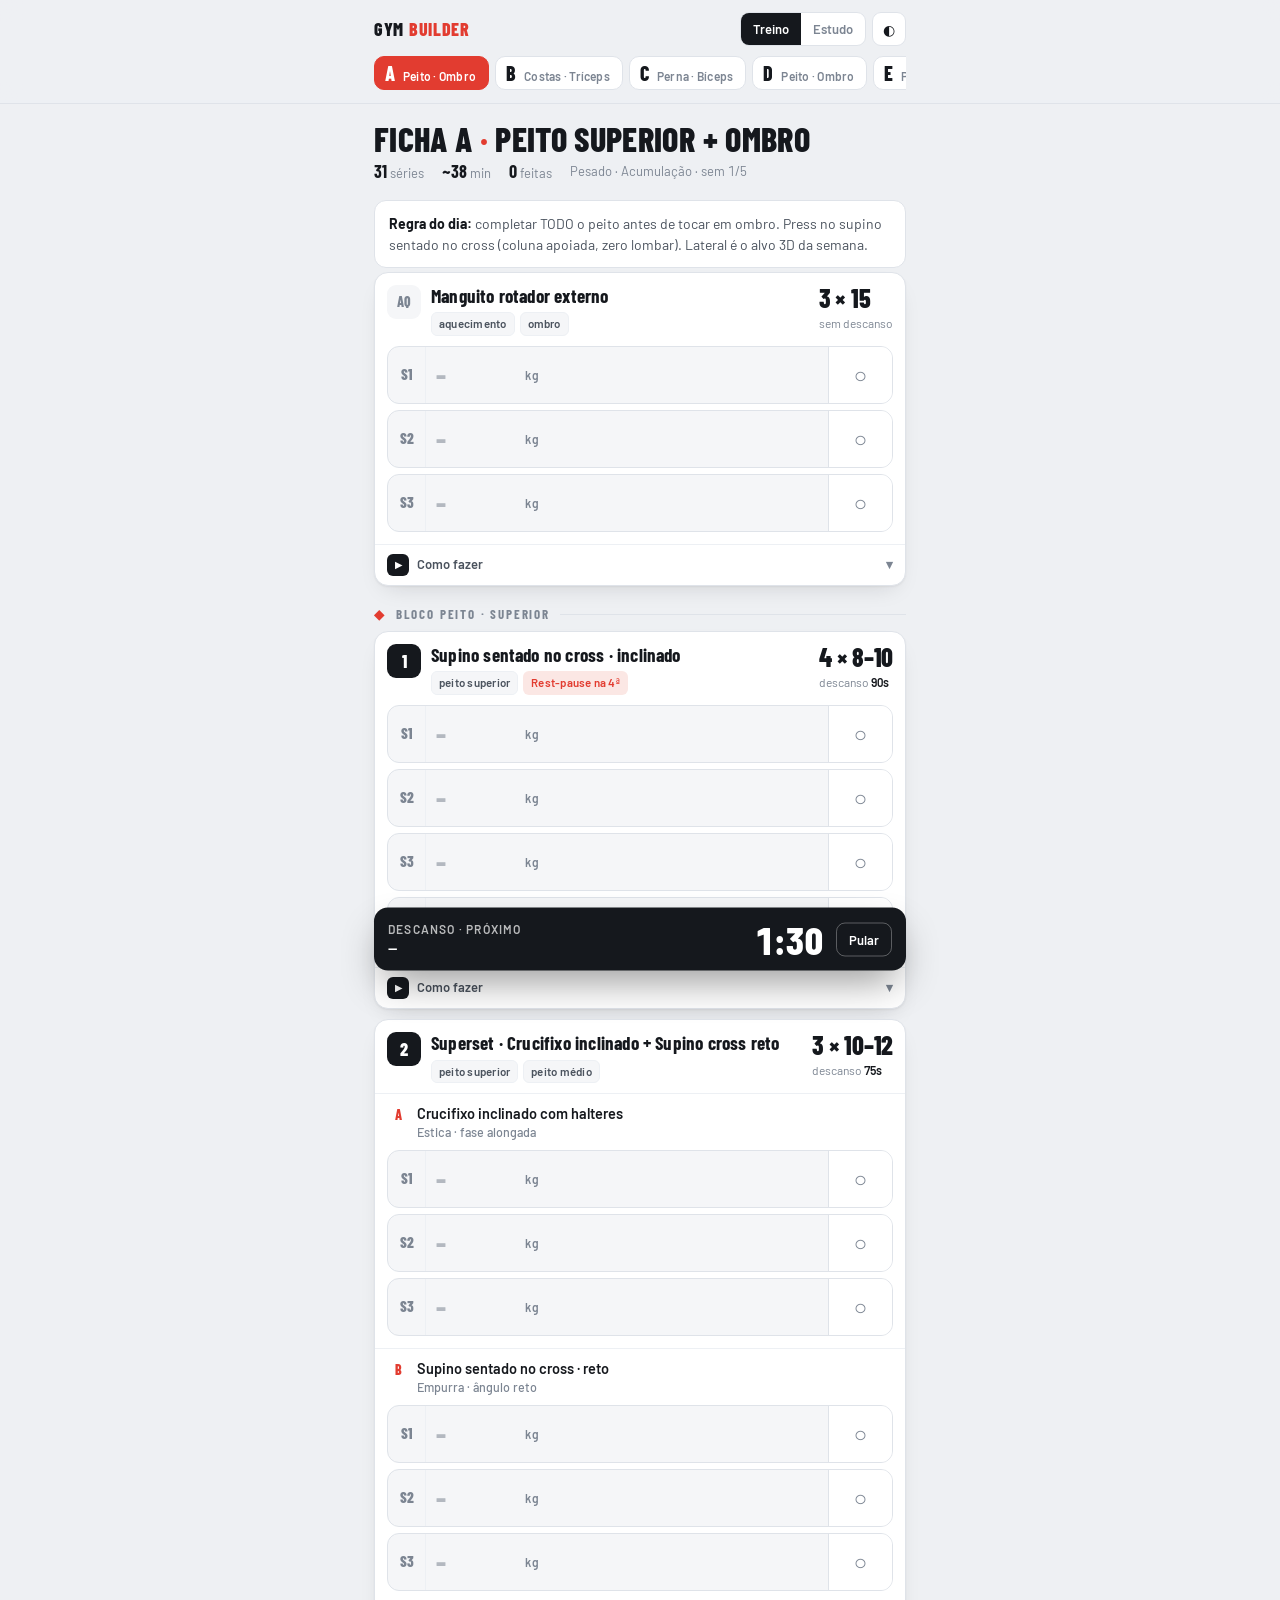
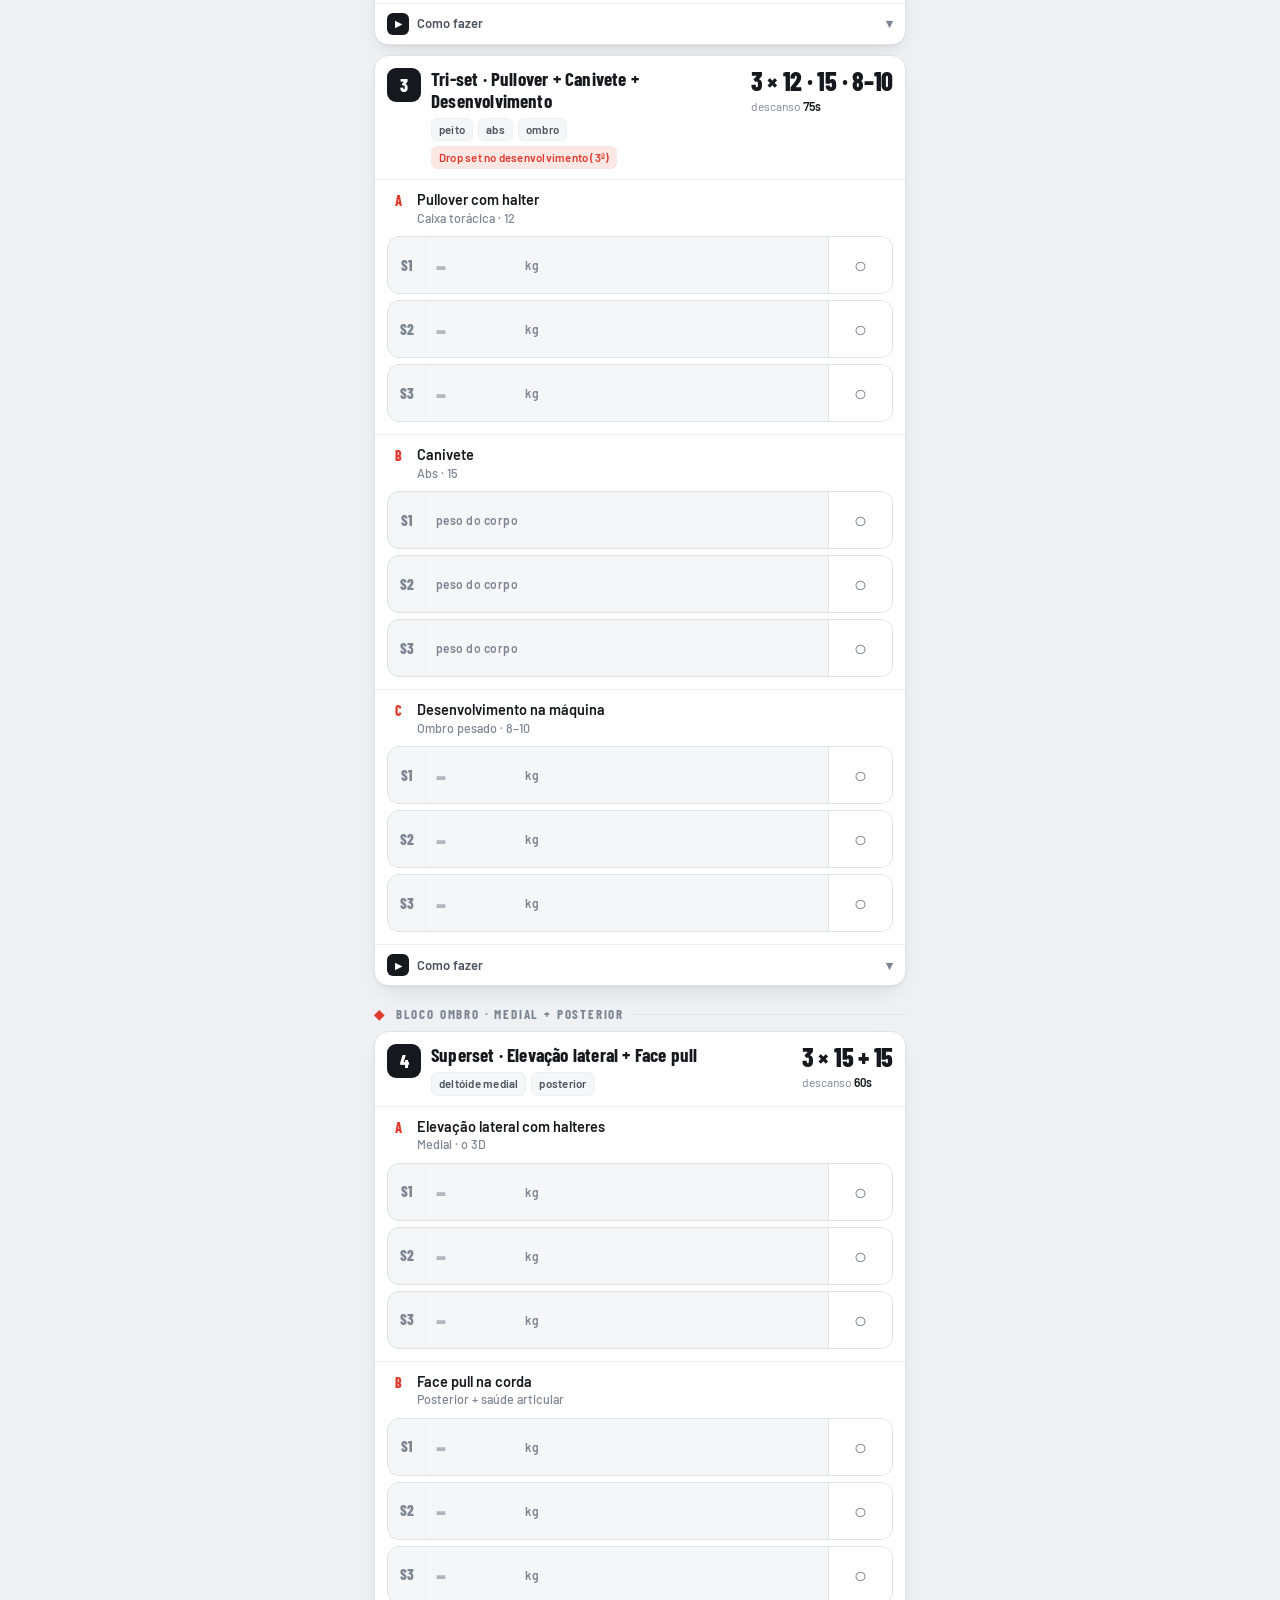
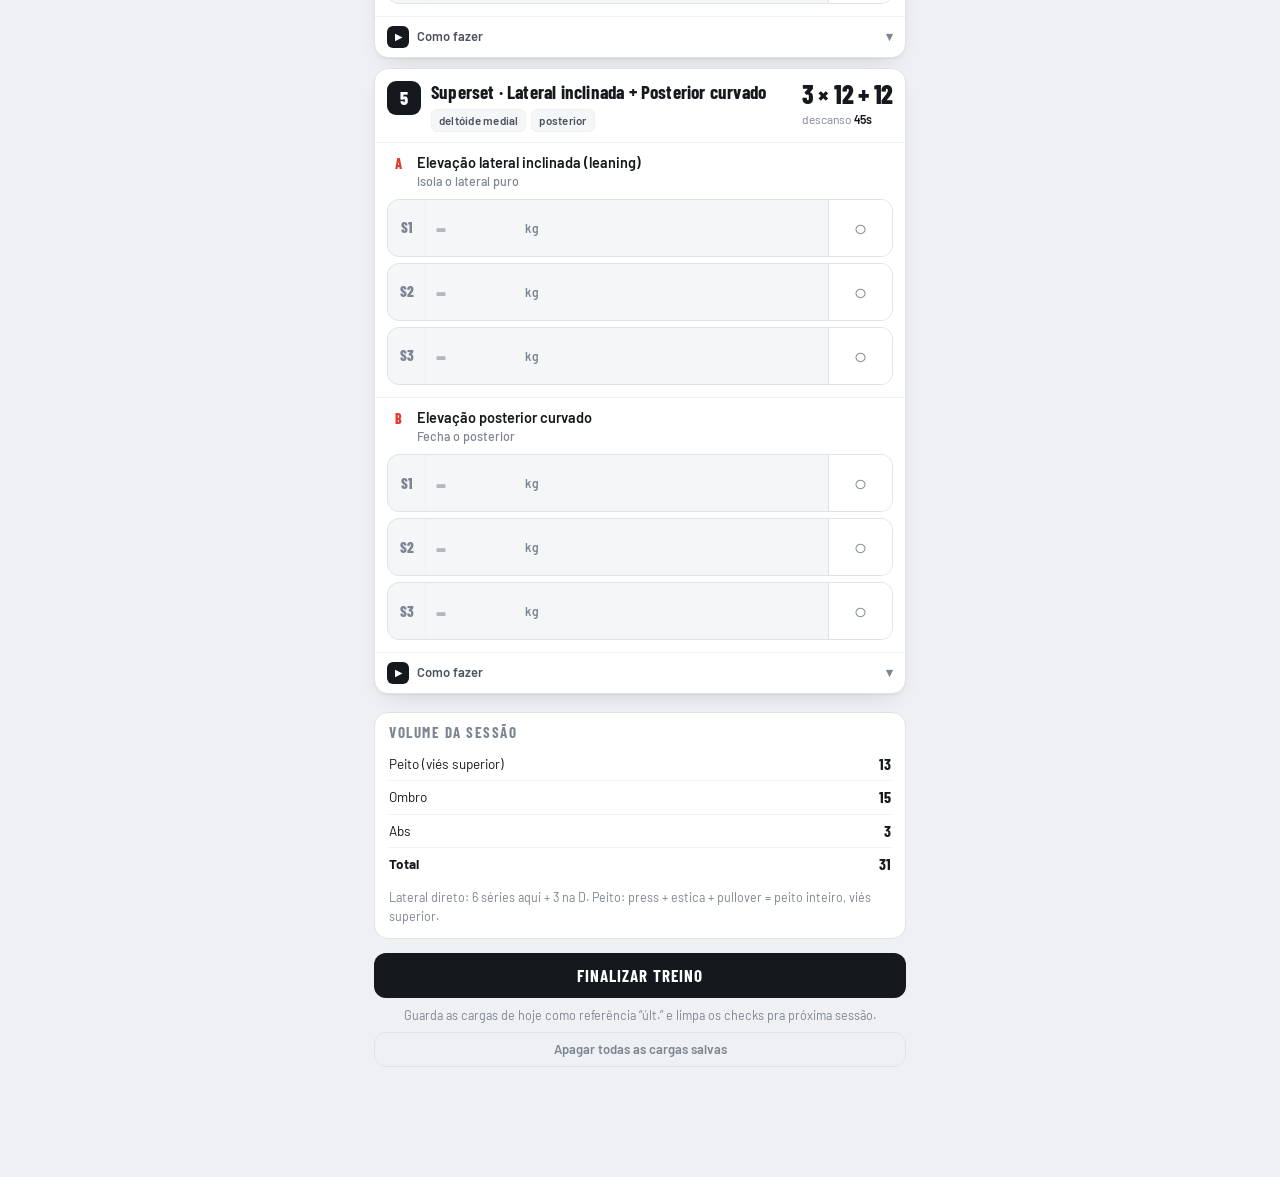
==== commit 24ea7a80: "Gym Builder v2 vira a página principal: 5 fichas, carga por série, vídeos, cronômetro, finalizar tre" ====
--- a/index.html
+++ b/index.html
@@ -1,327 +1,578 @@
 <!DOCTYPE html>
-<html lang="pt-BR" data-theme="light">
+<html lang="pt-BR">
 <head>
 <meta charset="utf-8">
 <meta name="viewport" content="width=device-width, initial-scale=1, viewport-fit=cover">
-<meta name="theme-color" content="#e23c30">
-<title>Gym Builder — Fichas</title>
+<meta name="theme-color" content="#E23C30">
+<title>Gym Builder</title>
+<link rel="preconnect" href="https://fonts.googleapis.com">
+<link rel="stylesheet" href="https://fonts.googleapis.com/css2?family=Barlow+Condensed:wght@600;700;800&family=Barlow:wght@400;500;600;700&display=swap">
 <style>
 :root{
---red:#e23c30;--red-d:#c22a20;
---bg:#f4f5f7;--surface:#ffffff;--surface2:#f7f8fa;
---line:#e7e9ee;--txt:#1b1d21;--mut:#6b7078;--soft:#8b9098;
---pill:#eef0f4;--pilltx:#4a4f57;--tech:#fff2e6;--techtx:#b25a12;
---shadow:0 1px 2px rgba(20,22,28,.05),0 6px 18px rgba(20,22,28,.06);
---radius:18px;}
-html[data-theme="dark"]{
---bg:#0c0d0f;--surface:#17181c;--surface2:#1c1e23;
---line:#2a2d33;--txt:#eceef2;--mut:#9a9ea6;--soft:#7c828b;
---pill:#25272d;--pilltx:#c9ccd3;--tech:#2c2013;--techtx:#f0ad5e;
---shadow:0 1px 2px rgba(0,0,0,.4),0 8px 22px rgba(0,0,0,.35);}
-*{box-sizing:border-box;-webkit-tap-highlight-color:transparent;}
-body{margin:0;background:var(--bg);color:var(--txt);
-font:16px/1.6 -apple-system,BlinkMacSystemFont,'SF Pro Text','Segoe UI',Roboto,Arial,sans-serif;
-padding-bottom:70px;-webkit-font-smoothing:antialiased;}
-
-/* header + abas */
-header{position:sticky;top:0;z-index:50;background:var(--bg);
-backdrop-filter:saturate(1.4) blur(8px);border-bottom:1px solid var(--line);}
-.brandrow{display:flex;align-items:center;justify-content:space-between;
-padding:12px 16px 8px;max-width:820px;margin:0 auto;}
-.brand{font-weight:800;letter-spacing:-.2px;font-size:15px;color:var(--txt);}
-.brand span{color:var(--red);}
-.themebtn{background:var(--surface);border:1px solid var(--line);border-radius:50%;
-width:38px;height:38px;font-size:16px;cursor:pointer;line-height:1;box-shadow:var(--shadow);}
-.tabs{display:flex;gap:8px;overflow-x:auto;padding:4px 16px 12px;max-width:820px;
-margin:0 auto;scrollbar-width:none;}
-.tabs::-webkit-scrollbar{display:none;}
-.tab{flex:0 0 auto;min-width:66px;padding:9px 12px;border:1px solid var(--line);
-border-radius:14px;background:var(--surface);color:var(--mut);text-align:center;
-cursor:pointer;transition:.15s;box-shadow:var(--shadow);}
-.tab b{display:block;font-size:19px;line-height:1.1;color:var(--txt);font-weight:800;}
-.tab small{font-size:10.5px;font-weight:600;letter-spacing:.2px;}
-.tab.active{background:var(--red);border-color:var(--red);box-shadow:0 6px 16px rgba(226,60,48,.35);}
-.tab.active b,.tab.active small{color:#fff;}
-
-main{max-width:820px;margin:0 auto;padding:16px;}
-.ficha{display:none;}
-.ficha.active{display:block;animation:f .22s ease;}
-@keyframes f{from{opacity:0;transform:translateY(6px);}to{opacity:1;transform:none;}}
-
-.ficha-title{font-size:25px;font-weight:800;letter-spacing:-.4px;margin:6px 2px 6px;line-height:1.2;}
-p.meta{color:var(--mut);font-size:13.5px;margin:0 2px 4px;}
-p.meta strong{color:var(--soft);font-weight:600;}
-
-.block-label{display:flex;align-items:center;gap:12px;margin:26px 2px 12px;
-color:var(--red);font-weight:800;font-size:13px;letter-spacing:.6px;text-transform:uppercase;}
-.block-label:before,.block-label:after{content:"";height:1px;background:var(--line);flex:1;}
-.block-label span{flex:0 0 auto;}
-
-/* cartão de exercício */
-.card{background:var(--surface);border:1px solid var(--line);border-radius:var(--radius);
-box-shadow:var(--shadow);padding:16px 16px 4px;margin:0 0 14px;}
-.card-head{display:flex;align-items:center;gap:12px;}
-.card-head.nonum{gap:0;}
-.num{flex:0 0 auto;width:30px;height:30px;border-radius:50%;background:var(--red);
-color:#fff;font-weight:800;font-size:15px;display:grid;place-items:center;
-box-shadow:0 3px 8px rgba(226,60,48,.4);}
-.card-head h2{margin:0;font-size:17px;font-weight:700;letter-spacing:-.2px;line-height:1.3;}
-.pills{display:flex;flex-wrap:wrap;gap:7px;margin:12px 0 4px;}
-.pill{background:var(--pill);color:var(--pilltx);padding:5px 11px;border-radius:999px;
-font-size:12.5px;font-weight:600;white-space:nowrap;}
-.pill.primary{background:var(--red);color:#fff;box-shadow:0 3px 9px rgba(226,60,48,.3);}
-.pill.tech{background:var(--tech);color:var(--techtx);}
-.card-body{padding:4px 0 12px;}
-.card-body p{margin:9px 0;font-size:14.5px;color:var(--txt);}
-.card-body p:first-child{margin-top:6px;}
-strong{color:var(--txt);font-weight:700;}
-em{color:var(--mut);}
-code{background:var(--pill);padding:1px 6px;border-radius:6px;font-size:13px;color:var(--red);}
-h3{font-size:13px;color:var(--red);margin:16px 0 8px;text-transform:uppercase;letter-spacing:.4px;}
-p.note{color:var(--mut);font-style:italic;font-size:13px;}
-
-.callout{background:var(--surface2);border:1px solid var(--line);border-left:3px solid var(--soft);
-padding:12px 14px;border-radius:12px;margin:12px 0;font-size:14px;color:var(--txt);}
-.callout.warn{border-left-color:var(--red);}
-
-.tbl-wrap{overflow-x:auto;margin:10px 0;border:1px solid var(--line);border-radius:12px;}
-table{border-collapse:collapse;width:100%;font-size:14px;}
-th{background:var(--surface2);color:var(--soft);padding:9px 10px;text-align:left;
-font-weight:700;font-size:11.5px;text-transform:uppercase;letter-spacing:.4px;
-border-bottom:1px solid var(--line);}
-td{padding:9px 10px;border-bottom:1px solid var(--line);}
-tr:last-child td{border-bottom:none;}
-td.exname{font-weight:600;}
-input.load{width:100%;min-width:54px;background:var(--surface2);border:1px solid var(--line);
-border-radius:9px;color:var(--red);padding:9px 4px;text-align:center;font-size:15px;font-weight:800;}
-input.load:focus{outline:none;border-color:var(--red);background:var(--surface);}
-
-footer{text-align:center;color:var(--mut);font-size:12.5px;padding:26px 16px;max-width:820px;margin:0 auto;}
-footer button{background:var(--surface);color:var(--mut);border:1px solid var(--line);
-border-radius:10px;padding:9px 16px;font-size:13px;cursor:pointer;box-shadow:var(--shadow);margin-top:10px;}
+  --accent:#E23C30; --accent-soft:#FBE7E4;
+  --ok:#1F9D6B; --ok-soft:#DFF3EA;
+  --warn:#B25A12; --warn-soft:#FFF2E6;
+  --bg:#EEF0F3; --surface:#FFFFFF; --surface-2:#F5F6F8; --line:#DFE3E9; --line-2:#EDF0F4;
+  --ink:#15181D; --ink-2:#4B535E; --mute:#7C8592;
+  --rail:#15181D; --rail-ink:#fff;
+  --shadow:0 1px 2px rgba(21,24,29,.05),0 10px 24px -12px rgba(21,24,29,.18);
+  --media:#1B1F26;
+  --display:'Barlow Condensed','Arial Narrow',Impact,sans-serif;
+  --body:'Barlow','Helvetica Neue',Arial,sans-serif;
+}
+@media (prefers-color-scheme:dark){
+  :root:not([data-theme="light"]){
+    --accent:#F0483B; --accent-soft:#3A1C19;
+    --ok:#3BC48A; --ok-soft:#173026;
+    --warn:#F0AD5E; --warn-soft:#2C2013;
+    --bg:#0E1013; --surface:#171A1F; --surface-2:#1E2228; --line:#2A2F37; --line-2:#22262D;
+    --ink:#EDEFF3; --ink-2:#B6BCC6; --mute:#7F8794;
+    --rail:#EDEFF3; --rail-ink:#0E1013;
+    --shadow:0 1px 2px rgba(0,0,0,.4),0 12px 28px -12px rgba(0,0,0,.6);
+    --media:#0A0C0F;
+  }
+}
+:root[data-theme="dark"]{
+  --accent:#F0483B; --accent-soft:#3A1C19;
+  --ok:#3BC48A; --ok-soft:#173026;
+  --warn:#F0AD5E; --warn-soft:#2C2013;
+  --bg:#0E1013; --surface:#171A1F; --surface-2:#1E2228; --line:#2A2F37; --line-2:#22262D;
+  --ink:#EDEFF3; --ink-2:#B6BCC6; --mute:#7F8794;
+  --rail:#EDEFF3; --rail-ink:#0E1013;
+  --shadow:0 1px 2px rgba(0,0,0,.4),0 12px 28px -12px rgba(0,0,0,.6);
+  --media:#0A0C0F;
+}
+*{box-sizing:border-box;-webkit-tap-highlight-color:transparent}
+body{margin:0;background:var(--bg);color:var(--ink);font:15px/1.5 var(--body);-webkit-font-smoothing:antialiased;padding-bottom:110px}
+button{font-family:inherit;cursor:pointer}
+button:focus-visible,input:focus-visible,[tabindex]:focus-visible{outline:2px solid var(--accent);outline-offset:2px}
+.wrap{max-width:560px;margin:0 auto;padding:0 14px}
+
+/* header */
+header{position:sticky;top:0;z-index:30;background:color-mix(in srgb,var(--bg) 88%,transparent);backdrop-filter:blur(12px) saturate(1.3);border-bottom:1px solid var(--line)}
+.top{display:flex;align-items:center;justify-content:space-between;padding:12px 0 8px}
+.brand{font:800 18px/1 var(--display);letter-spacing:.04em;text-transform:uppercase}
+.brand em{font-style:normal;color:var(--accent)}
+.tools{display:flex;gap:6px}
+.iconbtn{width:34px;height:34px;border-radius:9px;border:1px solid var(--line);background:var(--surface);color:var(--ink);display:grid;place-items:center;font-size:14px}
+.seg{display:inline-flex;border:1px solid var(--line);border-radius:9px;overflow:hidden;background:var(--surface)}
+.seg button{border:0;background:transparent;color:var(--mute);padding:0 12px;height:32px;font-weight:600;font-size:13px}
+.seg button[aria-pressed="true"]{background:var(--rail);color:var(--rail-ink)}
+.tabs{display:flex;gap:6px;overflow-x:auto;scrollbar-width:none;padding:2px 0 10px}
+.tabs::-webkit-scrollbar{display:none}
+.tab{flex:0 0 auto;border:1px solid var(--line);background:var(--surface);color:var(--mute);border-radius:10px;padding:6px 12px 6px 10px;display:flex;align-items:baseline;gap:8px}
+.tab b{font:800 20px/1 var(--display);color:var(--ink)}
+.tab small{font-size:12px;font-weight:600;letter-spacing:.02em}
+.tab[aria-selected="true"]{background:var(--accent);border-color:var(--accent);color:#fff}
+.tab[aria-selected="true"] b{color:#fff}
+.progress{height:3px;background:var(--line-2)}
+.progress i{display:block;height:100%;background:var(--ok);width:0;transition:width .3s}
+
+/* ficha head */
+.fhead{padding:18px 0 4px;display:grid;gap:6px}
+.fhead h1{margin:0;font:800 34px/1 var(--display);text-transform:uppercase;letter-spacing:.01em;text-wrap:balance}
+.fhead h1 span{color:var(--accent)}
+.stats{display:flex;flex-wrap:wrap;gap:6px 18px;color:var(--mute);font-size:13px;font-variant-numeric:tabular-nums}
+.stats b{color:var(--ink);font:700 18px/1 var(--display);margin-right:3px}
+.brief{background:var(--surface);border:1px solid var(--line);border-radius:12px;padding:12px 14px;font-size:14px;color:var(--ink-2);margin-top:10px}
+.brief strong{color:var(--ink)}
+.brief.warn{border-color:var(--warn);background:var(--warn-soft);color:var(--ink)}
+.brief.warn strong{color:var(--warn)}
+
+/* blocks */
+.block{margin:22px 0 10px;display:flex;align-items:center;gap:10px;font:700 13px/1 var(--display);letter-spacing:.14em;text-transform:uppercase;color:var(--mute)}
+.block:after{content:"";flex:1;height:1px;background:var(--line)}
+.block b{color:var(--accent)}
+
+/* exercise card */
+.ex{background:var(--surface);border:1px solid var(--line);border-radius:14px;box-shadow:var(--shadow);margin-bottom:10px;overflow:hidden;position:relative}
+.ex.done{border-color:var(--ok)}
+.ex.done .exhead{background:var(--ok-soft)}
+.exhead{display:grid;grid-template-columns:34px minmax(0,1fr) auto;gap:10px;align-items:start;padding:12px 12px 10px}
+.rail{width:34px;height:34px;border-radius:9px;background:var(--rail);color:var(--rail-ink);display:grid;place-items:center;font:800 18px/1 var(--display)}
+.rail.warm{background:var(--surface-2);color:var(--mute);font-size:14px}
+.title{min-width:0}
+.title h2{margin:0;font:700 19px/1.15 var(--display);letter-spacing:.01em}
+.title .sub{display:flex;flex-wrap:wrap;gap:5px;margin-top:6px}
+.chip{font-size:11.5px;font-weight:600;letter-spacing:.02em;padding:2px 7px;border-radius:6px;background:var(--surface-2);color:var(--ink-2);border:1px solid var(--line-2)}
+.chip.tech{background:var(--accent-soft);color:var(--accent);border-color:transparent}
+.chip.care{background:var(--warn-soft);color:var(--warn);border-color:transparent}
+.rx{text-align:right;font-variant-numeric:tabular-nums;white-space:nowrap;max-width:40%}
+.rx b{display:block;font:800 26px/1 var(--display);letter-spacing:-.01em}
+.rx small{display:block;color:var(--mute);font-size:12px;margin-top:3px}
+.rx small span{color:var(--ink);font-weight:600}
+
+/* superset rows */
+.row{display:grid;grid-template-columns:22px 1fr;gap:8px;align-items:start;padding:10px 12px;border-top:1px solid var(--line-2)}
+.row .l{font:800 14px/22px var(--display);color:var(--accent);text-align:center}
+.row .n{font-weight:600;font-size:14.5px;line-height:1.3}
+.row .n small{display:block;color:var(--mute);font-weight:500;font-size:12.5px;margin-top:1px}
+
+/* set logger */
+.sets{display:grid;gap:6px;padding:0 12px 12px}
+.row + .sets{padding-top:0}
+.set{display:grid;grid-template-columns:38px minmax(0,1fr) 64px;align-items:stretch;border:1px solid var(--line);border-radius:12px;background:var(--surface-2);height:58px;overflow:hidden}
+.set .s{display:grid;place-items:center;font:800 15px/1 var(--display);color:var(--mute);border-right:1px solid var(--line-2)}
+.set .kg{display:flex;align-items:center;gap:6px;padding:0 6px 0 10px;min-width:0}
+.set .kg input{border:0;background:transparent;width:3.2em;flex:0 0 auto;min-width:0;font:800 26px/1 var(--display);color:var(--ink);padding:0;font-variant-numeric:tabular-nums}
+.set .kg input::placeholder{color:var(--mute);opacity:.55}
+.set .kg .u{font-size:12px;font-weight:600;color:var(--mute);letter-spacing:.04em}
+.set .kg .last{margin-left:auto;font-size:11.5px;color:var(--mute);white-space:nowrap;font-variant-numeric:tabular-nums}
+.set .chk{border:0;border-left:1px solid var(--line);background:var(--surface);color:var(--mute);font-size:22px;display:grid;place-items:center;cursor:pointer;transition:background .15s,color .15s}
+.set .chk:active{transform:scale(.96)}
+.set.on{border-color:var(--ok);background:var(--ok-soft)}
+.set.on .s{color:var(--ok)}
+.set.on .kg input{color:var(--ok)}
+.set.on .chk{background:var(--ok);color:#fff;border-left-color:var(--ok)}
+
+/* how-to */
+.how{border-top:1px solid var(--line-2)}
+.how > summary{list-style:none;display:flex;align-items:center;gap:8px;padding:9px 12px;font-size:13px;font-weight:600;color:var(--ink-2);cursor:pointer;user-select:none}
+.how > summary::-webkit-details-marker{display:none}
+.how > summary .pl{width:22px;height:22px;border-radius:6px;background:var(--rail);color:var(--rail-ink);display:grid;place-items:center;font-size:9px}
+.how > summary .chev{margin-left:auto;color:var(--mute);transition:transform .2s}
+.how[open] > summary .chev{transform:rotate(180deg)}
+.howbody{padding:0 12px 12px;display:grid;gap:10px}
+.media{aspect-ratio:16/9;border-radius:10px;background:var(--media);position:relative;overflow:hidden;display:grid;place-items:center;color:#fff;cursor:pointer}
+.media img,.media iframe{position:absolute;inset:0;width:100%;height:100%;object-fit:cover;border:0}
+.media img{opacity:.85}
+.media .tag{position:absolute;left:10px;top:9px;font:700 11px/1 var(--display);letter-spacing:.1em;text-transform:uppercase;background:rgba(0,0,0,.45);padding:5px 8px;border-radius:5px;backdrop-filter:blur(4px)}
+.media .play{width:48px;height:48px;border-radius:50%;background:var(--accent);display:grid;place-items:center;position:relative;box-shadow:0 6px 18px rgba(226,60,48,.45)}
+.media .play:after{content:"";border-left:14px solid #fff;border-top:9px solid transparent;border-bottom:9px solid transparent;margin-left:4px}
+.media .name{position:absolute;bottom:9px;left:10px;right:10px;font:700 13px/1.2 var(--display);letter-spacing:.02em;text-shadow:0 1px 6px rgba(0,0,0,.8)}
+.cues{margin:0;padding:0;list-style:none;display:grid;gap:5px}
+.cues li{display:grid;grid-template-columns:18px 1fr;gap:6px;font-size:14px;color:var(--ink-2)}
+.cues li:before{content:"→";color:var(--accent);font-weight:700}
+.why{font-size:13px;color:var(--mute);border-left:2px solid var(--line);padding-left:10px;margin:0}
+.techbox{background:var(--accent-soft);color:var(--ink);border-radius:8px;padding:8px 10px;font-size:13.5px}
+.techbox b{color:var(--accent)}
+.carebox{background:var(--warn-soft);color:var(--ink);border-radius:8px;padding:8px 10px;font-size:13.5px}
+.carebox b{color:var(--warn)}
+body.study .how > summary .chev{display:none}
+
+/* summary + finish */
+.sum{background:var(--surface);border:1px solid var(--line);border-radius:14px;padding:12px 14px;margin-top:18px}
+.sum h3{margin:0 0 8px;font:700 15px/1 var(--display);letter-spacing:.1em;text-transform:uppercase;color:var(--mute)}
+.sum table{width:100%;border-collapse:collapse;font-size:13.5px;font-variant-numeric:tabular-nums}
+.sum td{padding:6px 0;border-top:1px solid var(--line-2)}
+.sum td:last-child{text-align:right;font:700 16px/1 var(--display)}
+.sum tr:first-child td{border-top:0}
+.sum .note{font-size:12.5px;color:var(--mute);margin:8px 0 0}
+.finish{margin:14px 0 0;display:grid;gap:8px}
+.finish button{border:0;border-radius:12px;padding:14px;font:700 17px/1 var(--display);letter-spacing:.06em;text-transform:uppercase;background:var(--rail);color:var(--rail-ink)}
+.finish p{margin:0;text-align:center;font-size:12.5px;color:var(--mute)}
+.finish .clear{background:transparent;border:1px solid var(--line);color:var(--mute);font:600 13px/1 var(--body);text-transform:none;letter-spacing:0;padding:10px}
+
+/* rest timer */
+.rest{position:fixed;left:0;right:0;bottom:0;z-index:40;transform:translateY(110%);transition:transform .25s;padding:0 14px}
+.rest.show{transform:none}
+.rest .in{max-width:532px;margin:0 auto 12px;padding:12px 14px;background:var(--rail);color:var(--rail-ink);border-radius:14px;display:grid;grid-template-columns:minmax(0,1fr) auto auto;align-items:center;gap:12px;box-shadow:0 18px 40px -10px rgba(0,0,0,.45)}
+.rest .lbl{font-size:12px;letter-spacing:.1em;text-transform:uppercase;opacity:.7;font-weight:600}
+.rest .next{font-weight:600;font-size:14px;white-space:nowrap;overflow:hidden;text-overflow:ellipsis}
+.rest .t{font:800 38px/1 var(--display);font-variant-numeric:tabular-nums;letter-spacing:-.01em}
+.rest button{border:1px solid color-mix(in srgb,var(--rail-ink) 30%,transparent);background:transparent;color:var(--rail-ink);border-radius:9px;padding:8px 12px;font-weight:600;font-size:13px}
+@media (prefers-reduced-motion:reduce){*{transition:none!important}}
 </style>
 </head>
 <body>
 <header>
-  <div class="brandrow">
-    <div class="brand">GYM BUILDER <span>· ARNOLD</span></div>
-    <button class="themebtn" id="themebtn" onclick="toggleTheme()">🌙</button>
+  <div class="wrap">
+    <div class="top">
+      <div class="brand">Gym <em>Builder</em></div>
+      <div class="tools">
+        <div class="seg" role="group" aria-label="Modo">
+          <button id="mTreino" aria-pressed="true">Treino</button>
+          <button id="mEstudo" aria-pressed="false">Estudo</button>
+        </div>
+        <button class="iconbtn" id="theme" title="Tema">◐</button>
+      </div>
+    </div>
+    <div class="tabs" role="tablist" id="tabs"></div>
   </div>
-  <div class="tabs"><div class="tab" data-f="a"><b>A</b><small>Peito · Ombro</small></div><div class="tab" data-f="b"><b>B</b><small>Costas · Tríceps</small></div><div class="tab" data-f="c"><b>C</b><small>Perna · Bíceps</small></div><div class="tab" data-f="d"><b>D</b><small>Peito · Ombro</small></div><div class="tab" data-f="e"><b>E</b><small>Perna · Abs</small></div></div>
+  <div class="progress"><i id="bar"></i></div>
 </header>
-<main>
-<section class="ficha" id="ficha-a"><h1 class="ficha-title">Ficha A — Peito SUPERIOR + Ombro (Pesado)</h1>
-<p class="meta"><strong>Mesociclo:</strong> Acumulação | <strong>Semana:</strong> 1/5 | <strong>Gerada em:</strong> 2026-07-03<br><strong>Duração estimada:</strong> ~38 min | <strong>Princípios:</strong> Peito superior primeiro, pressão no SUPINO SENTADO NO CROSS (cabos, ajustável, sem forçar a lombar), tri-sets agonistas, composto principal standalone, lateral 3D.</p>
-<div class="callout">🔥 Novo ciclo, Leonardo! Peito superior é a moldura do peitoral — é o que faz o peito parecer uma armadura. Nada de barra nem máquina que machucam sua lombar: o <strong>supino sentado no cross</strong> é o seu press (tensão constante, ângulo ajustável, coluna protegida). <strong>Complete TODO o peito antes de tocar em ombro.</strong></div>
-<article class="card"><div class="card-head nonum"><h2>Aquecimento: Manguito rotador externo</h2></div><div class="pills"><span class="pill primary">3 × 15</span><span class="pill">Sem descanso entre lados</span></div><div class="card-body">
-<p>Obrigatório antes de peito/ombro. Cotovelo a 90° colado ao corpo, rotação externa com halter leve ou elástico. Isso é seguro pro ombro — não é treino, é seguro de vida. Pula e paga com lesão.</p>
-</div></article>
-<div class="block-label"><span>🎯 BLOCO PEITO (superior)</span></div>
-<article class="card"><div class="card-head"><span class="num">1</span><h2>Supino sentado no cross — INCLINADO</h2></div><div class="pills"><span class="pill primary">4 × 8-10</span><span class="pill">Descanso: 90s</span><span class="pill tech">SEM superset — foco TOTAL na carga</span></div><div class="card-body">
-<p>O composto principal do dia, no cross com os cabos e o banco INCLINADO (30-40°) — porção clavicular do peito. Tensão constante do início ao fim, coluna apoiada, zero dor na lombar. Empurrar os cabos pra frente/cima juntando na linha do peito alto, descer 3s controlando, explodir.</p>
-<p><strong>4ª série — REST-PAUSE:</strong> 8 reps → descansar 15&quot; → mais 5 reps com o mesmo peso.</p>
-<p>Bateu 10 reps limpas nas 4 séries → sobe a carga na próxima sessão. A última gota de força do peito superior.</p>
-<p>Bateu 10 reps limpas nas 4 séries? Sobe a carga na próxima sessão.</p>
-</div></article>
-<article class="card"><div class="card-head"><span class="num">2</span><h2>Crucifixo inclinado halteres (A) + Supino no cross RETO (B) — SUPERSET</h2></div><div class="pills"><span class="pill primary">3 × 10-12 + 10-12</span><span class="pill">Descanso: 75s após o par</span></div><div class="card-body">
-<p>Dois PADRÕES diferentes, não dois flys por fazer: um estica o peito, o outro empurra num ângulo novo. Isso é o que arredonda o peitoral inteiro com viés no superior.</p>
-<div class="tbl-wrap"><table><thead><tr><th>#</th><th>Exercício</th><th>Reps</th><th>Papel</th></tr></thead><tbody><tr><td>A</td><td>Crucifixo inclinado com halteres</td><td>10-12</td><td><strong>Estica</strong> o peito superior (fase alongada — onde mais cresce). Aqui 20kg sobra</td></tr><tr><td>B</td><td>Supino sentado no cross — RETO</td><td>10-12</td><td><strong>Empurra</strong> em ângulo reto — pega peito médio/inferior que o inclinado não pega</td></tr></tbody></table></div>
-<p><strong>Crucifixo inclinado</strong>: banco 30°, abertura ampla, cotovelos levemente flexionados, descer controlando o alongamento, squeeze 1-2s no topo.<br><strong>Supino no cross reto</strong>: mesmo cross do exercício 1, agora com o banco no ângulo reto/plano e cabos na altura do peito. Empurrar à frente, descer 2-3s, explodir. Coluna sempre apoiada.</p>
-</div></article>
-<article class="card"><div class="card-head"><span class="num">3</span><h2>TRI-SET: Pullover + Canivete + Desenvolvimento na máquina 🔥🔥🔥</h2></div><div class="pills"><span class="pill primary">3 × 12 + 15 + 8-10</span><span class="pill">Descanso: 75s após o trio</span><span class="pill">transição peito→ombro</span></div><div class="card-body">
-<p>Trio esperto pra adiantar o treino: cada exercício pega uma área diferente (peito/dorsal → abs → ombro), então <strong>nenhum fatiga o deltóide</strong> — o desenvolvimento chega FRESCO e você não perde carga no press. Fecha o peito e já abre o ombro na mesma corrida.</p>
-<div class="tbl-wrap"><table><thead><tr><th>#</th><th>Exercício</th><th>Reps</th><th>Área</th></tr></thead><tbody><tr><td>A</td><td>Pullover com halter</td><td>12</td><td>Peito superior / caixa torácica / dorsal</td></tr><tr><td>B</td><td>Canivete</td><td>15</td><td>Abdômen (reto)</td></tr><tr><td>C</td><td>Desenvolvimento na máquina</td><td>8-10</td><td>Ombro (anterior + medial) — <strong>pesado</strong></td></tr></tbody></table></div>
-<p><strong>Pullover</strong>: perpendicular no banco, quadril baixo, halter bem atrás da cabeça — alongamento máximo, voltar contraindo o peito.<br><strong>Canivete</strong>: pernas e tronco sobem juntos, sem impulso.<br><strong>Desenvolvimento</strong>: carrega pesado (nada de halter leve). Descer abaixo da linha do queixo pra ROM completo, subir sem travar o cotovelo. Mesmo dentro do tri-set, é o construtor pesado do ombro — não alivie a carga.</p>
-<p><strong>3ª série do desenvolvimento — DROP SET:</strong> 8-10 reps → reduzir 30% → falha.</p>
-</div></article>
-<div class="block-label"><span>🎯 BLOCO OMBRO (continuação)</span></div>
-<article class="card"><div class="card-head"><span class="num">4</span><h2>Elevação lateral halteres (A) + Face pull (B) — SUPERSET</h2></div><div class="pills"><span class="pill primary">3 × 15 + 15</span><span class="pill">Descanso: 60s após o par</span></div><div class="card-body">
-<p>🔥 <strong>MEDIAL + POSTERIOR</strong> — as duas cabeças que os pressings NÃO pegam. Seus 3 pressings (supino no cross, desenvolvimento, Arnold) já martelam o deltóide anterior; aqui a gente cobre o resto.</p>
-<p><strong>Elevação lateral</strong>: dedo mínimo levemente pra cima, &quot;derramar água da jarra&quot;, elevar até o paralelo/acima. Sem balançar o corpo — o deltóide é que trabalha. É a cabeça que dá o ombro &quot;3D&quot;.<br><strong>Face pull</strong>: corda na polia alta, puxar pra cara com os cotovelos ALTOS, squeeze 2s. Deltóide posterior + saúde da articulação.</p>
-<div class="tbl-wrap"><table><thead><tr><th>Exercício</th><th>Reps</th></tr></thead><tbody><tr><td>Elevação lateral com halteres</td><td>15</td></tr><tr><td>Face pull</td><td>15</td></tr></tbody></table></div>
-</div></article>
-<article class="card"><div class="card-head"><span class="num">5</span><h2>Elevação lateral inclinada (A) + Elevação posterior curvado (B) — SUPERSET</h2></div><div class="pills"><span class="pill primary">3 × 12 + 12</span><span class="pill">Descanso: 45s após o par</span></div><div class="card-body">
-<p>🔥 <strong>MEDIAL + POSTERIOR (2ª dose)</strong> — mesma lógica, ângulos novos. A lateral segue prioridade (é seu alvo 3D), mas quebrada por posterior no meio pra não virar monotonia.</p>
-<p><strong>Lateral inclinada (leaning)</strong>: apoiar num poste/máquina e inclinar o corpo, halter na mão de fora — isola o lateral PURO, sem trapaça, tensão desde o início do movimento.<br><strong>Posterior curvado</strong>: tronco inclinado à frente, abrir os halteres pros lados, squeeze 2s no topo. Fecha o deltóide posterior.</p>
-<div class="tbl-wrap"><table><thead><tr><th>Exercício</th><th>Reps</th></tr></thead><tbody><tr><td>Elevação lateral inclinada</td><td>12</td></tr><tr><td>Elevação posterior curvado</td><td>12</td></tr></tbody></table></div>
-</div></article>
-<article class="card"><div class="card-head nonum"><h2>Resumo</h2></div><div class="card-body">
-<div class="tbl-wrap"><table><thead><tr><th>Grupo</th><th>Séries</th><th>Exercícios</th></tr></thead><tbody><tr><td>Peito (completo, viés superior)</td><td>13</td><td>Supino no cross (inclinado + reto), crucifixo inclinado, pullover</td></tr><tr><td>Ombro</td><td>15</td><td>Desenvolvimento (no tri-set), 2× (lateral + posterior), face pull</td></tr><tr><td>Abs</td><td>3</td><td>Canivete</td></tr><tr><td><strong>Total</strong></td><td><strong>31 séries</strong> (+ aquecimento)</td><td><strong>~38 min</strong></td></tr></tbody></table></div>
-<p class="note"><em>Peito: 1 padrão de empurrar horizontal (press) + esticar (crucifixo) + empurrar vertical (mergulho) + caixa torácica (pullover) = peito inteiro, viés superior. Ombro: lateral direto = 6 séries aqui (+3 na Ficha D = ~9/semana, alvo 3D mantido), agora intercalado com posterior.</em></p>
-</div></article>
-<article class="card"><div class="card-head nonum"><h2>Registro de Cargas</h2></div><div class="card-body">
-<div class="tbl-wrap"><table><thead><tr><th>Exercício</th><th>S1</th><th>S2</th><th>S3</th><th>S4</th></tr></thead><tbody><tr><td class="exname">Supino no cross inclinado</td><td><input class="load" inputmode="decimal" data-key="a|Supino no cross inclinado|S1"></td><td><input class="load" inputmode="decimal" data-key="a|Supino no cross inclinado|S2"></td><td><input class="load" inputmode="decimal" data-key="a|Supino no cross inclinado|S3"></td><td><input class="load" inputmode="decimal" data-key="a|Supino no cross inclinado|S4"></td></tr><tr><td class="exname">Crucifixo inclinado halteres</td><td><input class="load" inputmode="decimal" data-key="a|Crucifixo inclinado halteres|S1"></td><td><input class="load" inputmode="decimal" data-key="a|Crucifixo inclinado halteres|S2"></td><td><input class="load" inputmode="decimal" data-key="a|Crucifixo inclinado halteres|S3"></td><td><input class="load" inputmode="decimal" data-key="a|Crucifixo inclinado halteres|S4"></td></tr><tr><td class="exname">Supino no cross reto</td><td><input class="load" inputmode="decimal" data-key="a|Supino no cross reto|S1"></td><td><input class="load" inputmode="decimal" data-key="a|Supino no cross reto|S2"></td><td><input class="load" inputmode="decimal" data-key="a|Supino no cross reto|S3"></td><td><input class="load" inputmode="decimal" data-key="a|Supino no cross reto|S4"></td></tr><tr><td class="exname">Pullover halter</td><td><input class="load" inputmode="decimal" data-key="a|Pullover halter|S1"></td><td><input class="load" inputmode="decimal" data-key="a|Pullover halter|S2"></td><td><input class="load" inputmode="decimal" data-key="a|Pullover halter|S3"></td><td><input class="load" inputmode="decimal" data-key="a|Pullover halter|S4"></td></tr><tr><td class="exname">Canivete</td><td><input class="load" inputmode="decimal" data-key="a|Canivete|S1"></td><td><input class="load" inputmode="decimal" data-key="a|Canivete|S2"></td><td><input class="load" inputmode="decimal" data-key="a|Canivete|S3"></td><td><input class="load" inputmode="decimal" data-key="a|Canivete|S4"></td></tr><tr><td class="exname">Desenvolvimento máquina</td><td><input class="load" inputmode="decimal" data-key="a|Desenvolvimento máquina|S1"></td><td><input class="load" inputmode="decimal" data-key="a|Desenvolvimento máquina|S2"></td><td><input class="load" inputmode="decimal" data-key="a|Desenvolvimento máquina|S3"></td><td><input class="load" inputmode="decimal" data-key="a|Desenvolvimento máquina|S4"></td></tr><tr><td class="exname">Elevação lateral halteres</td><td><input class="load" inputmode="decimal" data-key="a|Elevação lateral halteres|S1"></td><td><input class="load" inputmode="decimal" data-key="a|Elevação lateral halteres|S2"></td><td><input class="load" inputmode="decimal" data-key="a|Elevação lateral halteres|S3"></td><td><input class="load" inputmode="decimal" data-key="a|Elevação lateral halteres|S4"></td></tr><tr><td class="exname">Face pull</td><td><input class="load" inputmode="decimal" data-key="a|Face pull|S1"></td><td><input class="load" inputmode="decimal" data-key="a|Face pull|S2"></td><td><input class="load" inputmode="decimal" data-key="a|Face pull|S3"></td><td><input class="load" inputmode="decimal" data-key="a|Face pull|S4"></td></tr><tr><td class="exname">Elevação lateral inclinada</td><td><input class="load" inputmode="decimal" data-key="a|Elevação lateral inclinada|S1"></td><td><input class="load" inputmode="decimal" data-key="a|Elevação lateral inclinada|S2"></td><td><input class="load" inputmode="decimal" data-key="a|Elevação lateral inclinada|S3"></td><td><input class="load" inputmode="decimal" data-key="a|Elevação lateral inclinada|S4"></td></tr><tr><td class="exname">Elevação posterior curvado</td><td><input class="load" inputmode="decimal" data-key="a|Elevação posterior curvado|S1"></td><td><input class="load" inputmode="decimal" data-key="a|Elevação posterior curvado|S2"></td><td><input class="load" inputmode="decimal" data-key="a|Elevação posterior curvado|S3"></td><td><input class="load" inputmode="decimal" data-key="a|Elevação posterior curvado|S4"></td></tr></tbody></table></div>
-</div></article></section><section class="ficha" id="ficha-b"><h1 class="ficha-title">Ficha B — Costas + Tríceps</h1>
-<p class="meta"><strong>Mesociclo:</strong> Acumulação | <strong>Semana:</strong> 1/5 | <strong>Gerada em:</strong> 2026-07-03<br><strong>Duração estimada:</strong> ~40 min | <strong>Princípios:</strong> TODO o bloco de costas primeiro → TODO o bloco de tríceps depois (não alternar grupos). Supersets agonistas costas+costas e tríceps+tríceps, 1 tri-set de tríceps, técnicas intensificadoras.</p>
-<div class="callout">Costas e tríceps só treinam UMA vez na semana — sessão DENSA. Faz TODA a costas primeiro (com o dorsal fresco), depois ataca o tríceps. Bônus: as puxadas usam bíceps, não tríceps — então seu tríceps chega inteiro pro bloco dele.</div>
-<div class="block-label"><span>🎯 BLOCO COSTAS (tudo primeiro)</span></div>
-<article class="card"><div class="card-head"><span class="num">1</span><h2>Puxada frontal aberta (A) + Remada baixa triângulo (B) — SUPERSET</h2></div><div class="pills"><span class="pill primary">3 × 12 + 10</span><span class="pill">Descanso: 60s após o par</span></div><div class="card-body">
-<p>🔥 <strong>COSTAS+COSTAS</strong> — largura (puxada) + espessura (remada). Os dois pilares do dorsal.</p>
-<p><strong>Puxada aberta</strong>: puxar até a clavícula, retrair escápulas no fim, controlar a subida (2s excêntrico). Constrói LARGURA — o &quot;V&quot;.<br><strong>Remada baixa triângulo</strong>: puxar pro abdômen, peito estufado, NÃO usar o lombar. Cotovelos rentes ao corpo, apertar a escápula no fim. Constrói ESPESSURA.</p>
-<div class="tbl-wrap"><table><thead><tr><th>Exercício</th><th>Reps</th></tr></thead><tbody><tr><td>Puxada frontal aberta</td><td>12</td></tr><tr><td>Remada baixa triângulo</td><td>10</td></tr></tbody></table></div>
-</div></article>
-<article class="card"><div class="card-head"><span class="num">2</span><h2>Remada baixa com barra reta (A) + Puxada supinada (B) — SUPERSET</h2></div><div class="pills"><span class="pill primary">3 × 10 + 12</span><span class="pill">Descanso: 60s após o par</span></div><div class="card-body">
-<p>🔥 <strong>COSTAS+COSTAS</strong> — espessura PESADA (remada barra reta) + largura/dorsal inferior (puxada supinada).</p>
-<p><strong>Remada baixa barra reta</strong>: na polia baixa, pegada PRONADA e ABERTA (diferente da triângulo do ex. 1 — aqui pega mais costas alta, trapézio médio e posterior de ombro). Carrega DE VERDADE — costas aguentam muito peso, resolve o limite do halter de 20kg. Peito estufado, puxar pro abdômen/baixo do peito, apertar a escápula 1s, NÃO usar o lombar. A cada série aumentar o peso.<br><strong>Puxada supinada</strong>: pegada FECHADA e SUPINADA (mãos viradas pra você). Puxar a barra até o peito alto, cotovelos rentes ao corpo — ataca o dorsal INFERIOR e traz mais amplitude. Ângulo totalmente diferente da puxada aberta do ex. 1.</p>
-<div class="tbl-wrap"><table><thead><tr><th>Exercício</th><th>Reps</th></tr></thead><tbody><tr><td>Remada baixa barra reta (pegada aberta)</td><td>10</td></tr><tr><td>Puxada supinada (pegada fechada)</td><td>12</td></tr></tbody></table></div>
-</div></article>
-<article class="card"><div class="card-head"><span class="num">3</span><h2>Barra fixa pegada aberta — FINISHER COSTAS</h2></div><div class="pills"><span class="pill primary">2 × Máx</span><span class="pill">Descanso: 60s</span></div><div class="card-body">
-<p>Favorito #1 do Arnold pra largura. Fecha o bloco de costas com TUDO que sobrou. Pegada aberta, queixo passa a barra, descer com controle.<br>&quot;A última rep — essa é a que constrói campeões!&quot;</p>
-</div></article>
-<div class="block-label"><span>🎯 BLOCO TRÍCEPS (tudo depois)</span></div>
-<article class="card"><div class="card-head"><span class="num">4</span><h2>TRI-SET tríceps 🔥🔥🔥</h2></div><div class="pills"><span class="pill primary">3 × 10 + 15 + Máx</span><span class="pill">Descanso: 75s após o trio</span></div><div class="card-body">
-<p>As 3 cabeças do tríceps em sequência: composto pesado → isolador → peso corporal até a falha. Tríceps chega fresco aqui (as costas usaram bíceps, não ele).</p>
-<div class="tbl-wrap"><table><thead><tr><th>#</th><th>Exercício</th><th>Reps</th><th>Cabeça</th></tr></thead><tbody><tr><td>A</td><td>Tríceps testa barra EZ</td><td>10</td><td>Longa (descer atrás da cabeça)</td></tr><tr><td>B</td><td>Tríceps pulley corda</td><td>15</td><td>Lateral/medial (abrir as mãos embaixo)</td></tr><tr><td>C</td><td>Mergulho no banco</td><td>Máx</td><td>Todas (pés à frente pra dificultar)</td></tr></tbody></table></div>
-<p><strong>Testa EZ</strong>: descer ATRÁS da cabeça, não na testa — favorito do Arnold pra cabeça longa.<br><strong>Mergulho no banco</strong>: mãos no banco atrás, pés à frente, descer 90° no cotovelo. Até a falha — TUDO que sobrou.</p>
-</div></article>
-<article class="card"><div class="card-head"><span class="num">5</span><h2>Tríceps coice halter (A) + Prancha lateral (B) — SUPERSET</h2></div><div class="pills"><span class="pill primary">3 × 12 cada braço + 45-60s cada lado</span><span class="pill">Descanso: 45s após o par</span><span class="pill tech">Drop set no coice na última</span></div><div class="card-body">
-<p>🔥 <strong>TRÍCEPS + CORE</strong> — áreas diferentes, dá pra fazer junto sem interferência e ainda adianta o treino.</p>
-<p><strong>Coice halter</strong>: cotovelo alinhado ao corpo, estender pra trás, contração máxima no topo. Unilateral = foco total. O halter de 20kg dá conta — é isolador.<br><strong>Última série do coice — DROP SET:</strong> 12 reps → reduzir 30% → falha.<br><strong>Prancha lateral</strong>: segurar o MÁXIMO que aguentar (mais de 30s, até a falha de sustentação). Quadril ALTO, corpo em linha reta, oblíquos e core anti-rotação. Alterna os lados a cada série.</p>
-<div class="tbl-wrap"><table><thead><tr><th>Exercício</th><th>Reps</th></tr></thead><tbody><tr><td>Tríceps coice halter</td><td>12 cada braço</td></tr><tr><td>Prancha lateral</td><td>45-60s cada lado (ou até a falha)</td></tr></tbody></table></div>
-</div></article>
-<article class="card"><div class="card-head nonum"><h2>Resumo</h2></div><div class="card-body">
-<div class="tbl-wrap"><table><thead><tr><th>Grupo</th><th>Séries</th><th>Exercícios</th></tr></thead><tbody><tr><td>Costas</td><td>14</td><td>Puxada aberta, remada triângulo, remada barra reta, puxada supinada, barra fixa</td></tr><tr><td>Tríceps</td><td>12</td><td>Tri-set (testa/corda/mergulho), coice</td></tr><tr><td>Abs</td><td>3</td><td>Prancha lateral</td></tr><tr><td><strong>Total</strong></td><td><strong>29 séries</strong></td><td><strong>~40 min</strong></td></tr></tbody></table></div>
-<p class="note"><em>Ordem: todo o dorsal fresco primeiro (largura + espessura + isolador + finisher), depois todo o tríceps. Sem ping-pong entre estações.</em></p>
-</div></article>
-<article class="card"><div class="card-head nonum"><h2>Registro de Cargas</h2></div><div class="card-body">
-<div class="tbl-wrap"><table><thead><tr><th>Exercício</th><th>S1</th><th>S2</th><th>S3</th></tr></thead><tbody><tr><td class="exname">Puxada frontal aberta</td><td><input class="load" inputmode="decimal" data-key="b|Puxada frontal aberta|S1"></td><td><input class="load" inputmode="decimal" data-key="b|Puxada frontal aberta|S2"></td><td><input class="load" inputmode="decimal" data-key="b|Puxada frontal aberta|S3"></td></tr><tr><td class="exname">Remada baixa triângulo</td><td><input class="load" inputmode="decimal" data-key="b|Remada baixa triângulo|S1"></td><td><input class="load" inputmode="decimal" data-key="b|Remada baixa triângulo|S2"></td><td><input class="load" inputmode="decimal" data-key="b|Remada baixa triângulo|S3"></td></tr><tr><td class="exname">Remada baixa barra reta</td><td><input class="load" inputmode="decimal" data-key="b|Remada baixa barra reta|S1"></td><td><input class="load" inputmode="decimal" data-key="b|Remada baixa barra reta|S2"></td><td><input class="load" inputmode="decimal" data-key="b|Remada baixa barra reta|S3"></td></tr><tr><td class="exname">Puxada supinada</td><td><input class="load" inputmode="decimal" data-key="b|Puxada supinada|S1"></td><td><input class="load" inputmode="decimal" data-key="b|Puxada supinada|S2"></td><td><input class="load" inputmode="decimal" data-key="b|Puxada supinada|S3"></td></tr><tr><td class="exname">Barra fixa aberta</td><td><input class="load" inputmode="decimal" data-key="b|Barra fixa aberta|S1"></td><td><input class="load" inputmode="decimal" data-key="b|Barra fixa aberta|S2"></td><td><input class="load" inputmode="decimal" data-key="b|Barra fixa aberta|S3"></td></tr><tr><td class="exname">Tríceps testa EZ</td><td><input class="load" inputmode="decimal" data-key="b|Tríceps testa EZ|S1"></td><td><input class="load" inputmode="decimal" data-key="b|Tríceps testa EZ|S2"></td><td><input class="load" inputmode="decimal" data-key="b|Tríceps testa EZ|S3"></td></tr><tr><td class="exname">Tríceps pulley corda</td><td><input class="load" inputmode="decimal" data-key="b|Tríceps pulley corda|S1"></td><td><input class="load" inputmode="decimal" data-key="b|Tríceps pulley corda|S2"></td><td><input class="load" inputmode="decimal" data-key="b|Tríceps pulley corda|S3"></td></tr><tr><td class="exname">Mergulho banco</td><td><input class="load" inputmode="decimal" data-key="b|Mergulho banco|S1"></td><td><input class="load" inputmode="decimal" data-key="b|Mergulho banco|S2"></td><td><input class="load" inputmode="decimal" data-key="b|Mergulho banco|S3"></td></tr><tr><td class="exname">Tríceps coice halter</td><td><input class="load" inputmode="decimal" data-key="b|Tríceps coice halter|S1"></td><td><input class="load" inputmode="decimal" data-key="b|Tríceps coice halter|S2"></td><td><input class="load" inputmode="decimal" data-key="b|Tríceps coice halter|S3"></td></tr><tr><td class="exname">Prancha lateral</td><td><input class="load" inputmode="decimal" data-key="b|Prancha lateral|S1"></td><td><input class="load" inputmode="decimal" data-key="b|Prancha lateral|S2"></td><td><input class="load" inputmode="decimal" data-key="b|Prancha lateral|S3"></td></tr></tbody></table></div>
-</div></article></section><section class="ficha" id="ficha-c"><h1 class="ficha-title">Ficha C — Perna (retomada) + Bíceps</h1>
-<p class="meta"><strong>Mesociclo:</strong> Acumulação | <strong>Semana:</strong> 1/5 | <strong>Gerada em:</strong> 2026-07-03<br><strong>Duração estimada:</strong> ~38 min | <strong>Princípios:</strong> Perna 2x/semana com MESMOS exercícios (bloco de perna idêntico ao da Ficha E). Aqui a perna é cruzada com BÍCEPS em tri-sets (perna descansa enquanto 2 bíceps trabalham). Carga de perna conservadora, RPE ≤7, sem falha, sem técnica intensificadora na perna.</p>
-<div class="callout warn">⚠️ <strong>Retomada pós-op joelho (1 mês pós-liberação da fisio).</strong> Frequência subiu pra 2x/semana, mas a carga continua conservadora (40-50%). Sentiu QUALQUER desconforto no joelho → parar a série e reduzir. RPE máx: 7. As técnicas intensificadoras são só pro BÍCEPS, NUNCA pra perna.<br>🔁 <strong>O bloco de perna é idêntico na Ficha E.</strong> A única diferença: em C a perna casa com bíceps, em E casa com abs. Mesmos exercícios de perna, mesma execução — assim você progride a perna com consistência.</div>
-<article class="card"><div class="card-head nonum"><h2>Aquecimento: Elástico nas 3 direções (lado / frente / trás)</h2></div><div class="pills"><span class="pill primary">2 rounds × 10 reps cada direção</span><span class="pill">Sem descanso</span></div><div class="card-body">
-<p>Elástico no tornozelo, apoio firme, abdômen contraído. Lateral (glúteo médio) → frente (flexor de quadril) → atrás (glúteo + posterior). Prescrito pelo fisio — <strong>NÃO PULAR</strong>. É o que mantém o joelho seguro.</p>
-</div></article>
-<article class="card"><div class="card-head"><span class="num">1</span><h2>TRI-SET perna + bíceps + bíceps 🔥</h2></div><div class="pills"><span class="pill primary">3 × 12 + 10 + 12</span><span class="pill">Descanso: 75s após o trio</span></div><div class="card-body">
-<p>A perna descansa enquanto DOIS bíceps trabalham — fadiga local máxima no braço, zero fadiga cumulativa no joelho.</p>
-<div class="tbl-wrap"><table><thead><tr><th>#</th><th>Exercício</th><th>Reps</th><th>Grupo</th></tr></thead><tbody><tr><td>A</td><td>Agachamento (pouco peso, sem passar do paralelo)</td><td>12</td><td>Perna</td></tr><tr><td>B</td><td>Rosca direta barra EZ</td><td>10</td><td>Bíceps</td></tr><tr><td>C</td><td>Rosca martelo</td><td>12</td><td>Bíceps (braquial/espessura)</td></tr></tbody></table></div>
-<p><strong>Agachamento</strong>: 40-50% do pré-cirurgia, SEM passar do paralelo, descer 2s, subir controlado. Joelho alinhado à ponta do pé — NÃO valgizar. Sem falha, RPE ≤7.<br><strong>Rosca EZ</strong>: cotovelos colados, sem balançar. <strong>Martelo</strong>: pegada neutra — &quot;braço GROSSO é rosca martelo&quot;.</p>
-</div></article>
-<article class="card"><div class="card-head"><span class="num">2</span><h2>TRI-SET perna + bíceps + bíceps 🔥</h2></div><div class="pills"><span class="pill primary">3 × 15 + 12 + 10</span><span class="pill">Descanso: 75s após o trio</span></div><div class="card-body">
-<div class="tbl-wrap"><table><thead><tr><th>#</th><th>Exercício</th><th>Reps</th><th>Grupo</th></tr></thead><tbody><tr><td>A</td><td>Elevação pélvica na máquina</td><td>15</td><td>Glúteo (seguro pro joelho)</td></tr><tr><td>B</td><td>Rosca alternada com halteres</td><td>12 (6 c/ braço)</td><td>Bíceps</td></tr><tr><td>C</td><td>Rosca scott barra EZ</td><td>10</td><td>Bíceps (pico)</td></tr></tbody></table></div>
-<p><strong>Elevação pélvica</strong>: exercício REI do glúteo, mínimo estresse no joelho. Empurrar com os calcanhares, contrair o glúteo 2s no topo.<br><strong>Alternada</strong>: supinar no topo (girar o mindinho pra fora). <strong>Scott</strong>: cotovelo apoiado, descer com controle — sem trapaça, pico puro.</p>
-</div></article>
-<article class="card"><div class="card-head"><span class="num">3</span><h2>Cadeira extensora UNILATERAL (A) + Panturrilha em pé (B) — SUPERSET</h2></div><div class="pills"><span class="pill primary">3 × 12 cada perna + 15</span><span class="pill">Descanso: 45s após o par</span></div><div class="card-body">
-<p>🔥 Quadríceps (extensora) + panturrilha (gastrocnêmio). A panturrilha NÃO estressa o joelho — então ela serve de &quot;descanso&quot; pro joelho entre as séries de extensora. Cross-superset seguro, e ainda adianta o treino.</p>
-<p><strong>Extensora unilateral</strong>: prescrito pelo fisio, uma perna de cada vez — corrige assimetria e controla a carga individual. Subir 2s, segurar 1s no topo, descer 2s. NÃO travar o joelho.<br><strong>Panturrilha em pé</strong>: gastrocnêmio (joelho estendido). Alongamento máximo embaixo, contração 1s no topo. Reps lentas, ROM completo.</p>
-<div class="tbl-wrap"><table><thead><tr><th>Exercício</th><th>Reps</th></tr></thead><tbody><tr><td>Cadeira extensora unilateral</td><td>12 cada perna</td></tr><tr><td>Panturrilha em pé</td><td>15</td></tr></tbody></table></div>
-<p class="note"><em>Sem máquina de panturrilha sentada — aqui treina só o gastrocnêmio. Se um dia quiser pegar o sólio, dá pra improvisar sentado com um halter apoiado sobre os joelhos.</em></p>
-</div></article>
-<article class="card"><div class="card-head"><span class="num">4</span><h2>Cadeira flexora UNILATERAL (A) + Cadeira abdutora (B) — SUPERSET</h2></div><div class="pills"><span class="pill primary">3 × 12 cada perna + 15</span><span class="pill">Descanso: 45s após o par</span></div><div class="card-body">
-<p>🔥 Posterior de coxa (flexora) + glúteo médio (abdutora). A abdutora é movimento de quadril — não estressa o joelho, então serve de &quot;descanso&quot; pro joelho entre as séries de flexora.</p>
-<div class="callout warn">⚠️ <strong>Cadeira abdutora = progressão PENDENTE de OK do fisio</strong> (não estava na lista original). Carrega mais que o elástico = mais força de glúteo médio. <strong>Enquanto o fisio não liberar, usar o elástico abertura lateral no lugar</strong> (mesmo movimento, mais leve).</div>
-<p><strong>Flexora unilateral</strong>: uma perna por vez, subir 2s, segurar 1s contraído, descer 2s. NÃO travar o joelho na extensão.<br><strong>Cadeira abdutora</strong>: sentado, abrir os joelhos contra a resistência, contrair o glúteo médio no fim. Tronco levemente à frente pega mais glúteo. Carga progressiva, RPE ≤7.</p>
-<div class="tbl-wrap"><table><thead><tr><th>Exercício</th><th>Reps</th></tr></thead><tbody><tr><td>Cadeira flexora unilateral</td><td>12 cada perna</td></tr><tr><td>Cadeira abdutora</td><td>15</td></tr></tbody></table></div>
-<p class="note"><em>O elástico abertura lateral (glúteo médio) agora fica só no aquecimento das 3 direções — não repete aqui.</em></p>
-</div></article>
-<article class="card"><div class="card-head nonum"><h2>Resumo</h2></div><div class="card-body">
-<div class="tbl-wrap"><table><thead><tr><th>Grupo</th><th>Séries</th><th>Exercícios</th></tr></thead><tbody><tr><td>Perna</td><td>18</td><td>Agachamento, pélvica, extensora uni (3x), flexora uni (3x), panturrilha em pé, abdutora</td></tr><tr><td>Bíceps</td><td>12</td><td>Rosca EZ, martelo, alternada, scott</td></tr><tr><td><strong>Total</strong></td><td><strong>30 séries</strong></td><td><strong>~37 min</strong></td></tr></tbody></table></div>
-<p class="note"><em>Perna: agach/extensora/flexora = ~9 séries de carga direta no joelho — o resto é glúteo/panturrilha/abdutora (movimentos de quadril/tornozelo, seguros pro joelho). Progredir só quando bater todas as reps com RPE ≤7 e zero desconforto.</em></p>
-</div></article>
-<article class="card"><div class="card-head nonum"><h2>Registro de Cargas</h2></div><div class="card-body">
-<div class="tbl-wrap"><table><thead><tr><th>Exercício</th><th>S1</th><th>S2</th><th>S3</th></tr></thead><tbody><tr><td class="exname">Agachamento (pouco peso)</td><td><input class="load" inputmode="decimal" data-key="c|Agachamento (pouco peso)|S1"></td><td><input class="load" inputmode="decimal" data-key="c|Agachamento (pouco peso)|S2"></td><td><input class="load" inputmode="decimal" data-key="c|Agachamento (pouco peso)|S3"></td></tr><tr><td class="exname">Rosca direta EZ</td><td><input class="load" inputmode="decimal" data-key="c|Rosca direta EZ|S1"></td><td><input class="load" inputmode="decimal" data-key="c|Rosca direta EZ|S2"></td><td><input class="load" inputmode="decimal" data-key="c|Rosca direta EZ|S3"></td></tr><tr><td class="exname">Rosca martelo</td><td><input class="load" inputmode="decimal" data-key="c|Rosca martelo|S1"></td><td><input class="load" inputmode="decimal" data-key="c|Rosca martelo|S2"></td><td><input class="load" inputmode="decimal" data-key="c|Rosca martelo|S3"></td></tr><tr><td class="exname">Elevação pélvica máquina</td><td><input class="load" inputmode="decimal" data-key="c|Elevação pélvica máquina|S1"></td><td><input class="load" inputmode="decimal" data-key="c|Elevação pélvica máquina|S2"></td><td><input class="load" inputmode="decimal" data-key="c|Elevação pélvica máquina|S3"></td></tr><tr><td class="exname">Rosca alternada halteres</td><td><input class="load" inputmode="decimal" data-key="c|Rosca alternada halteres|S1"></td><td><input class="load" inputmode="decimal" data-key="c|Rosca alternada halteres|S2"></td><td><input class="load" inputmode="decimal" data-key="c|Rosca alternada halteres|S3"></td></tr><tr><td class="exname">Rosca scott EZ</td><td><input class="load" inputmode="decimal" data-key="c|Rosca scott EZ|S1"></td><td><input class="load" inputmode="decimal" data-key="c|Rosca scott EZ|S2"></td><td><input class="load" inputmode="decimal" data-key="c|Rosca scott EZ|S3"></td></tr><tr><td class="exname">Cadeira extensora unilateral</td><td><input class="load" inputmode="decimal" data-key="c|Cadeira extensora unilateral|S1"></td><td><input class="load" inputmode="decimal" data-key="c|Cadeira extensora unilateral|S2"></td><td><input class="load" inputmode="decimal" data-key="c|Cadeira extensora unilateral|S3"></td></tr><tr><td class="exname">Panturrilha em pé</td><td><input class="load" inputmode="decimal" data-key="c|Panturrilha em pé|S1"></td><td><input class="load" inputmode="decimal" data-key="c|Panturrilha em pé|S2"></td><td><input class="load" inputmode="decimal" data-key="c|Panturrilha em pé|S3"></td></tr><tr><td class="exname">Cadeira flexora unilateral</td><td><input class="load" inputmode="decimal" data-key="c|Cadeira flexora unilateral|S1"></td><td><input class="load" inputmode="decimal" data-key="c|Cadeira flexora unilateral|S2"></td><td><input class="load" inputmode="decimal" data-key="c|Cadeira flexora unilateral|S3"></td></tr><tr><td class="exname">Cadeira abdutora</td><td><input class="load" inputmode="decimal" data-key="c|Cadeira abdutora|S1"></td><td><input class="load" inputmode="decimal" data-key="c|Cadeira abdutora|S2"></td><td><input class="load" inputmode="decimal" data-key="c|Cadeira abdutora|S3"></td></tr></tbody></table></div>
-<p><strong>Notas pós-treino:</strong> _registrar dor/desconforto no joelho, RPE de cada exercício de perna, observações da fisio._</p>
-</div></article></section><section class="ficha" id="ficha-d"><h1 class="ficha-title">Ficha D — Peito SUPERIOR + Ombro (Variação / 2ª frequência)</h1>
-<p class="meta"><strong>Mesociclo:</strong> Acumulação | <strong>Semana:</strong> 1/5 | <strong>Gerada em:</strong> 2026-07-03<br><strong>Duração estimada:</strong> ~34 min | <strong>Princípios:</strong> 2ª frequência de peito/ombro na semana, ângulos DIFERENTES dos da Ficha A, carga moderada (60-70%), sem falha. Arnold press (assinatura) + foco lateral 3D. Peito superior completo → ombro completo.</p>
-<div class="callout">Esse é o dia de ESTÍMULO, não destruição. Mesmos músculos prioritários (peito superior + ombro), mas variações e cargas diferentes da Ficha A — o músculo cresce quando você bate nele de vários ângulos. Deixa 2-3 reps na reserva.</div>
-<article class="card"><div class="card-head nonum"><h2>Aquecimento: Manguito rotador externo</h2></div><div class="pills"><span class="pill primary">3 × 15</span><span class="pill">Sem descanso entre lados</span></div><div class="card-body">
-<p>Cotovelo a 90°, rotação externa leve. Obrigatório antes de peito/ombro.</p>
-</div></article>
-<div class="block-label"><span>🎯 BLOCO PEITO (superior)</span></div>
-<article class="card"><div class="card-head"><span class="num">1</span><h2>Supino no cross inclinado (A) + Crossover polia baixa (B) — SUPERSET</h2></div><div class="pills"><span class="pill primary">3 × 12 + 15</span><span class="pill">Descanso: 60s após o par</span></div><div class="card-body">
-<p>🔥 <strong>PRESS + CABO</strong> — dois padrões diferentes (empurrar + apertar), carga moderada (2ª frequência da semana).</p>
-<p><strong>Supino no cross inclinado</strong>: mesmo supino no cross da Ficha A (banco inclinado), mas mais leve e mais reps (12) — estímulo, não carga máxima. Peito superior, coluna apoiada.<br><strong>Crossover baixo</strong>: cabos na polia baixa, subir cruzando na frente até a altura do queixo, squeeze 2s. Peito superior na fase contraída — curva de resistência oposta ao press.</p>
-<div class="tbl-wrap"><table><thead><tr><th>Exercício</th><th>Reps</th></tr></thead><tbody><tr><td>Supino no cross inclinado</td><td>12</td></tr><tr><td>Crossover polia baixa</td><td>15</td></tr></tbody></table></div>
-</div></article>
-<article class="card"><div class="card-head"><span class="num">2</span><h2>Pullover com halter (A) + Canivete (B) — FINISHER PEITO + ABS</h2></div><div class="pills"><span class="pill primary">3 × 12 + 15</span><span class="pill">Descanso: 45s após o par</span></div><div class="card-body">
-<p><strong>Pullover</strong>: o Arnold sagrado — caixa torácica + peito superior + serrátil. Perpendicular no banco, quadril baixo, halter bem atrás da cabeça, alongamento máximo. Voltar contraindo o peito.<br><strong>Canivete</strong>: pernas e tronco sobem juntos, reto abdominal completo.</p>
-<div class="tbl-wrap"><table><thead><tr><th>Exercício</th><th>Reps</th></tr></thead><tbody><tr><td>Pullover com halter</td><td>12</td></tr><tr><td>Canivete</td><td>15</td></tr></tbody></table></div>
-</div></article>
-<div class="block-label"><span>🎯 BLOCO OMBRO</span></div>
-<article class="card"><div class="card-head"><span class="num">3</span><h2>Arnold Press sentado</h2></div><div class="pills"><span class="pill primary">3 × 10</span><span class="pill">Descanso: 75s</span><span class="pill tech">SEM superset</span></div><div class="card-body">
-<p>O ÚNICO exercício que leva seu nome. Aqui o halter de 20kg dá conta (dia moderado). Palmas começam viradas pra você, rotacionar durante a subida — as 3 cabeças do deltóide de uma vez. Domine esse movimento.</p>
-</div></article>
-<article class="card"><div class="card-head"><span class="num">4</span><h2>Elevação lateral sentado (A) + Elevação posterior no cabo (B) — SUPERSET</h2></div><div class="pills"><span class="pill primary">3 × 12 + 15</span><span class="pill">Descanso: 60s após o par</span></div><div class="card-body">
-<p>🔥 <strong>MEDIAL + POSTERIOR</strong> — ângulos diferentes dos da Ficha A (lá foi lateral em pé + inclinada; aqui sentado). Completa as ~9 séries de lateral direto/semana (6 na A + 3 aqui) e reforça o posterior.</p>
-<p><strong>Lateral sentado</strong>: elimina o impulso do corpo — isolamento puro do deltóide medial. Dedo mínimo levemente pra cima.<br><strong>Posterior no cabo (reverse)</strong>: cabo cruzado na altura do ombro, abrir pra trás, squeeze 2s. Contrapeso essencial de tanto empurrar.</p>
-<div class="tbl-wrap"><table><thead><tr><th>Exercício</th><th>Reps</th></tr></thead><tbody><tr><td>Elevação lateral sentado</td><td>12</td></tr><tr><td>Elevação posterior no cabo</td><td>15</td></tr></tbody></table></div>
-</div></article>
-<article class="card"><div class="card-head nonum"><h2>Resumo</h2></div><div class="card-body">
-<div class="tbl-wrap"><table><thead><tr><th>Grupo</th><th>Séries</th><th>Exercícios</th></tr></thead><tbody><tr><td>Peito (viés superior)</td><td>9</td><td>Supino no cross inclinado, crossover baixo, pullover</td></tr><tr><td>Ombro</td><td>9</td><td>Arnold press, lateral sentado, posterior cabo</td></tr><tr><td>Abs</td><td>3</td><td>Canivete</td></tr><tr><td><strong>Total</strong></td><td><strong>21 séries</strong></td><td><strong>~32 min</strong></td></tr></tbody></table></div>
-<p class="note"><em>2ª frequência semanal — press moderado + cabo + pullover no peito; Arnold press + lateral + posterior no ombro. Lateral direto = 3 séries aqui (+6 na Ficha A = ~9/semana, alvo 3D). Sem 3 laterais empilhadas — cada padrão com um papel.</em></p>
-</div></article>
-<article class="card"><div class="card-head nonum"><h2>Registro de Cargas</h2></div><div class="card-body">
-<div class="tbl-wrap"><table><thead><tr><th>Exercício</th><th>S1</th><th>S2</th><th>S3</th></tr></thead><tbody><tr><td class="exname">Supino no cross inclinado</td><td><input class="load" inputmode="decimal" data-key="d|Supino no cross inclinado|S1"></td><td><input class="load" inputmode="decimal" data-key="d|Supino no cross inclinado|S2"></td><td><input class="load" inputmode="decimal" data-key="d|Supino no cross inclinado|S3"></td></tr><tr><td class="exname">Crossover polia baixa</td><td><input class="load" inputmode="decimal" data-key="d|Crossover polia baixa|S1"></td><td><input class="load" inputmode="decimal" data-key="d|Crossover polia baixa|S2"></td><td><input class="load" inputmode="decimal" data-key="d|Crossover polia baixa|S3"></td></tr><tr><td class="exname">Pullover halter</td><td><input class="load" inputmode="decimal" data-key="d|Pullover halter|S1"></td><td><input class="load" inputmode="decimal" data-key="d|Pullover halter|S2"></td><td><input class="load" inputmode="decimal" data-key="d|Pullover halter|S3"></td></tr><tr><td class="exname">Canivete</td><td><input class="load" inputmode="decimal" data-key="d|Canivete|S1"></td><td><input class="load" inputmode="decimal" data-key="d|Canivete|S2"></td><td><input class="load" inputmode="decimal" data-key="d|Canivete|S3"></td></tr><tr><td class="exname">Arnold Press sentado</td><td><input class="load" inputmode="decimal" data-key="d|Arnold Press sentado|S1"></td><td><input class="load" inputmode="decimal" data-key="d|Arnold Press sentado|S2"></td><td><input class="load" inputmode="decimal" data-key="d|Arnold Press sentado|S3"></td></tr><tr><td class="exname">Elevação lateral sentado</td><td><input class="load" inputmode="decimal" data-key="d|Elevação lateral sentado|S1"></td><td><input class="load" inputmode="decimal" data-key="d|Elevação lateral sentado|S2"></td><td><input class="load" inputmode="decimal" data-key="d|Elevação lateral sentado|S3"></td></tr><tr><td class="exname">Elevação posterior cabo</td><td><input class="load" inputmode="decimal" data-key="d|Elevação posterior cabo|S1"></td><td><input class="load" inputmode="decimal" data-key="d|Elevação posterior cabo|S2"></td><td><input class="load" inputmode="decimal" data-key="d|Elevação posterior cabo|S3"></td></tr></tbody></table></div>
-</div></article></section><section class="ficha" id="ficha-e"><h1 class="ficha-title">Ficha E — Perna (retomada) + Abdômen</h1>
-<p class="meta"><strong>Mesociclo:</strong> Acumulação | <strong>Semana:</strong> 1/5 | <strong>Gerada em:</strong> 2026-07-03<br><strong>Duração estimada:</strong> ~36 min | <strong>Princípios:</strong> MESMO bloco de perna da Ficha C (exercícios idênticos, mesma execução). Aqui a perna é cruzada com ABS em tri-sets, abs intercalado ao longo da sessão. Carga conservadora, RPE ≤7, sem falha, sem técnica intensificadora na perna.</p>
-<div class="callout warn">⚠️ <strong>Retomada pós-op joelho.</strong> Mesma carga conservadora da Ficha C. RPE máx: 7, sem falha.<br>🔁 <strong>Bloco de perna IDÊNTICO ao da Ficha C</strong> — mesmos exercícios, mesmas séries/reps, mesma carga. A diferença é só o parceiro: em C a perna casa com bíceps, aqui casa com abs. É essa repetição que faz a perna progredir com segurança.</div>
-<article class="card"><div class="card-head nonum"><h2>Aquecimento: Elástico nas 3 direções (lado / frente / trás)</h2></div><div class="pills"><span class="pill primary">2 rounds × 10 reps cada direção</span><span class="pill">Sem descanso</span></div><div class="card-body">
-<p>Lateral (glúteo médio) → frente (flexor de quadril) → atrás (glúteo + posterior). Prescrito pelo fisio — <strong>NÃO PULAR</strong>.</p>
-</div></article>
-<article class="card"><div class="card-head"><span class="num">1</span><h2>TRI-SET perna + abs + abs 🔥</h2></div><div class="pills"><span class="pill primary">3 × 12 + 20 + 15</span><span class="pill">Descanso: 75s após o trio</span></div><div class="card-body">
-<p>A perna descansa enquanto DOIS abs trabalham — abs intercalado desde o começo, não só no fim.</p>
-<div class="tbl-wrap"><table><thead><tr><th>#</th><th>Exercício</th><th>Reps</th><th>Grupo</th></tr></thead><tbody><tr><td>A</td><td>Agachamento (pouco peso, sem passar do paralelo)</td><td>12</td><td>Perna</td></tr><tr><td>B</td><td>Abdominal supra corda polia</td><td>20</td><td>Abs (reto superior)</td></tr><tr><td>C</td><td>Canivete</td><td>15</td><td>Abs (reto completo)</td></tr></tbody></table></div>
-<p><strong>Agachamento</strong>: idêntico à Ficha C — 40-50% do pré-cirurgia, sem passar do paralelo, joelho alinhado, RPE ≤7, sem falha.<br><strong>Supra corda</strong>: ajoelhado, flexionar o tronco, expirar forte na contração. <strong>Canivete</strong>: pernas e tronco sobem juntos, sem impulso.</p>
-</div></article>
-<article class="card"><div class="card-head"><span class="num">2</span><h2>TRI-SET perna + abs + abs 🔥</h2></div><div class="pills"><span class="pill primary">3 × 15 + 20 + 30s</span><span class="pill">Descanso: 75s após o trio</span></div><div class="card-body">
-<div class="tbl-wrap"><table><thead><tr><th>#</th><th>Exercício</th><th>Reps</th><th>Grupo</th></tr></thead><tbody><tr><td>A</td><td>Elevação pélvica na máquina</td><td>15</td><td>Glúteo (seguro pro joelho)</td></tr><tr><td>B</td><td>Russian twist</td><td>20 (10 c/ lado)</td><td>Abs (oblíquos)</td></tr><tr><td>C</td><td>Prancha frontal</td><td>30s</td><td>Abs (core/estabilidade)</td></tr></tbody></table></div>
-<p><strong>Elevação pélvica</strong>: idêntica à Ficha C — empurrar com os calcanhares, contrair o glúteo 2s no topo.<br><strong>Russian twist</strong>: tronco 45°, pés no ar, rotacionar com halter/anilha. <strong>Prancha</strong>: corpo em linha reta, abdômen e glúteo contraídos.</p>
-</div></article>
-<article class="card"><div class="card-head"><span class="num">3</span><h2>Cadeira extensora UNILATERAL (A) + Panturrilha em pé (B) — SUPERSET</h2></div><div class="pills"><span class="pill primary">3 × 12 cada perna + 15</span><span class="pill">Descanso: 45s após o par</span></div><div class="card-body">
-<p>🔥 Idêntico à Ficha C. Quadríceps (extensora) + panturrilha (gastrocnêmio) — a panturrilha não estressa o joelho, então serve de &quot;descanso&quot; pro joelho entre as séries de extensora.</p>
-<p><strong>Extensora unilateral</strong>: uma perna por vez, subir 2s, segurar 1s, descer 2s. NÃO travar o joelho.<br><strong>Panturrilha em pé</strong>: gastrocnêmio, alongamento máximo embaixo, contração 1s no topo.</p>
-<div class="tbl-wrap"><table><thead><tr><th>Exercício</th><th>Reps</th></tr></thead><tbody><tr><td>Cadeira extensora unilateral</td><td>12 cada perna</td></tr><tr><td>Panturrilha em pé</td><td>15</td></tr></tbody></table></div>
-<p class="note"><em>Sem máquina de panturrilha sentada — só gastrocnêmio (em pé).</em></p>
-</div></article>
-<article class="card"><div class="card-head"><span class="num">4</span><h2>Cadeira flexora UNILATERAL (A) + Cadeira abdutora (B) — SUPERSET</h2></div><div class="pills"><span class="pill primary">3 × 12 cada perna + 15</span><span class="pill">Descanso: 45s após o par</span></div><div class="card-body">
-<p>🔥 Idêntico à Ficha C. Posterior de coxa (flexora) + glúteo médio (abdutora) — a abdutora é movimento de quadril, não estressa o joelho.</p>
-<div class="callout warn">⚠️ <strong>Cadeira abdutora = progressão PENDENTE de OK do fisio.</strong> Enquanto não liberar, usar o elástico abertura lateral no lugar (mais leve).</div>
-<p><strong>Flexora unilateral</strong>: uma perna por vez, subir 2s, segurar 1s, descer 2s. NÃO travar o joelho.<br><strong>Cadeira abdutora</strong>: sentado, abrir os joelhos contra a resistência, contrair o glúteo médio. Carga progressiva, RPE ≤7.</p>
-<div class="tbl-wrap"><table><thead><tr><th>Exercício</th><th>Reps</th></tr></thead><tbody><tr><td>Cadeira flexora unilateral</td><td>12 cada perna</td></tr><tr><td>Cadeira abdutora</td><td>15</td></tr></tbody></table></div>
-<p class="note"><em>O elástico abertura lateral fica só no aquecimento das 3 direções.</em></p>
-</div></article>
-<article class="card"><div class="card-head nonum"><h2>Resumo</h2></div><div class="card-body">
-<div class="tbl-wrap"><table><thead><tr><th>Grupo</th><th>Séries</th><th>Exercícios</th></tr></thead><tbody><tr><td>Perna</td><td>18</td><td>Agachamento, pélvica, extensora uni (3x), flexora uni (3x), panturrilha em pé, abdutora</td></tr><tr><td>Abs</td><td>12</td><td>Supra corda, canivete, russian twist, prancha</td></tr><tr><td><strong>Total</strong></td><td><strong>30 séries</strong></td><td><strong>~37 min</strong></td></tr></tbody></table></div>
-<p class="note"><em>Bloco de perna idêntico à Ficha C — mesma carga, mesma progressão. Abs intercalado ao longo da sessão. Perna 2x/semana total.</em></p>
-</div></article>
-<article class="card"><div class="card-head nonum"><h2>Registro de Cargas</h2></div><div class="card-body">
-<div class="tbl-wrap"><table><thead><tr><th>Exercício</th><th>S1</th><th>S2</th><th>S3</th></tr></thead><tbody><tr><td class="exname">Agachamento (pouco peso)</td><td><input class="load" inputmode="decimal" data-key="e|Agachamento (pouco peso)|S1"></td><td><input class="load" inputmode="decimal" data-key="e|Agachamento (pouco peso)|S2"></td><td><input class="load" inputmode="decimal" data-key="e|Agachamento (pouco peso)|S3"></td></tr><tr><td class="exname">Supra corda polia</td><td><input class="load" inputmode="decimal" data-key="e|Supra corda polia|S1"></td><td><input class="load" inputmode="decimal" data-key="e|Supra corda polia|S2"></td><td><input class="load" inputmode="decimal" data-key="e|Supra corda polia|S3"></td></tr><tr><td class="exname">Canivete</td><td><input class="load" inputmode="decimal" data-key="e|Canivete|S1"></td><td><input class="load" inputmode="decimal" data-key="e|Canivete|S2"></td><td><input class="load" inputmode="decimal" data-key="e|Canivete|S3"></td></tr><tr><td class="exname">Elevação pélvica máquina</td><td><input class="load" inputmode="decimal" data-key="e|Elevação pélvica máquina|S1"></td><td><input class="load" inputmode="decimal" data-key="e|Elevação pélvica máquina|S2"></td><td><input class="load" inputmode="decimal" data-key="e|Elevação pélvica máquina|S3"></td></tr><tr><td class="exname">Russian twist</td><td><input class="load" inputmode="decimal" data-key="e|Russian twist|S1"></td><td><input class="load" inputmode="decimal" data-key="e|Russian twist|S2"></td><td><input class="load" inputmode="decimal" data-key="e|Russian twist|S3"></td></tr><tr><td class="exname">Prancha frontal</td><td><input class="load" inputmode="decimal" data-key="e|Prancha frontal|S1"></td><td><input class="load" inputmode="decimal" data-key="e|Prancha frontal|S2"></td><td><input class="load" inputmode="decimal" data-key="e|Prancha frontal|S3"></td></tr><tr><td class="exname">Cadeira extensora unilateral</td><td><input class="load" inputmode="decimal" data-key="e|Cadeira extensora unilateral|S1"></td><td><input class="load" inputmode="decimal" data-key="e|Cadeira extensora unilateral|S2"></td><td><input class="load" inputmode="decimal" data-key="e|Cadeira extensora unilateral|S3"></td></tr><tr><td class="exname">Panturrilha em pé</td><td><input class="load" inputmode="decimal" data-key="e|Panturrilha em pé|S1"></td><td><input class="load" inputmode="decimal" data-key="e|Panturrilha em pé|S2"></td><td><input class="load" inputmode="decimal" data-key="e|Panturrilha em pé|S3"></td></tr><tr><td class="exname">Cadeira flexora unilateral</td><td><input class="load" inputmode="decimal" data-key="e|Cadeira flexora unilateral|S1"></td><td><input class="load" inputmode="decimal" data-key="e|Cadeira flexora unilateral|S2"></td><td><input class="load" inputmode="decimal" data-key="e|Cadeira flexora unilateral|S3"></td></tr><tr><td class="exname">Cadeira abdutora</td><td><input class="load" inputmode="decimal" data-key="e|Cadeira abdutora|S1"></td><td><input class="load" inputmode="decimal" data-key="e|Cadeira abdutora|S2"></td><td><input class="load" inputmode="decimal" data-key="e|Cadeira abdutora|S3"></td></tr></tbody></table></div>
-<p><strong>Notas pós-treino:</strong> _registrar dor/desconforto no joelho, RPE de cada exercício de perna, observações da fisio._</p>
-</div></article></section>
-<footer>
-  As cargas que você digita ficam salvas neste aparelho.
-  <br><button onclick="limpar()">Limpar cargas salvas</button>
-</footer>
-</main>
+
+<main class="wrap" id="main"></main>
+
+<div class="rest" id="rest">
+  <div class="in">
+    <div><div class="lbl">Descanso · próximo</div><div class="next" id="restNext">—</div></div>
+    <div class="t" id="restT">1:30</div>
+    <button id="restSkip">Pular</button>
+  </div>
+</div>
+
 <script>
-const tabs=[...document.querySelectorAll('.tab')];
-const fichas=[...document.querySelectorAll('.ficha')];
-function show(id){
-  fichas.forEach(f=>f.classList.toggle('active',f.id==='ficha-'+id));
-  tabs.forEach(t=>t.classList.toggle('active',t.dataset.f===id));
-  localStorage.setItem('gb_active',id);window.scrollTo({top:0});
-}
-tabs.forEach(t=>t.addEventListener('click',()=>show(t.dataset.f)));
-document.querySelectorAll('input.load').forEach(inp=>{
-  const k='gb_'+inp.dataset.key;const v=localStorage.getItem(k);
-  if(v!==null) inp.value=v;
-  inp.addEventListener('input',()=>localStorage.setItem(k,inp.value));
-});
-function limpar(){
-  if(!confirm('Apagar TODAS as cargas salvas?'))return;
-  Object.keys(localStorage).filter(k=>k.startsWith('gb_')&&k!=='gb_active'&&k!=='gb_theme')
-    .forEach(k=>localStorage.removeItem(k));
-  document.querySelectorAll('input.load').forEach(i=>i.value='');
-}
-function applyTheme(t){
-  document.documentElement.setAttribute('data-theme',t);
-  document.getElementById('themebtn').textContent=t==='light'?'🌙':'☀️';
-  localStorage.setItem('gb_theme',t);
-}
-function toggleTheme(){
-  applyTheme(document.documentElement.getAttribute('data-theme')==='light'?'dark':'light');
-}
-applyTheme(localStorage.getItem('gb_theme')||'light');
-show(localStorage.getItem('gb_active')||'a');
+/* ---------- dados das fichas ---------- */
+const YT = {
+  manguito:"EcWRUlH63eg", crossIncl:"G20cqd_4goE", crucIncl:"RIfdP8Jfc-Q", crossReto:"nybEfmrz1Ro", pullover:"UicU0kXYKTI",
+  canivete:"yFKPFCnpFJs", desenv:"aTnjvuuf_yo", lateral:"W5hRdgwEoEA", facepull:"On1ysBmSWrA", latIncl:"Qc3v4fAdv9c", posterior:"HrL-KPhJ9r0",
+  puxadaAberta:"mPmfwbc_svw", remadaTri:"2YebbYuuBJQ", remadaBarra:"pfgEEiouvAs", puxadaSup:"IFDUGxHRIKA", barraFixa:"NTn_iTC8d_Q",
+  testaEZ:"_sX2nTDhE1s", pulleyCorda:"KhK5HWJfsrQ", mergulho:"8eFABDEBH-Y", coice:"cVvnXnyZ5eU", pranchaLat:"2NjO5KrlVEM",
+  elastico:"A5G5ddF9gCg", agacho:"DOU7aDli5a4", roscaEZ:"0R7V2FXfFyQ", martelo:"YrZ0qzBi-kk", pelvica:"DnHjZpt76NU", alternada:"AuBN9_8Iihc",
+  scott:"Kh4G5N48EO8", extensora:"pL0DNBb_HlE", panturrilha:"of5Z7yj-HqY", flexora:"jQszh3iuu3g", abdutora:"e2gmqTG1OgQ",
+  crossoverBaixo:"QUcXXwxa6hE", arnold:"f-nxx3-xEE8", lateralSentado:"YsfdRrrKKcc", posteriorCabo:"IzPMAqlrjkA", lateralCabo:"XZim1yp53kY",
+  supraCorda:"7mUeDtB7nvM", russian:"QxF3kDO74AA", prancha:"ty4jM83jKyE"
+};
+
+/* bloco de perna compartilhado por C e E */
+const PERNA_AQ = {warm:true, name:"Elástico nas 3 direções", tags:["aquecimento","fisio"], sets:2, reps:"10 cada direção", rest:0, yt:YT.elastico, u:"round",
+  cues:["Elástico no tornozelo, apoio firme, abdômen contraído","Lado (glúteo médio) → frente (flexor) → trás (glúteo + posterior)","Sem descanso entre as direções"],
+  why:"Prescrito pelo fisio. É o que mantém o joelho seguro. Não pular."};
+const PERNA_3 = {n:3, name:"Superset · Extensora unilateral + Panturrilha em pé", tags:["quadríceps","panturrilha"], sets:3, reps:"12 + 15", rest:45,
+  parts:[
+    {l:"A", name:"Cadeira extensora unilateral", sub:"12 cada perna · fisio", yt:YT.extensora},
+    {l:"B", name:"Panturrilha em pé", sub:"Gastrocnêmio · 15", yt:YT.panturrilha}
+  ],
+  cues:["Extensora: uma perna por vez, subir 2s, segurar 1s, descer 2s. NÃO travar o joelho","Panturrilha: alongamento máximo embaixo, contração 1s no topo, ROM completo"],
+  why:"A panturrilha não estressa o joelho, então serve de descanso pro joelho entre as séries de extensora."};
+const PERNA_4 = {n:4, name:"Superset · Flexora unilateral + Abdutora", tags:["posterior de coxa","glúteo médio"], care:"Abdutora pendente de OK do fisio", sets:3, reps:"12 + 15", rest:45,
+  parts:[
+    {l:"A", name:"Cadeira flexora unilateral", sub:"12 cada perna · fisio", yt:YT.flexora},
+    {l:"B", name:"Cadeira abdutora", sub:"15 · ou elástico lateral", yt:YT.abdutora}
+  ],
+  cues:["Flexora: uma perna por vez, subir 2s, segurar 1s, descer 2s. NÃO travar o joelho","Abdutora: tronco levemente à frente, abrir contra a resistência, contrair o glúteo médio no fim"],
+  why:"Abdutora é movimento de quadril, não estressa o joelho. Enquanto o fisio não liberar, usar o elástico de abertura lateral no lugar."};
+
+const FICHAS = {
+  a:{tab:"Peito · Ombro", title:"Peito superior + Ombro", sub:"Pesado", sets:31, min:38, cycle:"Acumulação · sem 1/5",
+    brief:"<strong>Regra do dia:</strong> completar TODO o peito antes de tocar em ombro. Press no supino sentado no cross (coluna apoiada, zero lombar). Lateral é o alvo 3D da semana.",
+    items:[
+      {warm:true, name:"Manguito rotador externo", tags:["aquecimento","ombro"], sets:3, reps:"15", rest:0, yt:YT.manguito,
+       cues:["Cotovelo a 90° colado ao corpo","Halter leve ou elástico, rotação externa","Sem descanso entre lados"],
+       why:"Não é treino, é seguro de vida do ombro. Pula e paga com lesão."},
+      {block:"Bloco peito · superior"},
+      {n:1, name:"Supino sentado no cross · inclinado", tags:["peito superior"], tech:"Rest-pause na 4ª", sets:4, reps:"8–10", rest:90, yt:YT.crossIncl,
+       cues:["Banco a 30–40°, cabos na altura do peito alto","Empurrar à frente/cima juntando na linha do peito","Descer em 3s, explodir na subida","4ª série: 8 reps → 15s → +5 reps mesmo peso"],
+       why:"Composto principal do dia, sem superset. Tensão constante, coluna apoiada, zero lombar. Bateu 10 limpas nas 4 séries → sobe a carga."},
+      {n:2, name:"Superset · Crucifixo inclinado + Supino cross reto", tags:["peito superior","peito médio"], sets:3, reps:"10–12", rest:75,
+       parts:[
+         {l:"A", name:"Crucifixo inclinado com halteres", sub:"Estica · fase alongada", yt:YT.crucIncl},
+         {l:"B", name:"Supino sentado no cross · reto", sub:"Empurra · ângulo reto", yt:YT.crossReto}
+       ],
+       cues:["Crucifixo: banco 30°, abertura ampla, cotovelos levemente flexionados, squeeze 1–2s no topo","Cross reto: banco plano, cabos na altura do peito, descer 2–3s, explodir"],
+       why:"Dois padrões diferentes, não dois flys: um estica, o outro empurra num ângulo novo. Isso arredonda o peitoral inteiro."},
+      {n:3, name:"Tri-set · Pullover + Canivete + Desenvolvimento", tags:["peito","abs","ombro"], tech:"Drop set no desenvolvimento (3ª)", sets:3, reps:"12 · 15 · 8–10", rest:75,
+       parts:[
+         {l:"A", name:"Pullover com halter", sub:"Caixa torácica · 12", yt:YT.pullover},
+         {l:"B", name:"Canivete", sub:"Abs · 15", yt:YT.canivete, u:"corpo"},
+         {l:"C", name:"Desenvolvimento na máquina", sub:"Ombro pesado · 8–10", yt:YT.desenv}
+       ],
+       cues:["Pullover: perpendicular no banco, quadril baixo, halter bem atrás da cabeça","Canivete: pernas e tronco sobem juntos, sem impulso","Desenvolvimento: descer abaixo do queixo, subir sem travar o cotovelo","3ª série do desenvolvimento: 8–10 → −30% → falha"],
+       why:"Cada um pega uma área diferente, nenhum fatiga o deltóide. O desenvolvimento chega fresco: é o construtor pesado do ombro."},
+      {block:"Bloco ombro · medial + posterior"},
+      {n:4, name:"Superset · Elevação lateral + Face pull", tags:["deltóide medial","posterior"], sets:3, reps:"15 + 15", rest:60,
+       parts:[
+         {l:"A", name:"Elevação lateral com halteres", sub:"Medial · o 3D", yt:YT.lateral},
+         {l:"B", name:"Face pull na corda", sub:"Posterior + saúde articular", yt:YT.facepull}
+       ],
+       cues:["Lateral: mindinho levemente pra cima, “derramar a jarra”, sem balançar o corpo","Face pull: cotovelos ALTOS, puxar pra cara, squeeze 2s"],
+       why:"As duas cabeças que os pressings não pegam. Anterior já foi martelado pelos 3 presses."},
+      {n:5, name:"Superset · Lateral inclinada + Posterior curvado", tags:["deltóide medial","posterior"], sets:3, reps:"12 + 12", rest:45,
+       parts:[
+         {l:"A", name:"Elevação lateral inclinada (leaning)", sub:"Isola o lateral puro", yt:YT.latIncl},
+         {l:"B", name:"Elevação posterior curvado", sub:"Fecha o posterior", yt:YT.posterior}
+       ],
+       cues:["Apoiar num poste, inclinar o corpo, halter na mão de fora, tensão desde o início","Curvado: tronco à frente, abrir pros lados, squeeze 2s no topo"],
+       why:"2ª dose de medial + posterior, ângulos novos. Lateral segue prioridade."}
+    ],
+    volume:[["Peito (viés superior)",13],["Ombro",15],["Abs",3],["Total",31]],
+    note:"Lateral direto: 6 séries aqui + 3 na D. Peito: press + estica + pullover = peito inteiro, viés superior."},
+
+  b:{tab:"Costas · Tríceps", title:"Costas + Tríceps", sub:"Denso", sets:29, min:40, cycle:"Acumulação · sem 1/5",
+    brief:"<strong>Regra do dia:</strong> TODA a costas primeiro (dorsal fresco), depois TODO o tríceps. As puxadas usam bíceps, então o tríceps chega inteiro pro bloco dele. Sem ping-pong entre estações.",
+    items:[
+      {block:"Bloco costas · tudo primeiro"},
+      {n:1, name:"Superset · Puxada aberta + Remada triângulo", tags:["largura","espessura"], sets:3, reps:"12 + 10", rest:60,
+       parts:[
+         {l:"A", name:"Puxada frontal pegada aberta", sub:"Largura · o “V” · 12", yt:YT.puxadaAberta},
+         {l:"B", name:"Remada baixa com triângulo", sub:"Espessura · 10", yt:YT.remadaTri}
+       ],
+       cues:["Puxada: puxar até a clavícula, retrair escápulas no fim, subir em 2s","Remada: puxar pro abdômen, peito estufado, cotovelos rentes, apertar a escápula. NÃO usar a lombar"],
+       why:"Largura + espessura: os dois pilares do dorsal."},
+      {n:2, name:"Superset · Remada barra reta + Puxada supinada", tags:["costas alta","dorsal inferior"], sets:3, reps:"10 + 12", rest:60,
+       parts:[
+         {l:"A", name:"Remada baixa barra reta · pegada aberta", sub:"Pronada, pesada · 10", yt:YT.remadaBarra},
+         {l:"B", name:"Puxada supinada · pegada fechada", sub:"Dorsal inferior · 12", yt:YT.puxadaSup}
+       ],
+       cues:["Remada: pegada pronada e aberta, puxar pro baixo do peito, apertar a escápula 1s. Carrega de verdade, subindo a cada série","Supinada: mãos viradas pra você, puxar até o peito alto, cotovelos rentes ao corpo"],
+       why:"Costas aguentam muito peso: aqui resolve o limite do halter de 20kg. Ângulos totalmente diferentes do exercício 1."},
+      {n:3, name:"Barra fixa pegada aberta", tags:["largura","finisher"], sets:2, reps:"máx", rest:60, yt:YT.barraFixa, u:"reps",
+       cues:["Pegada aberta, queixo passa a barra","Descer com controle","Registrar quantas reps saíram"],
+       why:"Favorito do Arnold pra largura. Fecha o bloco de costas com tudo que sobrou. “A última rep é a que constrói campeões.”"},
+      {block:"Bloco tríceps · tudo depois"},
+      {n:4, name:"Tri-set · Testa EZ + Corda + Mergulho", tags:["cabeça longa","lateral","todas"], sets:3, reps:"10 · 15 · máx", rest:75,
+       parts:[
+         {l:"A", name:"Tríceps testa barra EZ", sub:"Cabeça longa · 10", yt:YT.testaEZ},
+         {l:"B", name:"Tríceps pulley corda", sub:"Lateral/medial · 15", yt:YT.pulleyCorda},
+         {l:"C", name:"Mergulho no banco", sub:"Todas · até a falha", yt:YT.mergulho, u:"reps"}
+       ],
+       cues:["Testa: descer ATRÁS da cabeça, não na testa","Corda: abrir as mãos embaixo","Mergulho: mãos no banco atrás, pés à frente, cotovelo a 90°, até a falha"],
+       why:"As 3 cabeças em sequência: composto pesado → isolador → peso corporal até a falha."},
+      {n:5, name:"Superset · Coice + Prancha lateral", tags:["tríceps","core"], tech:"Drop set no coice (3ª)", sets:3, reps:"12 + 45–60s", rest:45,
+       parts:[
+         {l:"A", name:"Tríceps coice com halter", sub:"12 cada braço", yt:YT.coice},
+         {l:"B", name:"Prancha lateral", sub:"45–60s cada lado, ou até a falha", yt:YT.pranchaLat, u:"seg"}
+       ],
+       cues:["Coice: cotovelo alinhado ao corpo, estender pra trás, contração máxima no topo","3ª série do coice: 12 → −30% → falha","Prancha: quadril ALTO, corpo em linha, alternar os lados a cada série"],
+       why:"Áreas diferentes, dá pra fazer junto sem interferência e ainda adianta o treino."}
+    ],
+    volume:[["Costas",14],["Tríceps",12],["Abs",3],["Total",29]],
+    note:"Ordem: dorsal fresco primeiro (largura + espessura + finisher), depois todo o tríceps."},
+
+  c:{tab:"Perna · Bíceps", title:"Perna + Bíceps", sub:"Retomada", sets:30, min:37, cycle:"Acumulação · sem 1/5",
+    brief:"<strong>Retomada pós-op joelho.</strong> Carga conservadora (40–50%), RPE máximo 7, sem falha e sem técnica intensificadora na perna. Qualquer desconforto no joelho → parar a série e reduzir. O bloco de perna é idêntico ao da Ficha E.", warn:true,
+    items:[
+      PERNA_AQ,
+      {n:1, name:"Tri-set · Agachamento + Rosca EZ + Martelo", tags:["perna","bíceps"], care:"Perna: RPE ≤7, sem falha", sets:3, reps:"12 · 10 · 12", rest:75,
+       parts:[
+         {l:"A", name:"Agachamento (pouco peso)", sub:"Sem passar do paralelo · 12", yt:YT.agacho},
+         {l:"B", name:"Rosca direta barra EZ", sub:"Bíceps · 10", yt:YT.roscaEZ},
+         {l:"C", name:"Rosca martelo", sub:"Braquial, espessura · 12", yt:YT.martelo}
+       ],
+       cues:["Agachamento: 40–50% do pré-cirurgia, descer 2s, joelho alinhado à ponta do pé, NÃO valgizar","Rosca EZ: cotovelos colados, sem balançar","Martelo: pegada neutra. “Braço grosso é rosca martelo”"],
+       why:"A perna descansa enquanto DOIS bíceps trabalham: fadiga máxima no braço, zero fadiga cumulativa no joelho."},
+      {n:2, name:"Tri-set · Pélvica + Alternada + Scott", tags:["glúteo","bíceps"], sets:3, reps:"15 · 12 · 10", rest:75,
+       parts:[
+         {l:"A", name:"Elevação pélvica na máquina", sub:"Glúteo, seguro pro joelho · 15", yt:YT.pelvica},
+         {l:"B", name:"Rosca alternada com halteres", sub:"12 (6 por braço)", yt:YT.alternada},
+         {l:"C", name:"Rosca scott barra EZ", sub:"Pico · 10", yt:YT.scott}
+       ],
+       cues:["Pélvica: empurrar com os calcanhares, contrair o glúteo 2s no topo","Alternada: supinar no topo (girar o mindinho pra fora)","Scott: cotovelo apoiado, descer com controle, sem trapaça"],
+       why:"Pélvica é o rei do glúteo com mínimo estresse no joelho."},
+      PERNA_3,
+      PERNA_4
+    ],
+    volume:[["Perna",18],["Bíceps",12],["Total",30]],
+    note:"~9 séries de carga direta no joelho (agachamento, extensora, flexora). O resto é quadril/tornozelo. Progredir só com todas as reps em RPE ≤7 e zero desconforto."},
+
+  d:{tab:"Peito · Ombro", title:"Peito superior + Ombro", sub:"2º dia forte", sets:29, min:40, cycle:"Acumulação · sem 1/5",
+    brief:"<strong>Não é o dia leve.</strong> É o 2º ataque pesado da semana em peito (P0) e ombro (P1): carga de verdade, perto da falha, técnicas nos principais. Ângulos diferentes da Ficha A pra bater o músculo de outro jeito.",
+    items:[
+      {warm:true, name:"Manguito rotador externo", tags:["aquecimento","ombro"], sets:3, reps:"15", rest:0, yt:YT.manguito,
+       cues:["Cotovelo a 90° colado ao corpo","Rotação externa leve","Sem descanso entre lados"],
+       why:"Obrigatório antes de peito/ombro."},
+      {block:"Bloco peito · superior"},
+      {n:1, name:"Supino sentado no cross · inclinado", tags:["peito superior"], tech:"Rest-pause na 4ª", sets:4, reps:"8–10", rest:90, yt:YT.crossIncl,
+       cues:["Banco a 30–40°, cabos na altura do peito alto","Empurrar à frente/cima, descer 3s, explodir","4ª série: 8 reps → 15s → +5 reps mesmo peso"],
+       why:"Mesmo press da Ficha A, aqui como 2ª dose pesada da semana. Coluna apoiada."},
+      {n:2, name:"Superset · Cross reto + Crossover polia baixa", tags:["peito médio","peito superior"], sets:3, reps:"10 + 15", rest:75,
+       parts:[
+         {l:"A", name:"Supino sentado no cross · reto", sub:"Empurra pesado · 10", yt:YT.crossReto},
+         {l:"B", name:"Crossover polia baixa", sub:"Aperta, superior contraído · 15", yt:YT.crossoverBaixo}
+       ],
+       cues:["Cross reto: banco plano, descer 2–3s, explodir","Crossover baixo: subir cruzando na frente até a altura do queixo, squeeze 2s"],
+       why:"Press + cabo: padrões diferentes, curvas de resistência opostas."},
+      {n:3, name:"Superset · Pullover + Canivete", tags:["peito","abs","finisher"], sets:3, reps:"12 + 15", rest:45,
+       parts:[
+         {l:"A", name:"Pullover com halter", sub:"Caixa torácica + serrátil · 12", yt:YT.pullover},
+         {l:"B", name:"Canivete", sub:"Reto abdominal · 15", yt:YT.canivete, u:"corpo"}
+       ],
+       cues:["Pullover: perpendicular no banco, quadril baixo, halter bem atrás da cabeça, voltar contraindo o peito","Canivete: pernas e tronco sobem juntos"],
+       why:"O Arnold sagrado fecha o peito e já adianta o abs."},
+      {block:"Bloco ombro"},
+      {n:4, name:"Arnold press sentado", tags:["deltóide · 3 cabeças"], tech:"Drop set na 4ª", sets:4, reps:"8–10", rest:90, yt:YT.arnold,
+       cues:["Palmas começam viradas pra você, rotacionar durante a subida","Carga pesada, perto da falha","4ª série: 8–10 → −30% → falha"],
+       why:"O único exercício que leva o nome dele. As 3 cabeças do deltóide de uma vez."},
+      {n:5, name:"Superset · Lateral sentado + Posterior no cabo", tags:["deltóide medial","posterior"], sets:3, reps:"12 + 15", rest:60,
+       parts:[
+         {l:"A", name:"Elevação lateral sentado", sub:"Sem impulso do corpo · 12", yt:YT.lateralSentado},
+         {l:"B", name:"Elevação posterior no cabo (reverse)", sub:"Cabo cruzado · 15", yt:YT.posteriorCabo}
+       ],
+       cues:["Sentado elimina o impulso: isolamento puro do medial. Mindinho levemente pra cima","Cabo na altura do ombro, abrir pra trás, squeeze 2s"],
+       why:"Medial + posterior, ângulos diferentes da Ficha A."},
+      {n:6, name:"Elevação lateral cruzada no cabo", tags:["deltóide medial"], tech:"Drop set na 3ª", sets:3, reps:"12", rest:45, yt:YT.lateralCabo,
+       cues:["Cabo baixo cruzando na frente do corpo","Elevar até o paralelo, tensão constante","3ª série: 12 → −30% → falha"],
+       why:"Bombeamento final no ombro. Lateral direto: 6 séries aqui + 6 na A = ~12/semana."}
+    ],
+    volume:[["Peito (viés superior)",13],["Ombro",13],["Abs",3],["Total",29]],
+    note:"2º dia forte: rest-pause no cross inclinado, drop set no Arnold e na lateral cruzada."},
+
+  e:{tab:"Perna · Abs", title:"Perna + Abdômen", sub:"Retomada", sets:30, min:37, cycle:"Acumulação · sem 1/5",
+    brief:"<strong>Retomada pós-op joelho.</strong> Bloco de perna IDÊNTICO ao da Ficha C: mesmos exercícios, séries, reps e carga. A diferença é só o parceiro: aqui a perna casa com abs. RPE máximo 7, sem falha.", warn:true,
+    items:[
+      PERNA_AQ,
+      {n:1, name:"Tri-set · Agachamento + Supra corda + Canivete", tags:["perna","abs"], care:"Perna: RPE ≤7, sem falha", sets:3, reps:"12 · 20 · 15", rest:75,
+       parts:[
+         {l:"A", name:"Agachamento (pouco peso)", sub:"Sem passar do paralelo · 12", yt:YT.agacho},
+         {l:"B", name:"Abdominal supra na corda (polia)", sub:"Reto superior · 20", yt:YT.supraCorda},
+         {l:"C", name:"Canivete", sub:"Reto completo · 15", yt:YT.canivete, u:"corpo"}
+       ],
+       cues:["Agachamento: idêntico à Ficha C. 40–50%, joelho alinhado, sem falha","Supra corda: ajoelhado, flexionar o tronco, expirar forte na contração","Canivete: pernas e tronco sobem juntos, sem impulso"],
+       why:"A perna descansa enquanto DOIS abs trabalham. Abs intercalado desde o começo."},
+      {n:2, name:"Tri-set · Pélvica + Russian twist + Prancha", tags:["glúteo","abs"], sets:3, reps:"15 · 20 · 30s", rest:75,
+       parts:[
+         {l:"A", name:"Elevação pélvica na máquina", sub:"Glúteo · 15", yt:YT.pelvica},
+         {l:"B", name:"Russian twist", sub:"Oblíquos · 20 (10 por lado)", yt:YT.russian},
+         {l:"C", name:"Prancha frontal", sub:"Core · 30s", yt:YT.prancha, u:"seg"}
+       ],
+       cues:["Pélvica: empurrar com os calcanhares, contrair o glúteo 2s no topo","Twist: tronco a 45°, pés no ar, rotacionar com halter ou anilha","Prancha: corpo em linha reta, abdômen e glúteo contraídos"],
+       why:"Mesma pélvica da Ficha C, mesma carga."},
+      PERNA_3,
+      PERNA_4
+    ],
+    volume:[["Perna",18],["Abs",12],["Total",30]],
+    note:"Bloco de perna idêntico à Ficha C: mesma carga, mesma progressão. Perna 2x/semana no total."}
+};
+
+/* ---------- storage ---------- */
+const store = k => { try { return localStorage.getItem('gb2_'+k); } catch(e){ return null; } };
+const save = (k,v) => { try { localStorage.setItem('gb2_'+k, v); } catch(e){} };
+const drop = k => { try { localStorage.removeItem('gb2_'+k); } catch(e){} };
+const UNITS = {kg:"kg", reps:"reps", seg:"seg", corpo:"corpo", round:"round"};
+
+/* ---------- render ---------- */
+let current = 'a';
+const main = document.getElementById('main'), tabsEl = document.getElementById('tabs');
+
+function setBox(key, i, unit){
+  const on = store(key+'|done'+i)==='1';
+  const val = store(key+'|kg'+i) ?? '';
+  const last = store(key+'|prev'+i);
+  const u = UNITS[unit||'kg'];
+  const noInput = unit==='corpo' || unit==='round';
+  return `<div class="set ${on?'on':''}" data-key="${key}" data-i="${i}">
+    <div class="s">S${i+1}</div>
+    <div class="kg">${noInput ? `<span class="u">${unit==='corpo'?'peso do corpo':'round '+(i+1)}</span>` :
+      `<input inputmode="decimal" placeholder="${last??'–'}" value="${val}" aria-label="Carga série ${i+1}"><span class="u">${u}</span>${last?`<span class="last">últ. ${last}</span>`:''}`}</div>
+    <button class="chk" type="button" aria-pressed="${on}" aria-label="Série ${i+1} feita">${on?'✓':'○'}</button></div>`;
+}
+function media(yt, name){
+  return `<div class="media" data-yt="${yt}" role="button" tabindex="0" aria-label="Ver vídeo: ${name}">
+    <img src="https://i.ytimg.com/vi/${yt}/hqdefault.jpg" alt="" loading="lazy" onerror="this.remove()">
+    <span class="tag">Vídeo</span><span class="play"></span><span class="name">${name}</span></div>`;
+}
+function howBlock(ex){
+  const vids = ex.parts ? ex.parts.map(p=>media(p.yt,p.name)).join('') : media(ex.yt,ex.name);
+  return `<details class="how" ${document.body.classList.contains('study')?'open':''}><summary><span class="pl">▶</span>Como fazer<span class="chev">▾</span></summary>
+    <div class="howbody">${vids}
+      <ul class="cues">${ex.cues.map(c=>`<li>${c}</li>`).join('')}</ul>
+      ${ex.tech?`<div class="techbox"><b>Técnica:</b> ${ex.tech}</div>`:''}
+      ${ex.care?`<div class="carebox"><b>Cuidado:</b> ${ex.care}</div>`:''}
+      <p class="why">${ex.why}</p>
+    </div></details>`;
+}
+function renderTabs(){
+  tabsEl.innerHTML = Object.entries(FICHAS).map(([id,f])=>
+    `<button class="tab" role="tab" data-f="${id}" aria-selected="${id===current}"><b>${id.toUpperCase()}</b><small>${f.tab}</small></button>`).join('');
+  tabsEl.querySelectorAll('.tab').forEach(t=>t.onclick=()=>{ current=t.dataset.f; save('active',current); render(); window.scrollTo({top:0}); });
+}
+function render(){
+  const f = FICHAS[current];
+  renderTabs();
+  const items = f.items.map((ex,idx)=>{
+    if(ex.block) return `<div class="block"><b>◆</b> ${ex.block}</div>`;
+    const key = current+'|'+idx;
+    const head = `<div class="exhead">
+      <div class="rail ${ex.warm?'warm':''}">${ex.warm?'AQ':ex.n}</div>
+      <div class="title"><h2>${ex.name}</h2><div class="sub">${ex.tags.map(t=>`<span class="chip">${t}</span>`).join('')}${ex.tech?`<span class="chip tech">${ex.tech}</span>`:''}${ex.care?`<span class="chip care">${ex.care}</span>`:''}</div></div>
+      <div class="rx"><b>${ex.sets} × ${ex.reps}</b><small>${ex.rest?`descanso <span>${ex.rest}s</span>`:'sem descanso'}</small></div>
+    </div>`;
+    const body = ex.parts
+      ? ex.parts.map((p,pi)=>`<div class="row"><div class="l">${p.l}</div><div class="n">${p.name}<small>${p.sub}</small></div></div>
+          <div class="sets">${Array.from({length:ex.sets},(_,i)=>setBox(key+'|'+pi,i,p.u)).join('')}</div>`).join('')
+      : `<div class="sets">${Array.from({length:ex.sets},(_,i)=>setBox(key,i,ex.u)).join('')}</div>`;
+    return `<article class="ex" data-rest="${ex.rest}" data-next="${ex.name}">${head}${body}${howBlock(ex)}</article>`;
+  }).join('');
+  main.innerHTML = `
+    <div class="fhead">
+      <h1>Ficha ${current.toUpperCase()} <span>·</span> ${f.title}</h1>
+      <div class="stats"><span><b>${f.sets}</b>séries</span><span><b>~${f.min}</b>min</span><span><b id="doneN">0</b>feitas</span><span>${f.sub} · ${f.cycle}</span></div>
+      <div class="brief ${f.warn?'warn':''}">${f.brief}</div>
+    </div>
+    ${items}
+    <div class="sum"><h3>Volume da sessão</h3><table>${f.volume.map(([g,n])=>`<tr><td>${g==='Total'?'<strong>Total</strong>':g}</td><td>${n}</td></tr>`).join('')}</table><p class="note">${f.note}</p></div>
+    <div class="finish">
+      <button id="finish">Finalizar treino</button>
+      <p>Guarda as cargas de hoje como referência “últ.” e limpa os checks pra próxima sessão.</p>
+      <button class="clear" id="clearAll">Apagar todas as cargas salvas</button>
+    </div>`;
+  bind(); progress();
+}
+function bind(){
+  document.querySelectorAll('.set').forEach(s=>{
+    const inp = s.querySelector('input'), chk = s.querySelector('.chk');
+    const k = s.dataset.key+'|', i = s.dataset.i;
+    if(inp) inp.addEventListener('input',()=>save(k+'kg'+i, inp.value));
+    chk.addEventListener('click',()=>toggle(s));
+  });
+  document.querySelectorAll('.media[data-yt]').forEach(m=>{
+    const play=()=>{ m.innerHTML=`<iframe src="https://www.youtube-nocookie.com/embed/${m.dataset.yt}?autoplay=1&rel=0&playsinline=1&modestbranding=1" allow="autoplay; encrypted-media; picture-in-picture" allowfullscreen></iframe>`; m.removeAttribute('data-yt'); };
+    m.addEventListener('click',play);
+    m.addEventListener('keydown',e=>{ if(e.key==='Enter'||e.key===' '){ e.preventDefault(); play(); } });
+  });
+  document.querySelectorAll('.ex').forEach(card=>{
+    const all=[...card.querySelectorAll('.set')];
+    card.classList.toggle('done', all.length>0 && all.every(x=>x.classList.contains('on')));
+  });
+  document.getElementById('finish').onclick=finish;
+  document.getElementById('clearAll').onclick=clearAll;
+}
+function toggle(s){
+  const on = !s.classList.contains('on');
+  s.classList.toggle('on', on);
+  const b=s.querySelector('.chk'); b.textContent=on?'✓':'○'; b.setAttribute('aria-pressed',on);
+  save(s.dataset.key+'|done'+s.dataset.i, on?'1':'0');
+  const card = s.closest('.ex');
+  const all = [...card.querySelectorAll('.set')];
+  card.classList.toggle('done', all.every(x=>x.classList.contains('on')));
+  progress();
+  if(on && +card.dataset.rest>0) startRest(+card.dataset.rest, card);
+}
+function progress(){
+  const all=[...document.querySelectorAll('.set')], done=all.filter(x=>x.classList.contains('on')).length;
+  document.getElementById('bar').style.width=(all.length?done/all.length*100:0)+'%';
+  const n=document.getElementById('doneN'); if(n) n.textContent=done;
+}
+function finish(){
+  if(!confirm('Finalizar a Ficha '+current.toUpperCase()+'? As cargas de hoje viram a referência da próxima sessão.')) return;
+  document.querySelectorAll('.set').forEach(s=>{
+    const k=s.dataset.key+'|', i=s.dataset.i;
+    const v=store(k+'kg'+i);
+    if(v) save(k+'prev'+i, v);
+    drop(k+'kg'+i); drop(k+'done'+i);
+  });
+  clearInterval(tick); rest.classList.remove('show');
+  render(); window.scrollTo({top:0});
+}
+function clearAll(){
+  if(!confirm('Apagar TODAS as cargas e referências salvas, de todas as fichas?')) return;
+  try { Object.keys(localStorage).filter(k=>k.startsWith('gb2_')&&!['gb2_active','gb2_theme','gb2_mode'].includes(k)).forEach(k=>localStorage.removeItem(k)); } catch(e){}
+  render();
+}
+
+/* ---------- rest timer ---------- */
+let tick=null;
+const rest=document.getElementById('rest'), restT=document.getElementById('restT'), restNext=document.getElementById('restNext');
+const fmt = s => Math.floor(s/60)+':'+String(s%60).padStart(2,'0');
+function startRest(sec, card){
+  clearInterval(tick);
+  let left=sec;
+  const nxt = card.querySelector('.set:not(.on)') ? card.dataset.next : (card.nextElementSibling?.dataset.next ?? 'Fim da ficha');
+  restNext.textContent = nxt;
+  restT.textContent=fmt(left); rest.classList.add('show');
+  tick=setInterval(()=>{ left--; restT.textContent=fmt(left); if(left<=0){ clearInterval(tick); rest.classList.remove('show'); if(navigator.vibrate) navigator.vibrate([120,60,120]); } },1000);
+}
+document.getElementById('restSkip').onclick=()=>{ clearInterval(tick); rest.classList.remove('show'); };
+
+/* ---------- modes + theme ---------- */
+const mT=document.getElementById('mTreino'), mE=document.getElementById('mEstudo');
+function mode(study){
+  document.body.classList.toggle('study',study);
+  mT.setAttribute('aria-pressed',!study); mE.setAttribute('aria-pressed',study);
+  document.querySelectorAll('.how').forEach(d=>d.open=study);
+  save('mode', study?'study':'train');
+}
+mT.onclick=()=>mode(false); mE.onclick=()=>mode(true);
+document.getElementById('theme').onclick=()=>{
+  const r=document.documentElement, cur=r.getAttribute('data-theme');
+  const dark = cur ? cur==='dark' : matchMedia('(prefers-color-scheme:dark)').matches;
+  const next = dark?'light':'dark'; r.setAttribute('data-theme', next); save('theme', next);
+};
+const savedTheme = store('theme'); if(savedTheme) document.documentElement.setAttribute('data-theme', savedTheme);
+current = FICHAS[store('active')] ? store('active') : 'a';
+render();
+if(store('mode')==='study') mode(true);
 </script>
 </body>
-</html>+</html>
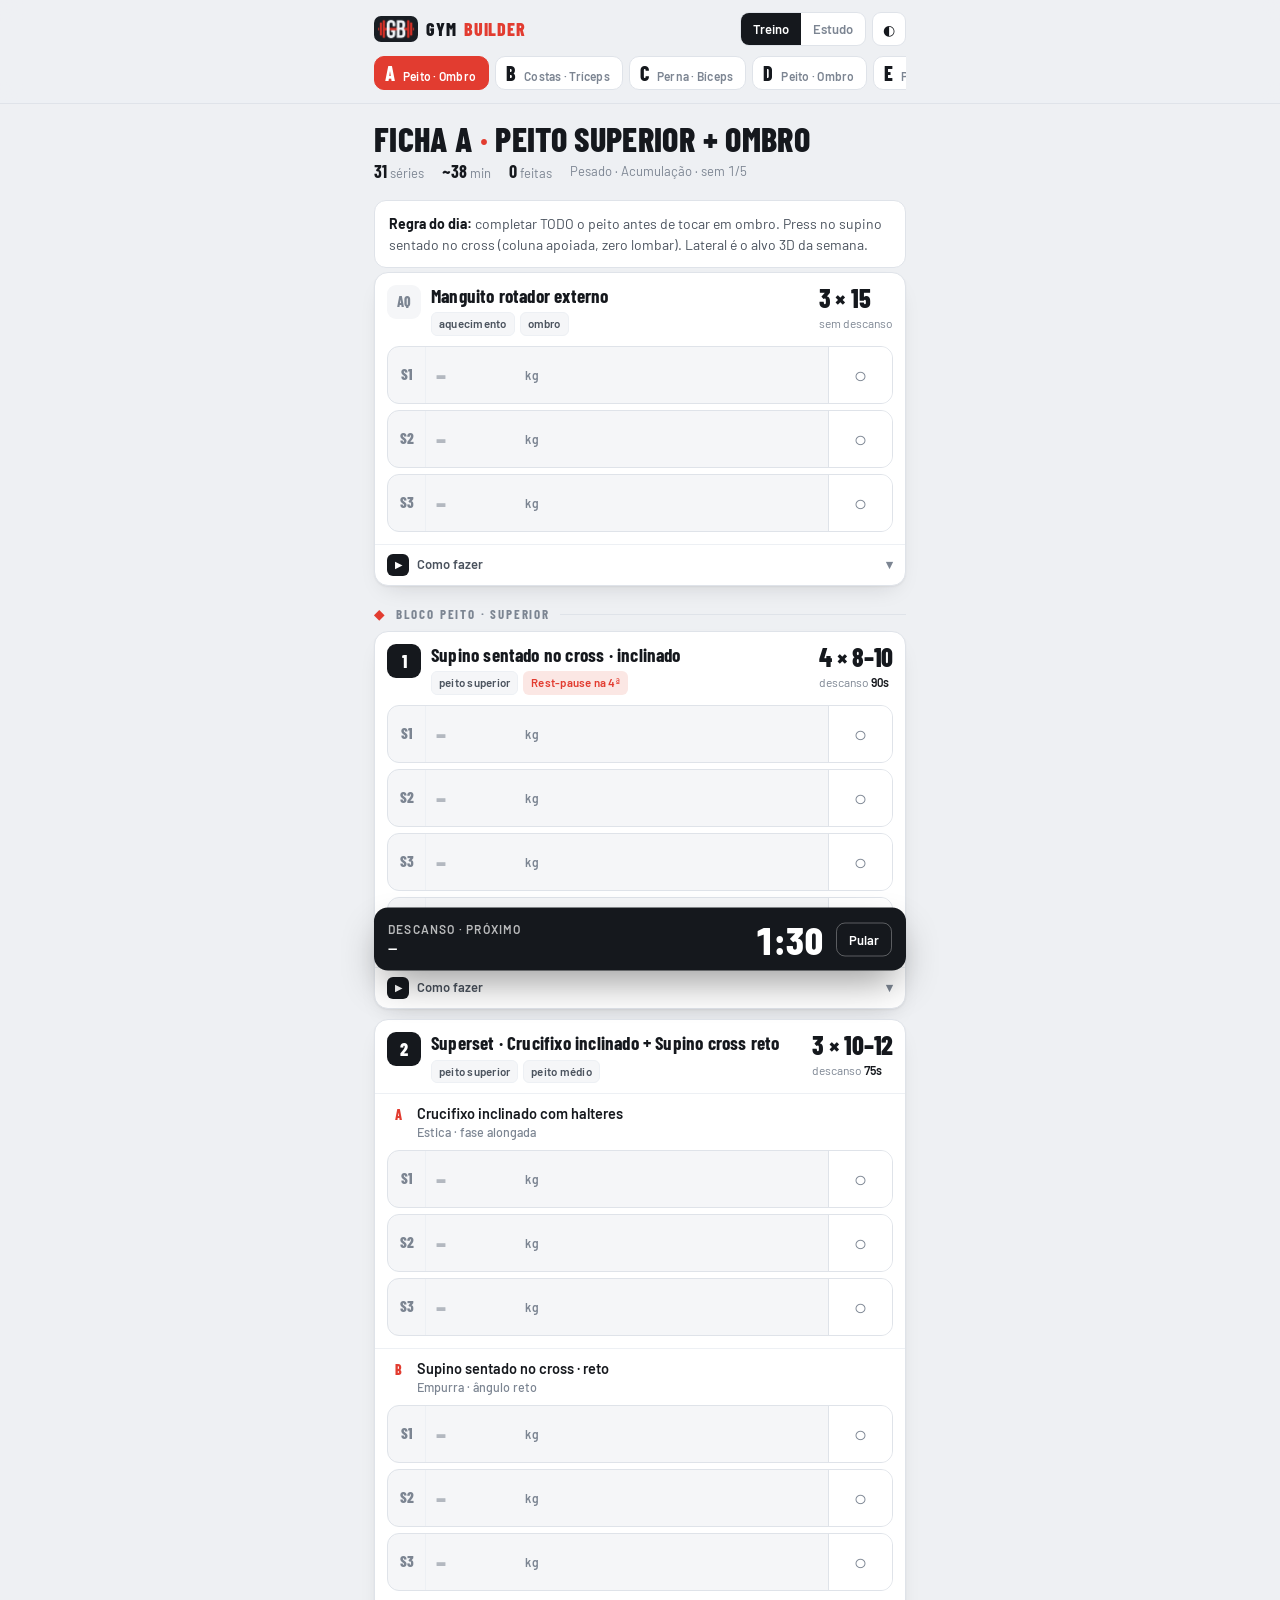
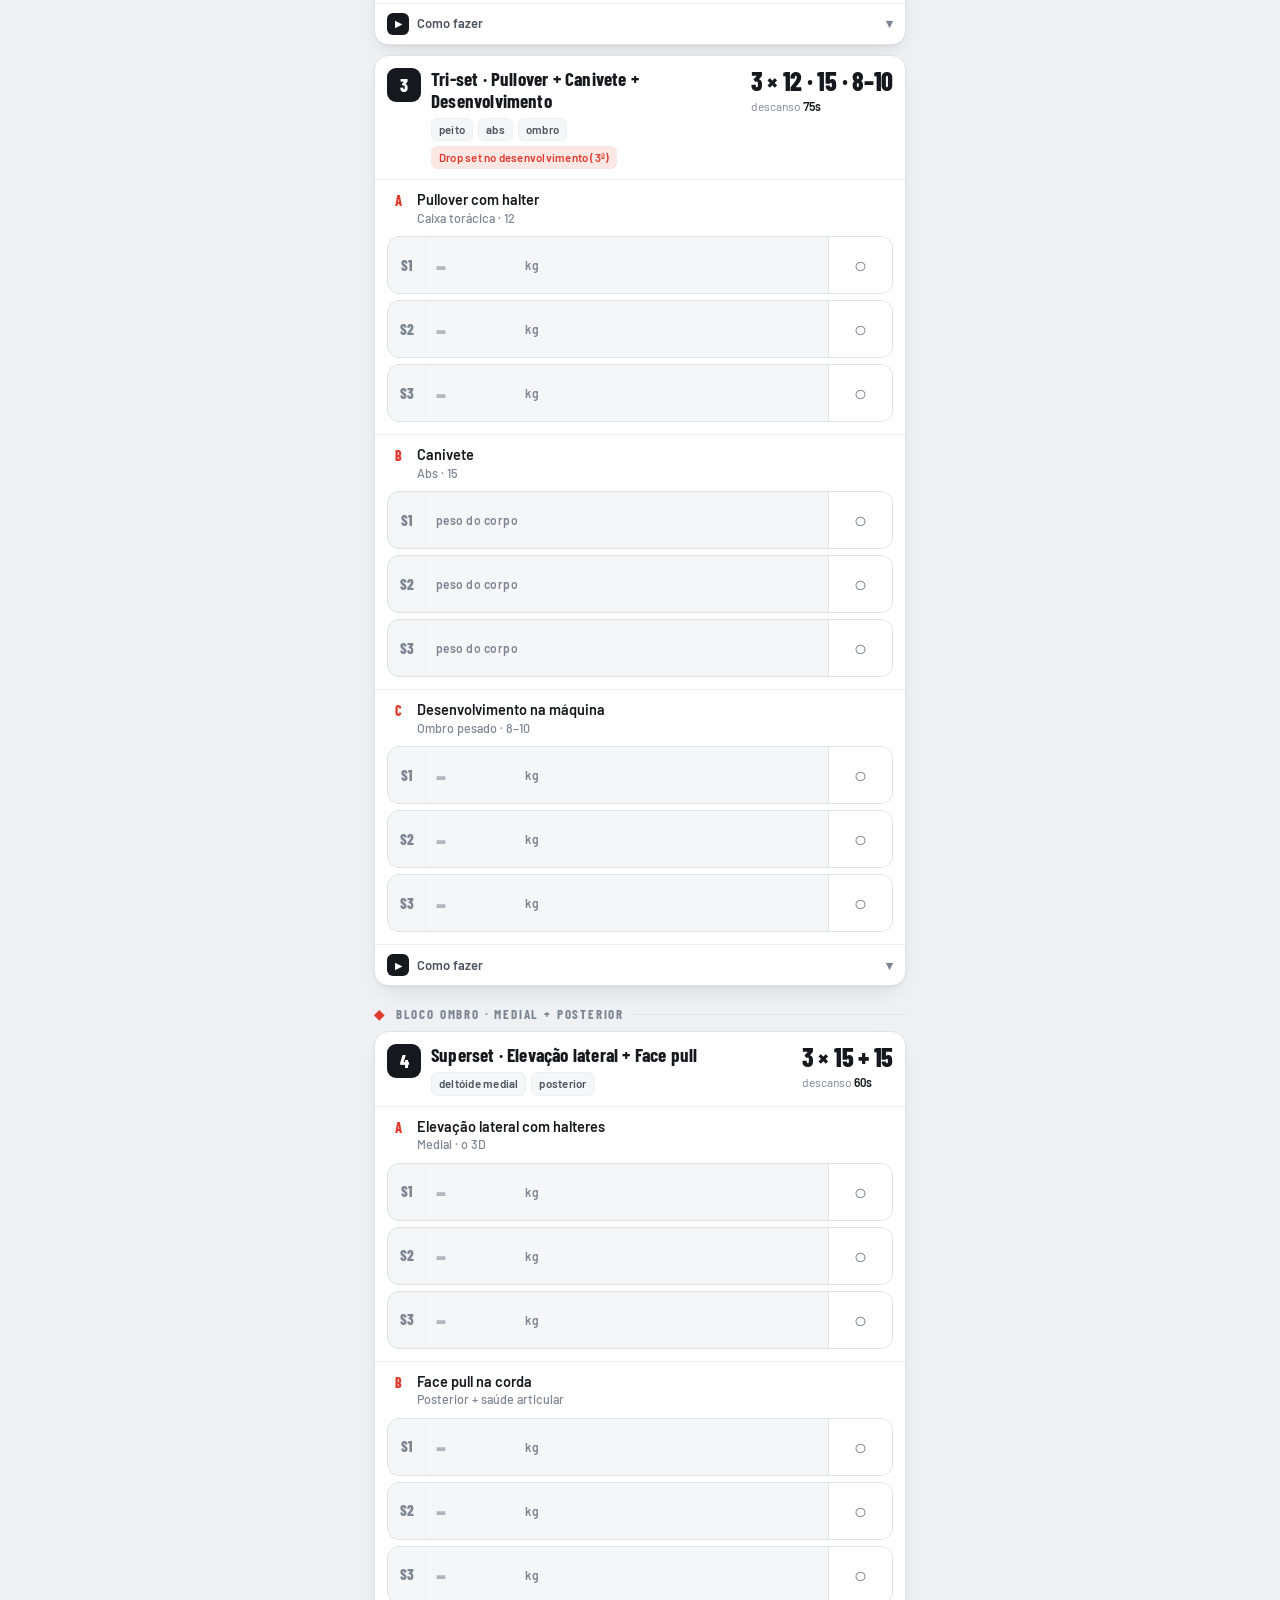
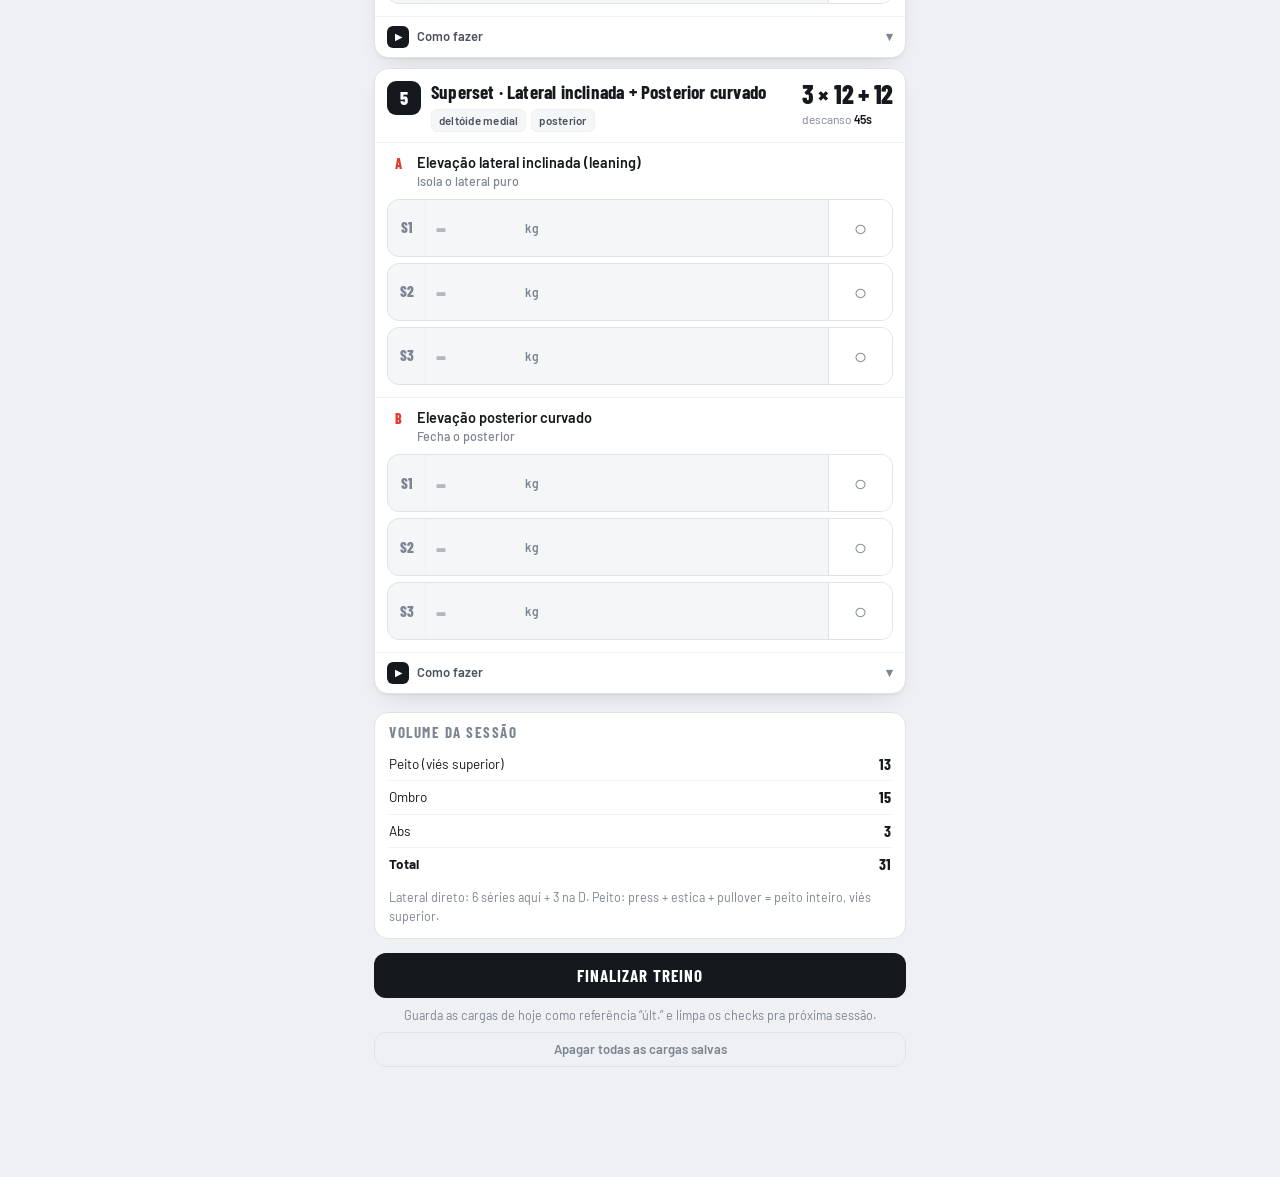
==== commit bd525b03: "Logo Gym Builder (monograma GB em halter): favicon, ícones de tela inicial, manifests e marca no hea" ====
--- a/index.html
+++ b/index.html
@@ -5,6 +5,13 @@
 <meta name="viewport" content="width=device-width, initial-scale=1, viewport-fit=cover">
 <meta name="theme-color" content="#E23C30">
 <title>Gym Builder</title>
+<link rel="icon" type="image/png" sizes="32x32" href="assets/icons/icon-32.png">
+<link rel="icon" type="image/png" sizes="16x16" href="assets/icons/icon-16.png">
+<link rel="shortcut icon" href="assets/icons/favicon.ico">
+<link rel="apple-touch-icon" sizes="180x180" href="assets/icons/icon-180.png">
+<link rel="manifest" href="manifest.webmanifest">
+<meta name="apple-mobile-web-app-capable" content="yes">
+<meta name="apple-mobile-web-app-status-bar-style" content="black-translucent">
 <link rel="preconnect" href="https://fonts.googleapis.com">
 <link rel="stylesheet" href="https://fonts.googleapis.com/css2?family=Barlow+Condensed:wght@600;700;800&family=Barlow:wght@400;500;600;700&display=swap">
 <style>
@@ -51,7 +58,8 @@
 /* header */
 header{position:sticky;top:0;z-index:30;background:color-mix(in srgb,var(--bg) 88%,transparent);backdrop-filter:blur(12px) saturate(1.3);border-bottom:1px solid var(--line)}
 .top{display:flex;align-items:center;justify-content:space-between;padding:12px 0 8px}
-.brand{font:800 18px/1 var(--display);letter-spacing:.04em;text-transform:uppercase}
+.brand{display:flex;align-items:center;gap:8px;font:800 18px/1 var(--display);letter-spacing:.04em;text-transform:uppercase}
+.brand .mark{height:26px;width:auto;border-radius:7px;display:block}
 .brand em{font-style:normal;color:var(--accent)}
 .tools{display:flex;gap:6px}
 .iconbtn{width:34px;height:34px;border-radius:9px;border:1px solid var(--line);background:var(--surface);color:var(--ink);display:grid;place-items:center;font-size:14px}
@@ -178,7 +186,7 @@
 <header>
   <div class="wrap">
     <div class="top">
-      <div class="brand">Gym <em>Builder</em></div>
+      <div class="brand"><img class="mark" src="assets/icons/mark-wide.png" alt="">Gym <em>Builder</em></div>
       <div class="tools">
         <div class="seg" role="group" aria-label="Modo">
           <button id="mTreino" aria-pressed="true">Treino</button>
